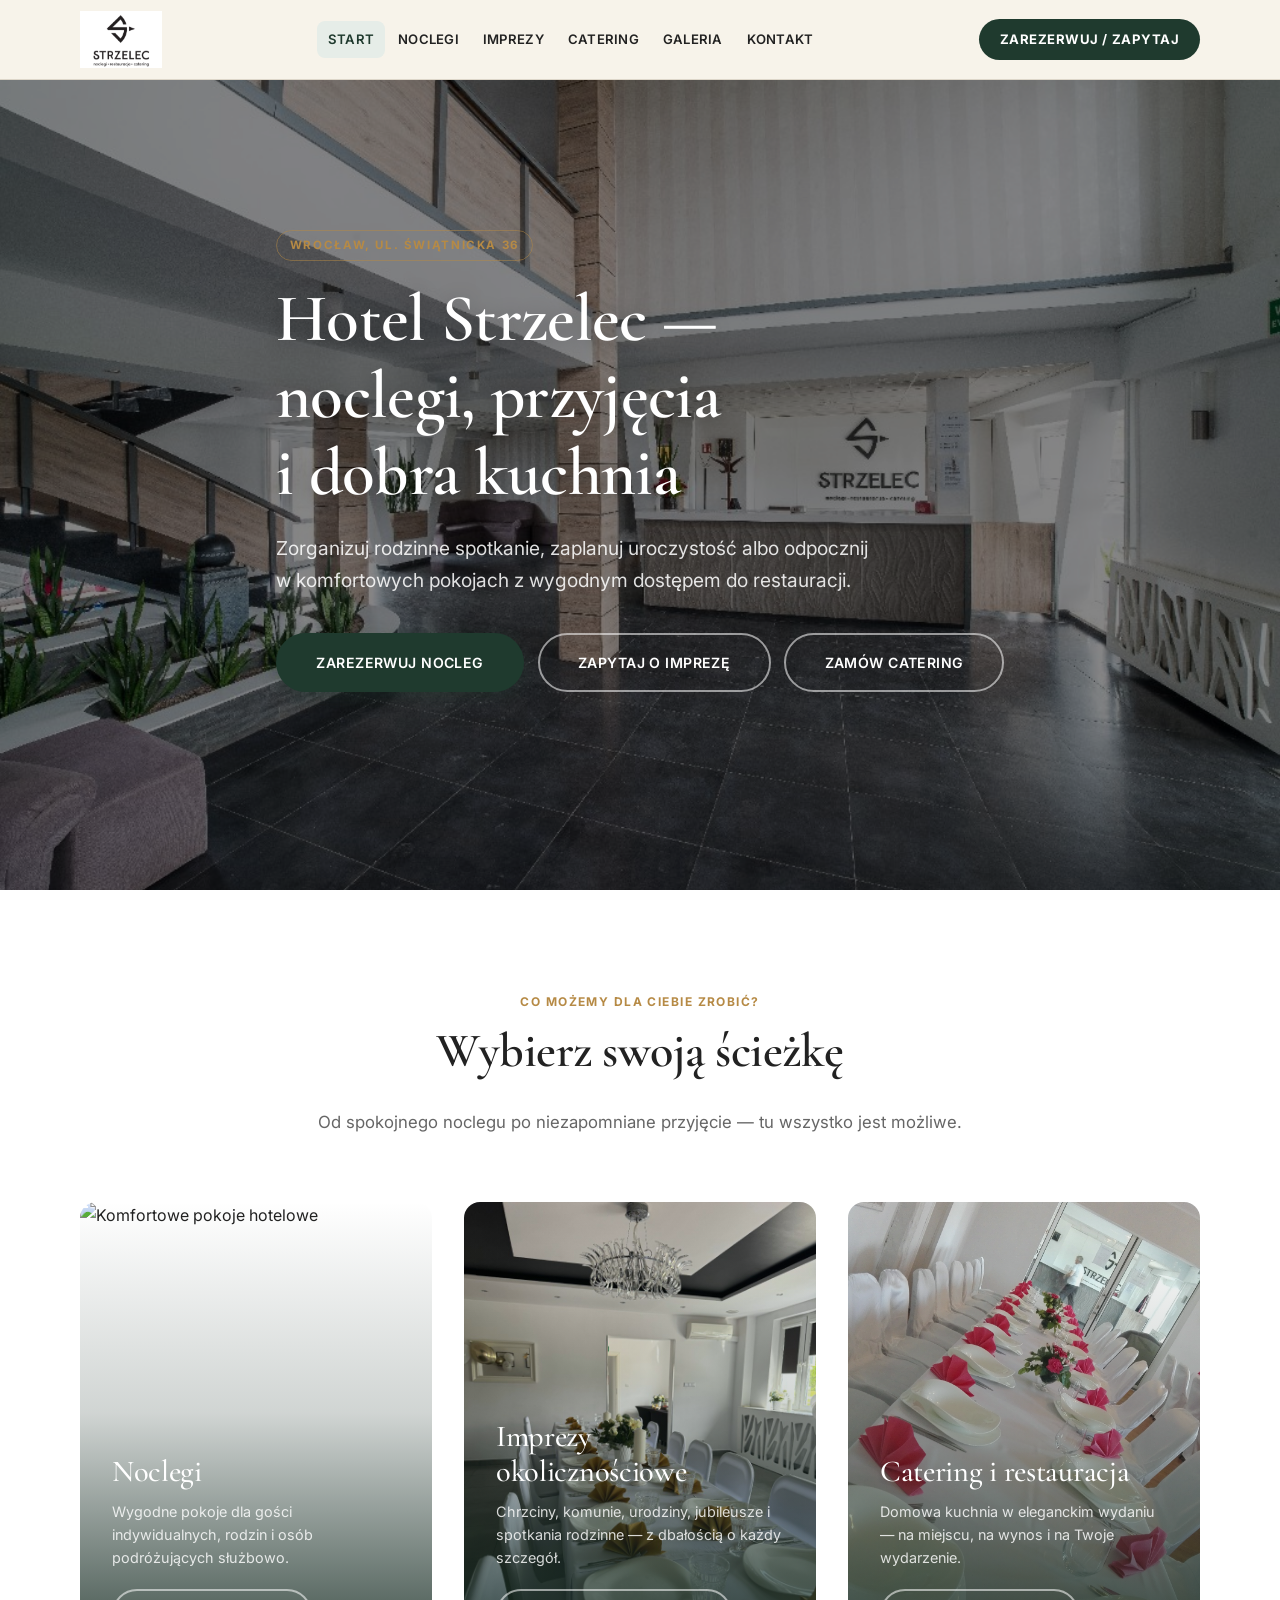
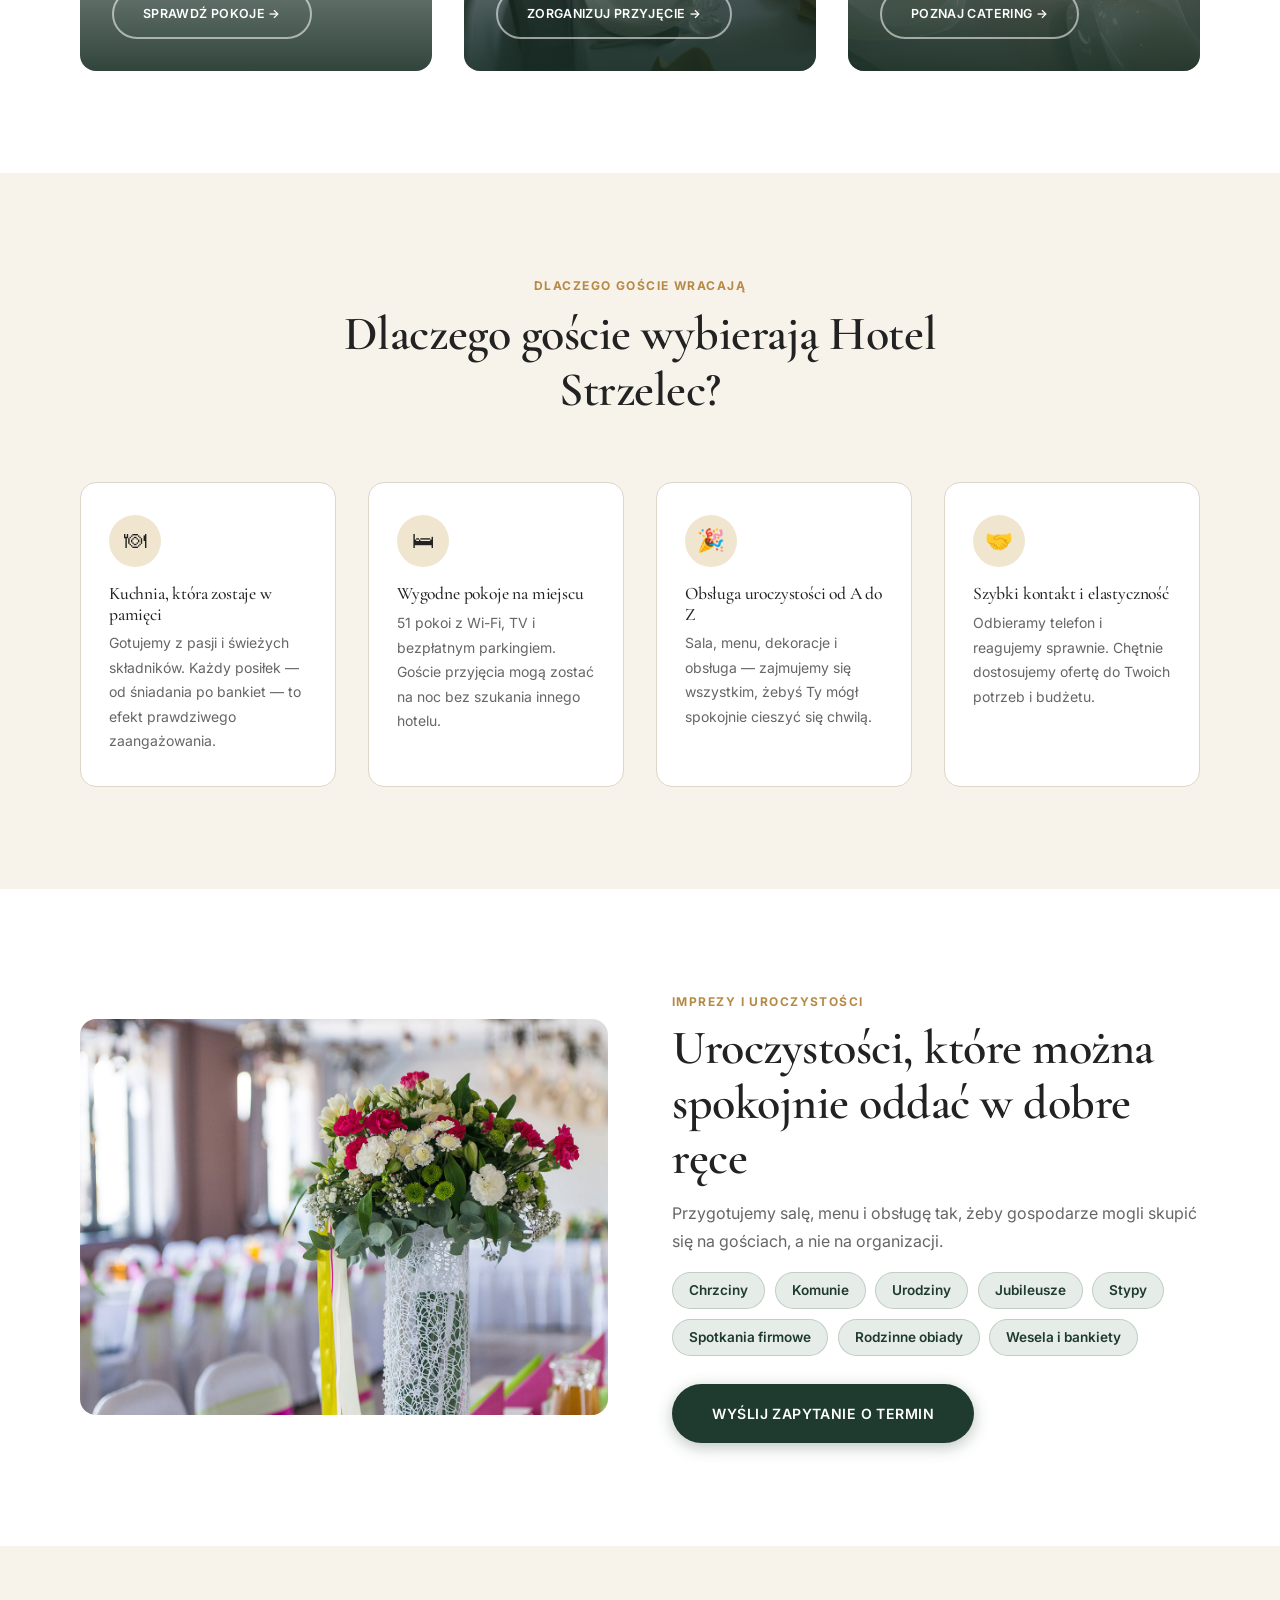
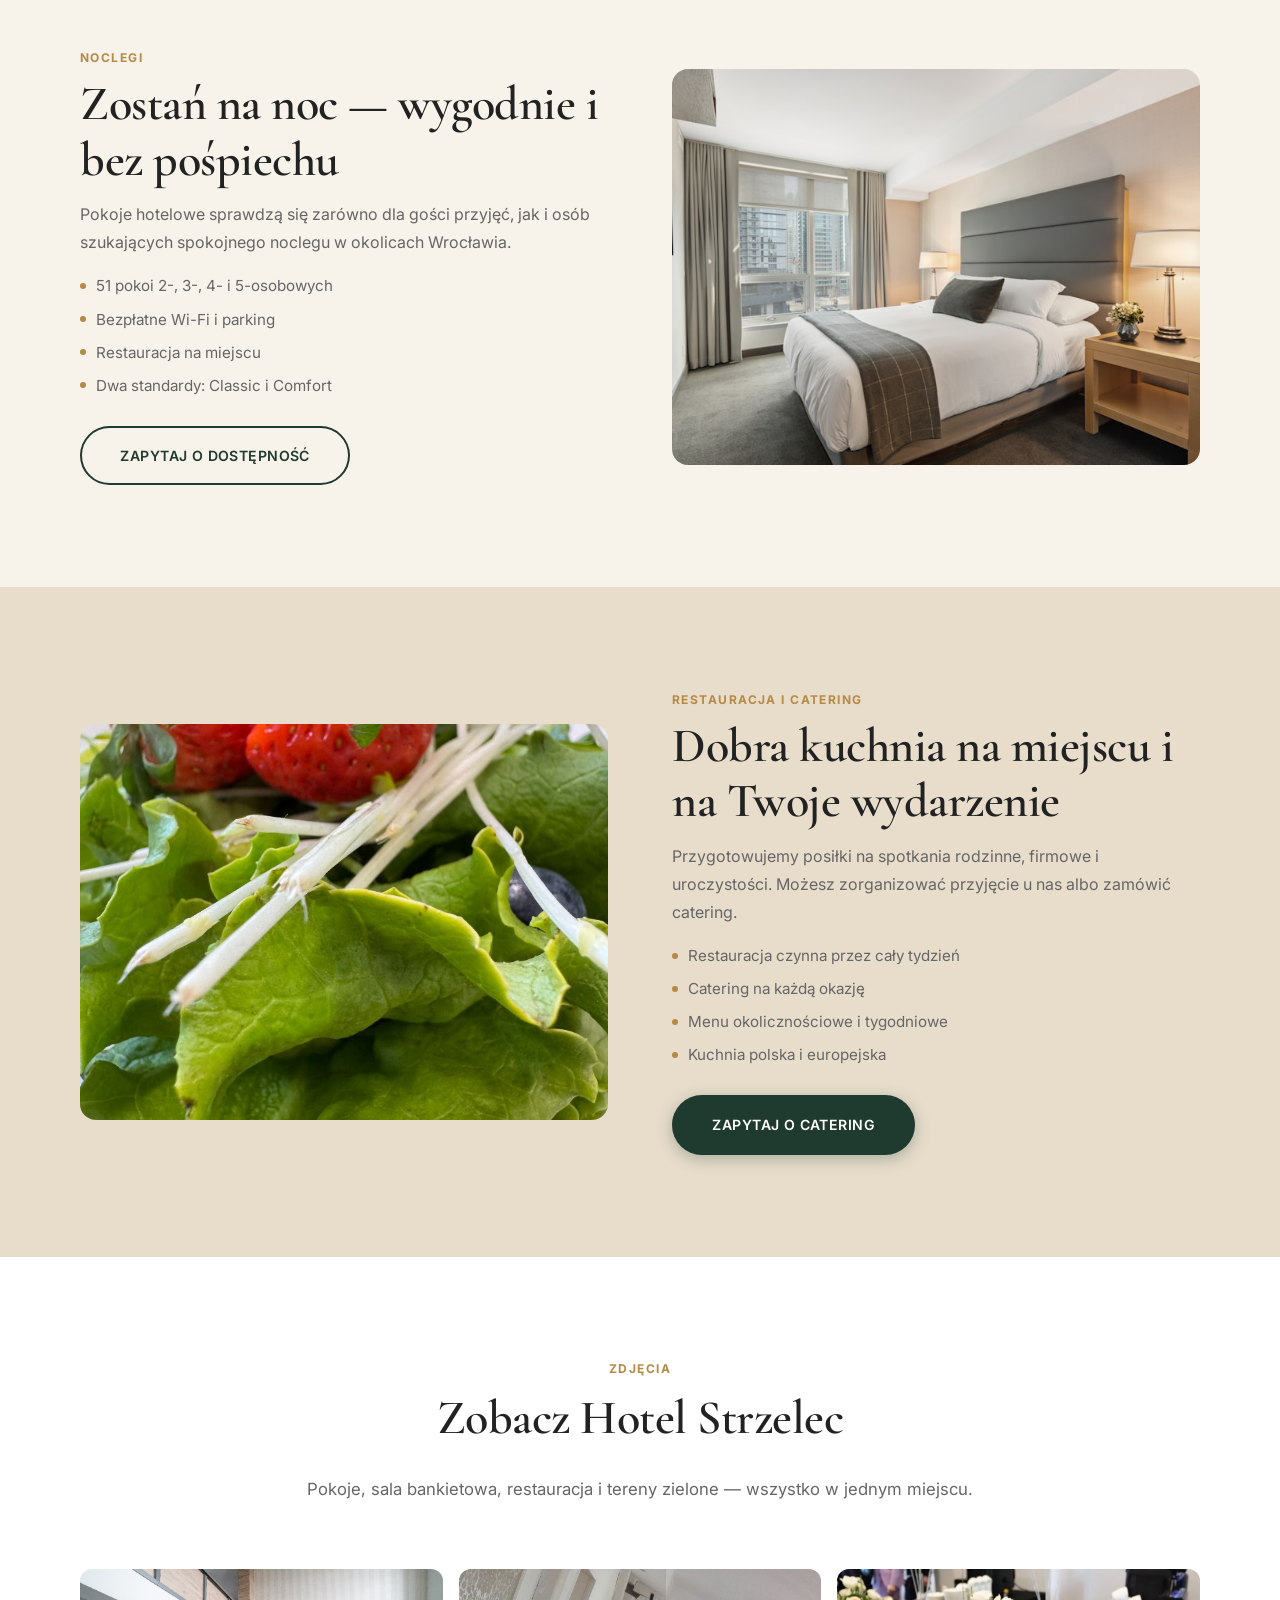
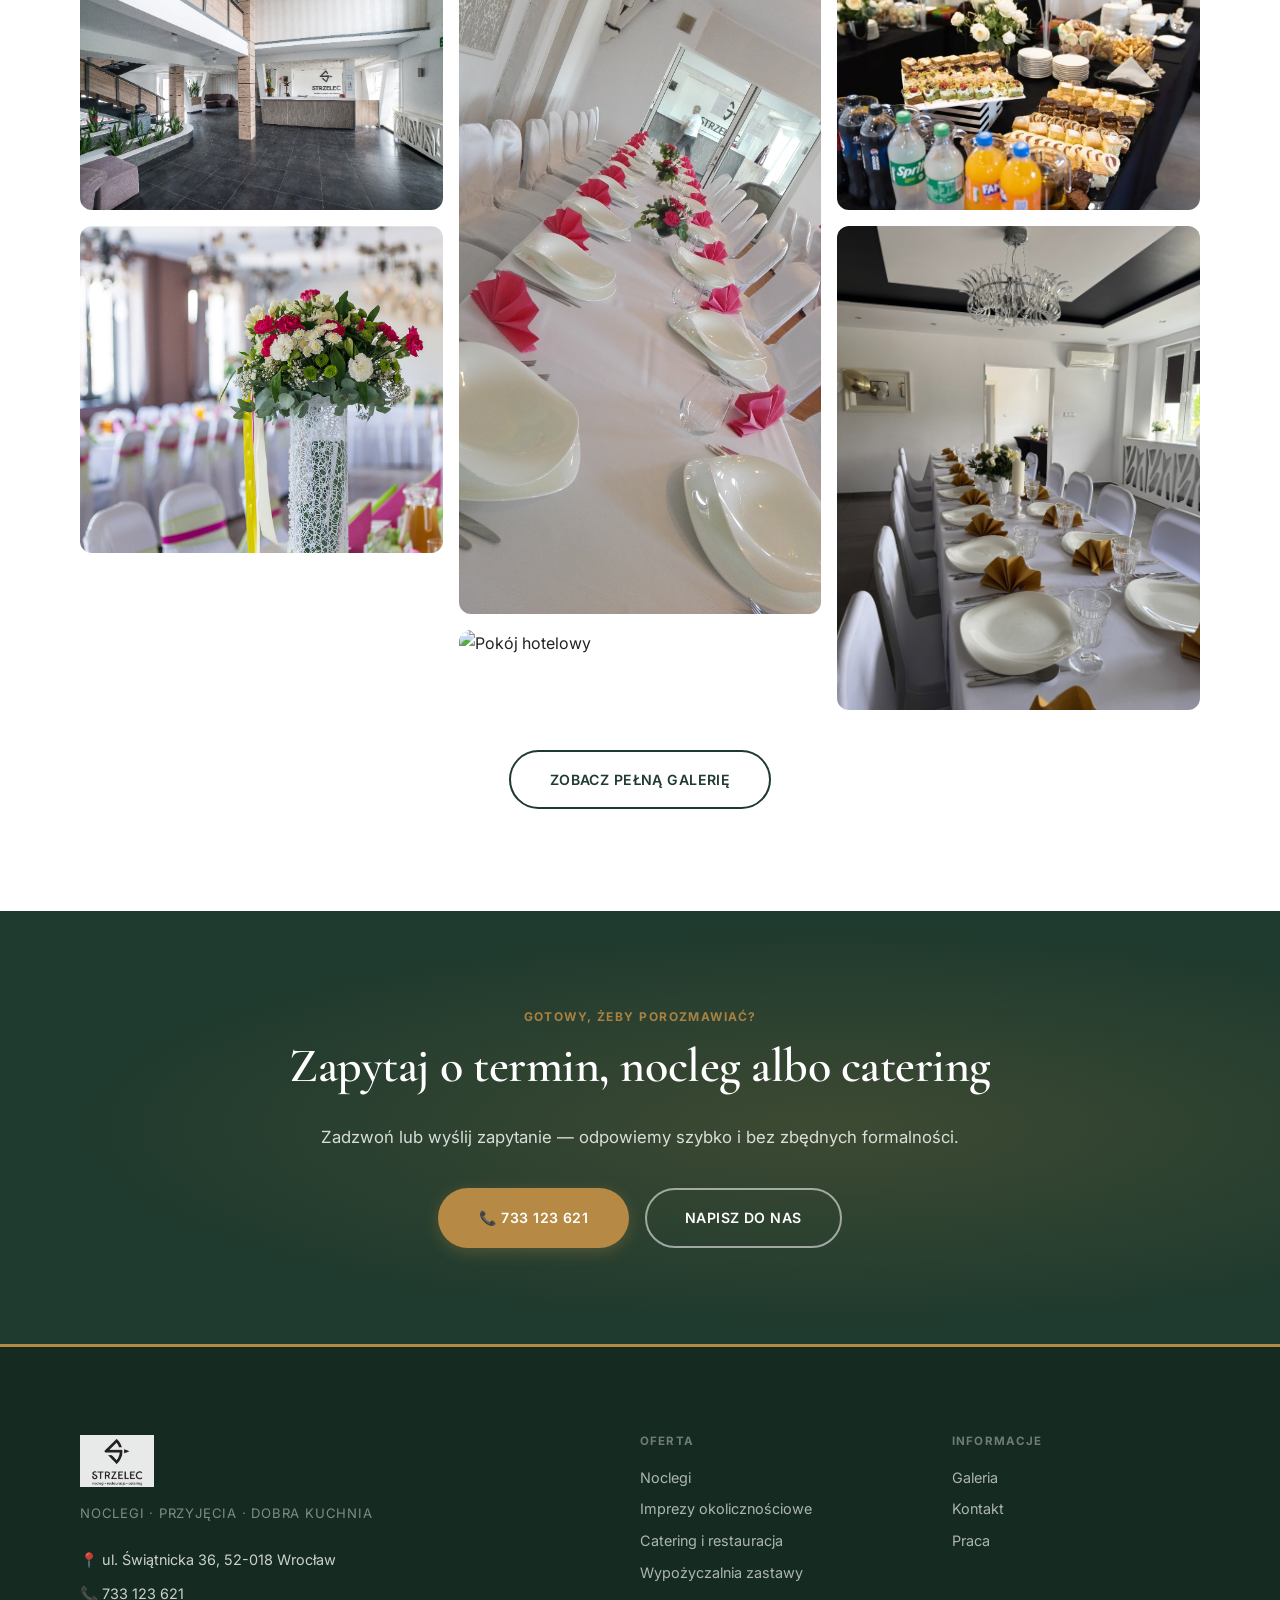
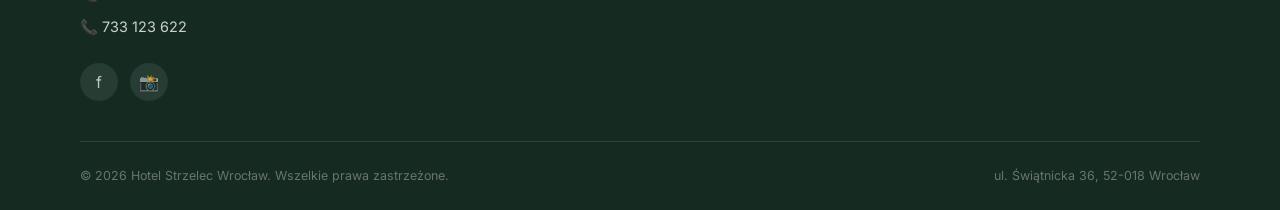
==== index.html @ 8e45338d "Usunięto sekcję opinii gości ze strony głównej Co-authored-by: Cursor <cursoragent@cursor.com>" ====
<!DOCTYPE html>
<html lang="pl">
<head>
  <meta charset="UTF-8">
  <meta name="viewport" content="width=device-width, initial-scale=1.0">
  <title>Hotel Strzelec Wrocław – noclegi, przyjęcia i dobra kuchnia</title>
  <meta name="description" content="Hotel Strzelec Wrocław – komfortowe noclegi, sala na przyjęcia i catering w jednym miejscu. Chrzciny, komunie, wesela, urodziny. ul. Świątnicka 36.">
  <meta property="og:title" content="Hotel Strzelec Wrocław – noclegi, przyjęcia i dobra kuchnia">
  <meta property="og:description" content="51 pokoi, sala na przyjęcia, restauracja i catering. Ul. Świątnicka 36, Wrocław.">
  <meta property="og:image" content="assets/img/hero/hero-glowna.jpg">
  <meta property="og:type" content="website">
  <link rel="stylesheet" href="assets/css/style.css">
</head>
<body>

  <a class="skip-link" href="#main-content">Przejdź do treści</a>

  <!-- HEADER -->
  <header class="site-header">
    <div class="header-inner">
      <a href="index.html" class="header-logo" aria-label="Hotel Strzelec – strona główna">
        <img src="assets/img/logo.png" class="logo-img" alt="Logo Hotel Strzelec Wrocław" width="48" height="34">
      </a>
      <nav class="site-nav" aria-label="Główna nawigacja">
        <a href="index.html" class="active">Start</a>
        <a href="noclegi.html">Noclegi</a>
        <a href="imprezy.html">Imprezy</a>
        <a href="catering.html">Catering</a>
        <a href="galeria.html">Galeria</a>
        <a href="kontakt.html">Kontakt</a>
      </nav>
      <a href="kontakt.html" class="header-cta desktop-only">Zarezerwuj / Zapytaj</a>
      <button class="hamburger" aria-expanded="false" aria-label="Otwórz menu" aria-controls="mobile-nav">
        <span></span><span></span><span></span>
      </button>
    </div>
  </header>
  <nav class="mobile-nav" id="mobile-nav" aria-label="Menu mobilne">
    <a href="index.html">Start</a>
    <a href="noclegi.html">Noclegi</a>
    <a href="imprezy.html">Imprezy</a>
    <a href="catering.html">Catering</a>
    <a href="galeria.html">Galeria</a>
    <a href="kontakt.html">Kontakt</a>
    <a href="kontakt.html" class="header-cta">Zarezerwuj / Zapytaj</a>
  </nav>

  <main id="main-content">

    <!-- HERO -->
    <section class="hero" aria-label="Baner główny">
      <div class="hero-bg" style="background-image:url('assets/img/hero/hero-glowna.jpg')" role="img" aria-label="Wnętrze hotelu Strzelec Wrocław"></div>
      <div class="container">
        <div class="hero-content">
          <span class="hero-eyebrow fade-up">Wrocław, ul. Świątnicka 36</span>
          <h1 class="fade-up-2">Hotel Strzelec —<br>noclegi, przyjęcia<br>i dobra kuchnia</h1>
          <p class="fade-up-3">Zorganizuj rodzinne spotkanie, zaplanuj uroczystość albo odpocznij w komfortowych pokojach z wygodnym dostępem do restauracji.</p>
          <div class="hero-cta fade-up-4">
            <a href="noclegi.html" class="btn btn--primary btn--lg">Zarezerwuj nocleg</a>
            <a href="imprezy.html" class="btn btn--outline btn--lg">Zapytaj o imprezę</a>
            <a href="catering.html" class="btn btn--outline btn--lg">Zamów catering</a>
          </div>
        </div>
      </div>
    </section>

    <!-- 3 GŁÓWNE ŚCIEŻKI -->
    <section class="section section--alt" aria-labelledby="sciezki-heading">
      <div class="container">
        <div class="section-header section-header--center">
          <span class="section-label">Co możemy dla Ciebie zrobić?</span>
          <h2 id="sciezki-heading">Wybierz swoją ścieżkę</h2>
          <p>Od spokojnego noclegu po niezapomniane przyjęcie — tu wszystko jest możliwe.</p>
        </div>
        <div class="path-cards">
          <div class="path-card">
            <img src="assets/img/pokoje/pokoj-glowny.jpg" alt="Komfortowe pokoje hotelowe" loading="lazy">
            <div class="path-card-overlay"></div>
            <div class="path-card-body">
              <h3>Noclegi</h3>
              <p>Wygodne pokoje dla gości indywidualnych, rodzin i osób podróżujących służbowo.</p>
              <a href="noclegi.html" class="btn btn--outline">Sprawdź pokoje →</a>
            </div>
          </div>
          <div class="path-card">
            <img src="assets/img/wesela/sala-zlota.jpg" alt="Sala na imprezy okolicznościowe" loading="lazy">
            <div class="path-card-overlay"></div>
            <div class="path-card-body">
              <h3>Imprezy okolicznościowe</h3>
              <p>Chrzciny, komunie, urodziny, jubileusze i spotkania rodzinne — z dbałością o każdy szczegół.</p>
              <a href="imprezy.html" class="btn btn--outline">Zorganizuj przyjęcie →</a>
            </div>
          </div>
          <div class="path-card">
            <img src="assets/img/restauracja/restauracja-glowna.jpg" alt="Catering i restauracja" loading="lazy">
            <div class="path-card-overlay"></div>
            <div class="path-card-body">
              <h3>Catering i restauracja</h3>
              <p>Domowa kuchnia w eleganckim wydaniu — na miejscu, na wynos i na Twoje wydarzenie.</p>
              <a href="catering.html" class="btn btn--outline">Poznaj catering →</a>
            </div>
          </div>
        </div>
      </div>
    </section>

    <!-- ZAUFANIE -->
    <section class="section" aria-labelledby="trust-heading">
      <div class="container">
        <div class="section-header section-header--center">
          <span class="section-label">Dlaczego goście wracają</span>
          <h2 id="trust-heading">Dlaczego goście wybierają Hotel Strzelec?</h2>
        </div>
        <div class="trust-grid">
          <div class="trust-item">
            <div class="trust-icon" aria-hidden="true">🍽</div>
            <h3>Kuchnia, która zostaje w pamięci</h3>
            <p>Gotujemy z pasji i świeżych składników. Każdy posiłek — od śniadania po bankiet — to efekt prawdziwego zaangażowania.</p>
          </div>
          <div class="trust-item">
            <div class="trust-icon" aria-hidden="true">🛏</div>
            <h3>Wygodne pokoje na miejscu</h3>
            <p>51 pokoi z Wi-Fi, TV i bezpłatnym parkingiem. Goście przyjęcia mogą zostać na noc bez szukania innego hotelu.</p>
          </div>
          <div class="trust-item">
            <div class="trust-icon" aria-hidden="true">🎉</div>
            <h3>Obsługa uroczystości od A do Z</h3>
            <p>Sala, menu, dekoracje i obsługa — zajmujemy się wszystkim, żebyś Ty mógł spokojnie cieszyć się chwilą.</p>
          </div>
          <div class="trust-item">
            <div class="trust-icon" aria-hidden="true">🤝</div>
            <h3>Szybki kontakt i elastyczność</h3>
            <p>Odbieramy telefon i reagujemy sprawnie. Chętnie dostosujemy ofertę do Twoich potrzeb i budżetu.</p>
          </div>
        </div>
      </div>
    </section>

    <!-- IMPREZY – sekcja sprzedażowa -->
    <section class="section section--alt" aria-labelledby="imprezy-heading">
      <div class="container">
        <div class="split">
          <div class="split-img">
            <img src="assets/img/wesela/sala-weselna.jpg" alt="Sala na przyjęcia – Hotel Strzelec" loading="lazy">
          </div>
          <div class="split-text">
            <span class="section-label">Imprezy i uroczystości</span>
            <h2 id="imprezy-heading">Uroczystości, które można spokojnie oddać w dobre ręce</h2>
            <p>Przygotujemy salę, menu i obsługę tak, żeby gospodarze mogli skupić się na gościach, a nie na organizacji.</p>
            <ul class="event-list">
              <li class="event-tag">Chrzciny</li>
              <li class="event-tag">Komunie</li>
              <li class="event-tag">Urodziny</li>
              <li class="event-tag">Jubileusze</li>
              <li class="event-tag">Stypy</li>
              <li class="event-tag">Spotkania firmowe</li>
              <li class="event-tag">Rodzinne obiady</li>
              <li class="event-tag">Wesela i bankiety</li>
            </ul>
            <a href="kontakt.html" class="btn btn--primary btn--lg">Wyślij zapytanie o termin</a>
          </div>
        </div>
      </div>
    </section>

    <!-- NOCLEGI -->
    <section class="section" aria-labelledby="noclegi-heading">
      <div class="container">
        <div class="split split--reverse">
          <div class="split-img">
            <img src="assets/img/pokoje/pokoj-3os.jpg" alt="Pokój hotelowy – Hotel Strzelec" loading="lazy">
          </div>
          <div class="split-text">
            <span class="section-label">Noclegi</span>
            <h2 id="noclegi-heading">Zostań na noc — wygodnie i bez pośpiechu</h2>
            <p>Pokoje hotelowe sprawdzą się zarówno dla gości przyjęć, jak i osób szukających spokojnego noclegu w okolicach Wrocławia.</p>
            <ul class="split-list">
              <li>51 pokoi 2-, 3-, 4- i 5-osobowych</li>
              <li>Bezpłatne Wi-Fi i parking</li>
              <li>Restauracja na miejscu</li>
              <li>Dwa standardy: Classic i Comfort</li>
            </ul>
            <a href="kontakt.html" class="btn btn--outline-green btn--lg">Zapytaj o dostępność</a>
          </div>
        </div>
      </div>
    </section>

    <!-- CATERING / RESTAURACJA -->
    <section class="section section--beige" aria-labelledby="catering-heading">
      <div class="container">
        <div class="split">
          <div class="split-img">
            <img src="assets/img/restauracja/salatka.jpg" alt="Dania – restauracja Hotel Strzelec" loading="lazy">
          </div>
          <div class="split-text">
            <span class="section-label">Restauracja i catering</span>
            <h2 id="catering-heading">Dobra kuchnia na miejscu i na Twoje wydarzenie</h2>
            <p>Przygotowujemy posiłki na spotkania rodzinne, firmowe i uroczystości. Możesz zorganizować przyjęcie u nas albo zamówić catering.</p>
            <ul class="split-list">
              <li>Restauracja czynna przez cały tydzień</li>
              <li>Catering na każdą okazję</li>
              <li>Menu okolicznościowe i tygodniowe</li>
              <li>Kuchnia polska i europejska</li>
            </ul>
            <a href="catering.html" class="btn btn--primary btn--lg">Zapytaj o catering</a>
          </div>
        </div>
      </div>
    </section>

    <!-- GALERIA -->
    <section class="section section--alt" aria-labelledby="galeria-heading">
      <div class="container">
        <div class="section-header section-header--center">
          <span class="section-label">Zdjęcia</span>
          <h2 id="galeria-heading">Zobacz Hotel Strzelec</h2>
          <p>Pokoje, sala bankietowa, restauracja i tereny zielone — wszystko w jednym miejscu.</p>
        </div>
        <div class="gallery-grid" style="columns:3; column-gap:1rem;">
          <div class="gallery-item" style="margin-bottom:1rem; border-radius:12px; overflow:hidden;">
            <img src="assets/img/hero/hero-glowna.jpg" alt="Lobby hotelu" loading="lazy">
          </div>
          <div class="gallery-item" style="margin-bottom:1rem; border-radius:12px; overflow:hidden;">
            <img src="assets/img/wesela/sala-weselna.jpg" alt="Sala weselna" loading="lazy">
          </div>
          <div class="gallery-item" style="margin-bottom:1rem; border-radius:12px; overflow:hidden;">
            <img src="assets/img/restauracja/restauracja-glowna.jpg" alt="Restauracja" loading="lazy">
          </div>
          <div class="gallery-item" style="margin-bottom:1rem; border-radius:12px; overflow:hidden;">
            <img src="assets/img/pokoje/pokoj-glowny.jpg" alt="Pokój hotelowy" loading="lazy">
          </div>
          <div class="gallery-item" style="margin-bottom:1rem; border-radius:12px; overflow:hidden;">
            <img src="assets/img/catering/bufet.jpg" alt="Bufet cateringowy" loading="lazy">
          </div>
          <div class="gallery-item" style="margin-bottom:1rem; border-radius:12px; overflow:hidden;">
            <img src="assets/img/wesela/sala-zlota.jpg" alt="Sala złota" loading="lazy">
          </div>
        </div>
        <div style="text-align:center; margin-top:2.5rem;">
          <a href="galeria.html" class="btn btn--outline-green btn--lg">Zobacz pełną galerię</a>
        </div>
      </div>
    </section>

    <!-- KONTAKT KOŃCOWY -->
    <section class="cta-section" aria-labelledby="cta-heading">
      <div class="container">
        <span class="section-label" style="color:rgba(182,138,69,0.9);">Gotowy, żeby porozmawiać?</span>
        <h2 id="cta-heading">Zapytaj o termin, nocleg albo catering</h2>
        <p>Zadzwoń lub wyślij zapytanie — odpowiemy szybko i bez zbędnych formalności.</p>
        <div class="cta-buttons">
          <a href="tel:+48733123621" class="btn btn--gold btn--lg">📞 733 123 621</a>
          <a href="kontakt.html" class="btn btn--outline btn--lg">Napisz do nas</a>
        </div>
      </div>
    </section>

  </main>

  <!-- FOOTER -->
  <footer class="site-footer">
    <div class="container">
      <div class="footer-grid">
        <div class="footer-brand">
          <img src="assets/img/logo.png" alt="Logo Hotel Strzelec" class="footer-logo">
          <div class="footer-tagline">noclegi · przyjęcia · dobra kuchnia</div>
          <div class="footer-contact">
            <a href="https://www.google.com/maps/dir/?api=1&destination=ul.+%C5%9Awi%C4%85tnicka+36+Wroc%C5%82aw" target="_blank" rel="noopener">📍 ul. Świątnicka 36, 52-018 Wrocław</a>
            <a href="tel:+48733123621">📞 733 123 621</a>
            <a href="tel:+48733123622">📞 733 123 622</a>
          </div>
          <div class="footer-social">
            <a href="#" aria-label="Facebook">f</a>
            <a href="#" aria-label="Instagram">📸</a>
          </div>
        </div>
        <div class="footer-col">
          <h4>Oferta</h4>
          <nav class="footer-links">
            <a href="noclegi.html">Noclegi</a>
            <a href="imprezy.html">Imprezy okolicznościowe</a>
            <a href="catering.html">Catering i restauracja</a>
            <a href="zastawa.html">Wypożyczalnia zastawy</a>
          </nav>
        </div>
        <div class="footer-col">
          <h4>Informacje</h4>
          <nav class="footer-links">
            <a href="galeria.html">Galeria</a>
            <a href="kontakt.html">Kontakt</a>
            <a href="praca.html">Praca</a>
          </nav>
        </div>
      </div>
      <div class="footer-bottom">
        <span>© <span class="copyright-year">2026</span> Hotel Strzelec Wrocław. Wszelkie prawa zastrzeżone.</span>
        <span>ul. Świątnicka 36, 52-018 Wrocław</span>
      </div>
    </div>
  </footer>

  <!-- Mobile bottom bar -->
  <div class="mobile-bar" role="navigation" aria-label="Szybki kontakt">
    <div class="mobile-bar-inner">
      <a href="tel:+48733123621">
        <span class="bar-icon">📞</span>
        Zadzwoń
      </a>
      <a href="kontakt.html">
        <span class="bar-icon">✉️</span>
        Zapytaj
      </a>
      <a href="https://www.google.com/maps/dir/?api=1&destination=ul.+%C5%9Awi%C4%85tnicka+36+Wroc%C5%82aw" target="_blank" rel="noopener">
        <span class="bar-icon">📍</span>
        Mapa
      </a>
    </div>
  </div>

  <script src="assets/js/main.js"></script>
</body>
</html>
---- assets/css/style.css ----
/* ==============================================
   Hotel Strzelec – Główny arkusz stylów
   Redesign 2026
   ============================================== */

@import url('https://fonts.googleapis.com/css2?family=Cormorant+Garamond:ital,wght@0,400;0,500;0,600;0,700;1,400;1,600&family=Inter:wght@400;500;600;700&display=swap');

/* --- Design Tokens --- */
:root {
  --green:        #1F3A2E;
  --green-dark:   #152B22;
  --green-mid:    #2A4D3C;
  --green-light:  #E6EDE8;
  --gold:         #B68A45;
  --gold-light:   #F0E5CE;
  --gold-dark:    #8C6830;
  --ivory:        #F7F3EA;
  --beige:        #E8DDCB;
  --text:         #222222;
  --muted:        #666666;
  --white:        #FFFFFF;
  --border:       #DDD6C9;
  --card-bg:      #FFFFFF;

  --font-display: 'Cormorant Garamond', Georgia, serif;
  --font-body:    'Inter', system-ui, -apple-system, sans-serif;

  --radius:    8px;
  --radius-lg: 16px;
  --radius-pill: 100px;

  --shadow:    0 2px 12px rgba(31,58,46,0.08);
  --shadow-md: 0 6px 24px rgba(31,58,46,0.12);
  --shadow-lg: 0 16px 48px rgba(31,58,46,0.18);
  --t: 0.25s ease;
  --t-slow: 0.5s ease;

  --header-h: 80px;
  --max-w: 1200px;
  --gap: clamp(1rem, 3vw, 2rem);
}

/* --- Reset --- */
*, *::before, *::after { box-sizing: border-box; margin: 0; padding: 0; }
html { scroll-behavior: smooth; -webkit-text-size-adjust: 100%; }
body {
  font-family: var(--font-body);
  font-size: 1rem;
  line-height: 1.65;
  color: var(--text);
  background: var(--ivory);
  min-height: 100vh;
}
img { max-width: 100%; height: auto; display: block; }
a { color: inherit; text-decoration: none; }
ul { list-style: none; }
button { font-family: inherit; cursor: pointer; border: none; background: none; }

/* --- Typography --- */
h1, h2, h3, h4 {
  font-family: var(--font-display);
  line-height: 1.15;
  color: var(--text);
  letter-spacing: -0.01em;
}
h1 { font-size: clamp(2.6rem, 6vw, 4.2rem); font-weight: 600; }
h2 { font-size: clamp(2rem, 4vw, 3rem); font-weight: 600; margin-bottom: 0.6em; }
h3 { font-size: clamp(1.2rem, 2.5vw, 1.6rem); font-weight: 500; }
h4 { font-size: 1rem; font-weight: 600; font-family: var(--font-body); text-transform: uppercase; letter-spacing: 0.08em; color: var(--muted); }
p { color: var(--muted); line-height: 1.75; }
strong { color: var(--text); font-weight: 600; }

/* --- Animations --- */
@keyframes fadeUp {
  from { opacity: 0; transform: translateY(28px); }
  to   { opacity: 1; transform: translateY(0); }
}
.fade-up   { animation: fadeUp 0.7s ease both; }
.fade-up-2 { animation: fadeUp 0.7s 0.14s ease both; }
.fade-up-3 { animation: fadeUp 0.7s 0.28s ease both; }
.fade-up-4 { animation: fadeUp 0.7s 0.42s ease both; }

/* --- Layout --- */
.container {
  max-width: var(--max-w);
  margin-inline: auto;
  padding-inline: clamp(1.25rem, 4vw, 2.5rem);
}
.section { padding-block: clamp(4rem, 8vw, 7rem); }
.section--alt { background: var(--white); }
.section--dark { background: var(--green); }
.section--beige { background: var(--beige); }

.section-label {
  font-family: var(--font-body);
  font-size: 0.75rem;
  font-weight: 700;
  letter-spacing: 0.12em;
  text-transform: uppercase;
  color: var(--gold);
  margin-bottom: 0.75rem;
  display: block;
}
.section-header {
  max-width: 680px;
  margin-bottom: clamp(2.5rem, 5vw, 4rem);
}
.section-header--center {
  text-align: center;
  margin-inline: auto;
}
.section-header p { margin-top: 0.75rem; font-size: 1.05rem; }

.grid { display: grid; gap: var(--gap); }
.grid--2 { grid-template-columns: repeat(2, 1fr); }
.grid--3 { grid-template-columns: repeat(3, 1fr); }
.grid--auto { grid-template-columns: repeat(auto-fit, minmax(280px, 1fr)); }

/* ==============================================
   HEADER
   ============================================== */
.site-header {
  position: sticky;
  top: 0;
  z-index: 1000;
  height: var(--header-h);
  background: rgba(247,243,234,0.97);
  backdrop-filter: blur(14px);
  -webkit-backdrop-filter: blur(14px);
  border-bottom: 1px solid var(--border);
  display: flex;
  align-items: center;
}
.header-inner {
  display: flex;
  align-items: center;
  justify-content: space-between;
  width: 100%;
  max-width: var(--max-w);
  margin-inline: auto;
  padding-inline: clamp(1.25rem, 4vw, 2.5rem);
  gap: 1.5rem;
}
.header-logo {
  display: flex;
  align-items: center;
  flex-shrink: 0;
}
.header-logo img.logo-img {
  height: 58px;
  width: auto;
  max-width: 100px;
  object-fit: contain;
}
.site-nav {
  display: flex;
  align-items: center;
  gap: 0.1rem;
}
.site-nav a {
  font-size: 0.82rem;
  font-weight: 600;
  padding: 0.45rem 0.7rem;
  border-radius: var(--radius);
  color: var(--text);
  letter-spacing: 0.02em;
  text-transform: uppercase;
  transition: color var(--t), background var(--t);
  white-space: nowrap;
}
.site-nav a:hover,
.site-nav a.active {
  color: var(--green);
  background: var(--green-light);
}
.site-nav a:focus-visible { outline: 2px solid var(--green); outline-offset: 2px; }

.header-cta {
  display: inline-flex;
  align-items: center;
  gap: 0.4rem;
  background: var(--green);
  color: var(--white) !important;
  font-size: 0.82rem;
  font-weight: 700;
  padding: 0.6rem 1.3rem;
  border-radius: var(--radius-pill);
  letter-spacing: 0.04em;
  text-transform: uppercase;
  transition: background var(--t), transform var(--t);
  white-space: nowrap;
  flex-shrink: 0;
}
.header-cta:hover { background: var(--green-dark); transform: translateY(-1px); }
.header-cta:focus-visible { outline: 2px solid var(--green); outline-offset: 3px; }

/* Hamburger */
.hamburger {
  display: none;
  flex-direction: column;
  justify-content: center;
  gap: 5px;
  width: 42px;
  height: 42px;
  padding: 9px;
  border-radius: var(--radius);
  transition: background var(--t);
}
.hamburger:hover { background: var(--green-light); }
.hamburger:focus-visible { outline: 2px solid var(--green); outline-offset: 2px; }
.hamburger span {
  display: block;
  width: 100%;
  height: 2px;
  background: var(--text);
  border-radius: 2px;
  transition: transform var(--t), opacity var(--t);
}
.hamburger[aria-expanded="true"] span:nth-child(1) { transform: translateY(7px) rotate(45deg); }
.hamburger[aria-expanded="true"] span:nth-child(2) { opacity: 0; }
.hamburger[aria-expanded="true"] span:nth-child(3) { transform: translateY(-7px) rotate(-45deg); }

/* Mobile nav */
.mobile-nav {
  display: none;
  position: fixed;
  top: var(--header-h);
  left: 0; right: 0;
  background: var(--ivory);
  border-bottom: 1px solid var(--border);
  padding: 1rem clamp(1.25rem,4vw,2.5rem) 2rem;
  z-index: 999;
  box-shadow: var(--shadow-lg);
}
.mobile-nav.is-open { display: block; }
.mobile-nav a {
  display: block;
  padding: 0.85rem 0.5rem;
  font-size: 1.05rem;
  font-weight: 500;
  border-bottom: 1px solid var(--border);
  color: var(--text);
  transition: color var(--t);
}
.mobile-nav a:last-of-type { border-bottom: none; }
.mobile-nav a:hover, .mobile-nav a.active { color: var(--green); }
.mobile-nav .header-cta {
  display: flex;
  justify-content: center;
  margin-top: 1.25rem;
  border-bottom: none !important;
  width: 100%;
  font-size: 0.9rem;
  padding: 0.8rem;
}

/* Mobile sticky bottom bar */
.mobile-bar {
  display: none;
  position: fixed;
  bottom: 0; left: 0; right: 0;
  background: var(--green);
  z-index: 998;
  box-shadow: 0 -4px 20px rgba(0,0,0,0.2);
}
.mobile-bar-inner {
  display: grid;
  grid-template-columns: repeat(3, 1fr);
}
.mobile-bar a {
  display: flex;
  flex-direction: column;
  align-items: center;
  justify-content: center;
  gap: 0.25rem;
  padding: 0.75rem 0.5rem;
  color: rgba(255,255,255,0.85);
  font-size: 0.7rem;
  font-weight: 600;
  letter-spacing: 0.04em;
  text-transform: uppercase;
  transition: background var(--t), color var(--t);
  border-right: 1px solid rgba(255,255,255,0.1);
}
.mobile-bar a:last-child { border-right: none; }
.mobile-bar a:hover { background: rgba(255,255,255,0.1); color: #fff; }
.mobile-bar a .bar-icon { font-size: 1.3rem; }

/* ==============================================
   HERO
   ============================================== */
.hero {
  position: relative;
  min-height: 90vh;
  display: flex;
  align-items: center;
  overflow: hidden;
  background: var(--green-dark);
}
.hero-bg {
  position: absolute;
  inset: 0;
  background-size: cover;
  background-position: center;
  background-repeat: no-repeat;
  filter: brightness(0.52);
}
.hero-content {
  position: relative;
  z-index: 2;
  color: #fff;
  max-width: 760px;
  padding-block: 4rem;
}
.hero-eyebrow {
  display: inline-block;
  font-family: var(--font-body);
  font-size: 0.72rem;
  font-weight: 700;
  letter-spacing: 0.14em;
  text-transform: uppercase;
  color: var(--gold);
  margin-bottom: 1.2rem;
  padding: 0.3rem 0.8rem;
  border: 1px solid rgba(182,138,69,0.5);
  border-radius: var(--radius-pill);
}
.hero-content h1 {
  color: #fff;
  margin-bottom: 1.25rem;
  text-shadow: 0 2px 20px rgba(0,0,0,0.3);
}
.hero-content p {
  color: rgba(255,255,255,0.86);
  font-size: clamp(1rem, 2vw, 1.2rem);
  margin-bottom: 2.25rem;
  max-width: 600px;
  line-height: 1.7;
}
.hero-cta {
  display: flex;
  flex-wrap: wrap;
  gap: 0.85rem;
  margin-bottom: 3rem;
}
.hero-quick {
  display: flex;
  flex-wrap: wrap;
  gap: 0.6rem;
}
.hero-quick-item {
  display: inline-flex;
  align-items: center;
  gap: 0.4rem;
  background: rgba(255,255,255,0.12);
  border: 1px solid rgba(255,255,255,0.22);
  color: rgba(255,255,255,0.9);
  font-size: 0.8rem;
  font-weight: 500;
  padding: 0.4rem 0.9rem;
  border-radius: var(--radius-pill);
  backdrop-filter: blur(4px);
}

/* Hero subpage */
.hero--sub { min-height: 46vh; }
.hero--sub h1 { font-size: clamp(2rem, 4.5vw, 3.2rem); }

/* ==============================================
   BUTTONS
   ============================================== */
.btn {
  display: inline-flex;
  align-items: center;
  gap: 0.45rem;
  font-weight: 600;
  font-size: 0.9rem;
  padding: 0.8rem 1.8rem;
  border-radius: var(--radius-pill);
  border: 2px solid transparent;
  transition: background var(--t), color var(--t), border-color var(--t),
              transform var(--t), box-shadow var(--t);
  cursor: pointer;
  text-align: center;
  white-space: nowrap;
  letter-spacing: 0.03em;
  text-transform: uppercase;
  font-size: 0.8rem;
}
.btn:focus-visible { outline: 2px solid var(--green); outline-offset: 3px; }
.btn:active { transform: translateY(1px) !important; }

/* Green (primary) */
.btn--primary {
  background: var(--green);
  color: #fff;
  box-shadow: 0 4px 16px rgba(31,58,46,0.30);
}
.btn--primary:hover {
  background: var(--green-dark);
  transform: translateY(-2px);
  box-shadow: 0 8px 24px rgba(31,58,46,0.38);
}

/* Gold */
.btn--gold {
  background: var(--gold);
  color: #fff;
  box-shadow: 0 4px 16px rgba(182,138,69,0.30);
}
.btn--gold:hover {
  background: var(--gold-dark);
  transform: translateY(-2px);
  box-shadow: 0 8px 24px rgba(182,138,69,0.38);
}

/* Outline white (on dark bg) */
.btn--outline {
  background: transparent;
  color: #fff;
  border-color: rgba(255,255,255,0.55);
}
.btn--outline:hover {
  background: rgba(255,255,255,0.12);
  border-color: rgba(255,255,255,0.9);
}

/* Outline green (on light bg) */
.btn--outline-green {
  background: transparent;
  color: var(--green);
  border-color: var(--green);
}
.btn--outline-green:hover {
  background: var(--green);
  color: #fff;
  box-shadow: 0 4px 14px rgba(31,58,46,0.25);
}

/* Outline gold (on light bg) */
.btn--outline-gold {
  background: transparent;
  color: var(--gold-dark);
  border-color: var(--gold);
}
.btn--outline-gold:hover {
  background: var(--gold);
  color: #fff;
}

.btn--lg { padding: 1rem 2.4rem; font-size: 0.88rem; }
.btn--full { width: 100%; justify-content: center; }

/* ==============================================
   CARDS – 3 ścieżki użytkownika
   ============================================== */
.path-cards {
  display: grid;
  gap: var(--gap);
  grid-template-columns: repeat(3, 1fr);
}
.path-card {
  position: relative;
  border-radius: var(--radius-lg);
  overflow: hidden;
  aspect-ratio: 3/4;
  display: flex;
  flex-direction: column;
  justify-content: flex-end;
  cursor: pointer;
}
.path-card img {
  position: absolute;
  inset: 0;
  width: 100%;
  height: 100%;
  object-fit: cover;
  transition: transform var(--t-slow);
}
.path-card:hover img { transform: scale(1.05); }
.path-card-overlay {
  position: absolute;
  inset: 0;
  background: linear-gradient(to top, rgba(21,43,34,0.88) 0%, rgba(21,43,34,0.20) 55%, transparent 100%);
}
.path-card-body {
  position: relative;
  z-index: 2;
  padding: 2rem;
  color: #fff;
}
.path-card-body h3 {
  font-size: clamp(1.4rem, 2.5vw, 1.9rem);
  color: #fff;
  margin-bottom: 0.6rem;
}
.path-card-body p {
  color: rgba(255,255,255,0.82);
  font-size: 0.9rem;
  margin-bottom: 1.25rem;
  line-height: 1.6;
}
.path-card .btn--outline {
  width: fit-content;
  font-size: 0.78rem;
}

/* ==============================================
   TRUST / FEATURES
   ============================================== */
.trust-grid {
  display: grid;
  gap: var(--gap);
  grid-template-columns: repeat(auto-fit, minmax(220px, 1fr));
}
.trust-item {
  padding: 2rem 1.75rem;
  background: var(--white);
  border-radius: var(--radius-lg);
  border: 1px solid var(--border);
  transition: transform var(--t), box-shadow var(--t), border-color var(--t);
}
.trust-item:hover {
  transform: translateY(-4px);
  box-shadow: var(--shadow-md);
  border-color: rgba(182,138,69,0.4);
}
.trust-icon {
  width: 52px; height: 52px;
  background: var(--gold-light);
  border-radius: 50%;
  display: flex; align-items: center; justify-content: center;
  font-size: 1.4rem;
  margin-bottom: 1.1rem;
  transition: background var(--t);
}
.trust-item:hover .trust-icon { background: rgba(182,138,69,0.2); }
.trust-item h3 { font-size: 1.1rem; margin-bottom: 0.4rem; }
.trust-item p { font-size: 0.875rem; }

/* ==============================================
   SPLIT SECTION (obraz + tekst)
   ============================================== */
.split {
  display: grid;
  grid-template-columns: 1fr 1fr;
  gap: clamp(2rem, 5vw, 5rem);
  align-items: center;
}
.split--reverse { direction: rtl; }
.split--reverse > * { direction: ltr; }
.split-img {
  border-radius: var(--radius-lg);
  overflow: hidden;
  aspect-ratio: 4/3;
}
.split-img img {
  width: 100%;
  height: 100%;
  object-fit: cover;
  transition: transform var(--t-slow);
}
.split-img:hover img { transform: scale(1.04); }
.split-text .section-label { margin-bottom: 0.6rem; }
.split-text h2 { margin-bottom: 0.75rem; }
.split-text p { margin-bottom: 1.1rem; }
.split-list {
  display: flex;
  flex-direction: column;
  gap: 0.5rem;
  margin-bottom: 1.75rem;
}
.split-list li {
  display: flex;
  align-items: center;
  gap: 0.65rem;
  font-size: 0.95rem;
  color: var(--muted);
}
.split-list li::before {
  content: '';
  width: 6px; height: 6px;
  background: var(--gold);
  border-radius: 50%;
  flex-shrink: 0;
}

/* ==============================================
   KARTY USŁUG (standard cards)
   ============================================== */
.cards { display: grid; gap: var(--gap); grid-template-columns: repeat(auto-fit, minmax(280px, 1fr)); }
.card {
  background: var(--card-bg);
  border: 1px solid var(--border);
  border-radius: var(--radius-lg);
  overflow: hidden;
  box-shadow: var(--shadow);
  transition: transform var(--t-slow), box-shadow var(--t-slow), border-color var(--t);
  display: flex;
  flex-direction: column;
}
.card:hover {
  transform: translateY(-6px);
  box-shadow: var(--shadow-lg);
  border-color: rgba(182,138,69,0.3);
}
.card-img {
  aspect-ratio: 4/3;
  overflow: hidden;
  background: var(--border);
  position: relative;
}
.card-img::after {
  content: '';
  position: absolute; inset: 0;
  background: linear-gradient(to top, rgba(21,43,34,0.30) 0%, transparent 50%);
  opacity: 0;
  transition: opacity var(--t-slow);
}
.card:hover .card-img::after { opacity: 1; }
.card-img img { width: 100%; height: 100%; object-fit: cover; transition: transform 0.6s ease; }
.card:hover .card-img img { transform: scale(1.07); }
.card-body { padding: 1.6rem; flex: 1; display: flex; flex-direction: column; }
.card-body h3 { font-size: 1.2rem; margin-bottom: 0.5rem; }
.card-body p { font-size: 0.875rem; flex: 1; margin-bottom: 1.3rem; line-height: 1.65; }
.card-body .btn { align-self: flex-start; }

/* ==============================================
   OPINIONS / TESTIMONIALS
   ============================================== */
.opinions {
  display: grid;
  gap: var(--gap);
  grid-template-columns: repeat(auto-fit, minmax(280px, 1fr));
}
.opinion-card {
  background: var(--white);
  border: 1px solid var(--border);
  border-radius: var(--radius-lg);
  padding: 2rem 1.75rem;
  display: flex;
  flex-direction: column;
  gap: 1rem;
  transition: box-shadow var(--t), transform var(--t);
}
.opinion-card:hover { box-shadow: var(--shadow-md); transform: translateY(-3px); }
.opinion-stars { color: var(--gold); font-size: 1.1rem; letter-spacing: 0.1em; }
.opinion-text {
  font-family: var(--font-display);
  font-size: 1.1rem;
  font-style: italic;
  color: var(--text);
  line-height: 1.6;
  flex: 1;
}
.opinion-author {
  font-size: 0.82rem;
  font-weight: 600;
  color: var(--muted);
  text-transform: uppercase;
  letter-spacing: 0.06em;
}
.google-rating {
  display: inline-flex;
  align-items: center;
  gap: 0.5rem;
  background: var(--white);
  border: 1px solid var(--border);
  padding: 0.5rem 1rem;
  border-radius: var(--radius-pill);
  font-size: 0.88rem;
  font-weight: 600;
  color: var(--text);
  margin-bottom: 2rem;
}
.google-rating .stars { color: var(--gold); }

/* ==============================================
   CTA SECTION
   ============================================== */
.cta-section {
  background: var(--green);
  color: #fff;
  text-align: center;
  padding-block: clamp(4rem, 8vw, 6rem);
  position: relative;
  overflow: hidden;
}
.cta-section::before {
  content: '';
  position: absolute; inset: 0;
  background: radial-gradient(ellipse at 65% 50%, rgba(182,138,69,0.2) 0%, transparent 65%);
  pointer-events: none;
}
.cta-section h2, .cta-section p { color: #fff; position: relative; }
.cta-section p { opacity: 0.82; font-size: 1.05rem; margin-bottom: 2.25rem; }
.cta-buttons { display: flex; gap: 1rem; justify-content: center; flex-wrap: wrap; position: relative; }

/* ==============================================
   CONTACT
   ============================================== */
.contact-block {
  display: grid;
  grid-template-columns: 1fr 1.2fr;
  gap: clamp(2rem, 5vw, 4rem);
  align-items: start;
}
.contact-options {
  display: flex;
  flex-direction: column;
  gap: 1.25rem;
}
.contact-option {
  background: var(--white);
  border: 1px solid var(--border);
  border-radius: var(--radius-lg);
  padding: 1.5rem;
  display: flex;
  align-items: flex-start;
  gap: 1rem;
  transition: border-color var(--t), box-shadow var(--t);
}
.contact-option:hover { border-color: var(--gold); box-shadow: var(--shadow); }
.co-icon {
  width: 48px; height: 48px;
  background: var(--gold-light);
  border-radius: 50%;
  display: flex; align-items: center; justify-content: center;
  font-size: 1.3rem;
  flex-shrink: 0;
}
.co-body h4 { font-family: var(--font-body); font-size: 0.72rem; font-weight: 700; text-transform: uppercase; letter-spacing: 0.08em; color: var(--muted); margin-bottom: 0.25rem; }
.co-body p { font-size: 0.9rem; color: var(--text); margin-bottom: 0.1rem; }
.co-body a { color: var(--green); font-weight: 600; font-size: 1rem; }
.co-body a:hover { color: var(--green-dark); }

/* Form */
.contact-form {
  background: var(--white);
  border: 1px solid var(--border);
  border-radius: var(--radius-lg);
  padding: clamp(1.75rem, 4vw, 2.75rem);
  box-shadow: var(--shadow);
}
.contact-form h3 { font-size: 1.5rem; margin-bottom: 1.5rem; }
.form-row { display: grid; grid-template-columns: 1fr 1fr; gap: 1rem; }
.form-group { margin-bottom: 1.1rem; }
.form-group label {
  display: block;
  font-size: 0.82rem;
  font-weight: 600;
  margin-bottom: 0.4rem;
  color: var(--text);
  letter-spacing: 0.02em;
}
.form-group input,
.form-group textarea,
.form-group select {
  width: 100%;
  padding: 0.75rem 1rem;
  border: 1.5px solid var(--border);
  border-radius: var(--radius);
  background: var(--ivory);
  color: var(--text);
  font-size: 0.95rem;
  font-family: var(--font-body);
  transition: border-color var(--t), box-shadow var(--t);
}
.form-group input:focus,
.form-group textarea:focus,
.form-group select:focus {
  outline: none;
  border-color: var(--green);
  box-shadow: 0 0 0 3px rgba(31,58,46,0.1);
  background: var(--white);
}
.form-group textarea { min-height: 110px; resize: vertical; }
.form-check {
  display: flex;
  align-items: flex-start;
  gap: 0.75rem;
  margin-bottom: 1.5rem;
}
.form-check input[type="checkbox"] {
  width: 18px; height: 18px;
  flex-shrink: 0;
  margin-top: 2px;
  accent-color: var(--green);
  cursor: pointer;
}
.form-check label { font-size: 0.8rem; color: var(--muted); line-height: 1.5; cursor: pointer; }

/* ==============================================
   GALLERY
   ============================================== */
.gallery-filters {
  display: flex;
  flex-wrap: wrap;
  gap: 0.5rem;
  margin-bottom: 2rem;
}
.gallery-filter {
  background: var(--white);
  border: 1.5px solid var(--border);
  color: var(--text);
  font-size: 0.82rem;
  font-weight: 600;
  padding: 0.5rem 1.1rem;
  border-radius: var(--radius-pill);
  transition: background var(--t), color var(--t), border-color var(--t);
  cursor: pointer;
  letter-spacing: 0.03em;
  text-transform: uppercase;
}
.gallery-filter:hover,
.gallery-filter.active {
  background: var(--green);
  color: #fff;
  border-color: var(--green);
}
.gallery-grid {
  columns: 3;
  column-gap: 1rem;
}
.gallery-item {
  break-inside: avoid;
  margin-bottom: 1rem;
  border-radius: var(--radius);
  overflow: hidden;
  cursor: pointer;
  position: relative;
}
.gallery-item img {
  width: 100%;
  display: block;
  transition: transform 0.4s ease, filter 0.4s ease;
}
.gallery-item:hover img { transform: scale(1.03); filter: brightness(0.88); }
.gallery-item.hidden { display: none; }

/* Lightbox */
.lightbox {
  display: none;
  position: fixed;
  inset: 0;
  background: rgba(8,16,12,0.95);
  z-index: 9999;
  align-items: center;
  justify-content: center;
  padding: 1rem;
}
.lightbox.is-open { display: flex; }
.lightbox-img {
  max-width: 90vw;
  max-height: 88vh;
  border-radius: var(--radius);
  object-fit: contain;
  box-shadow: var(--shadow-lg);
}
.lightbox-close {
  position: absolute; top: 1rem; right: 1rem;
  background: rgba(255,255,255,0.12);
  color: #fff; width: 46px; height: 46px;
  border-radius: 50%; font-size: 1.4rem;
  display: flex; align-items: center; justify-content: center;
  transition: background var(--t);
}
.lightbox-close:hover { background: rgba(255,255,255,0.25); }
.lightbox-prev, .lightbox-next {
  position: absolute; top: 50%; transform: translateY(-50%);
  background: rgba(255,255,255,0.12);
  color: #fff; width: 50px; height: 50px;
  border-radius: 50%; font-size: 1.5rem;
  display: flex; align-items: center; justify-content: center;
  transition: background var(--t);
}
.lightbox-prev { left: 1rem; }
.lightbox-next { right: 1rem; }
.lightbox-prev:hover, .lightbox-next:hover { background: rgba(255,255,255,0.25); }

/* ==============================================
   MAP
   ============================================== */
.map-wrap {
  border-radius: var(--radius-lg);
  overflow: hidden;
  border: 1px solid var(--border);
  box-shadow: var(--shadow);
}
.map-wrap iframe { display: block; width: 100%; height: 380px; border: none; }

/* ==============================================
   FOOTER
   ============================================== */
.site-footer {
  background: var(--green-dark);
  color: rgba(255,255,255,0.72);
  padding-block: clamp(3.5rem, 7vw, 5.5rem) 1.5rem;
  border-top: 3px solid var(--gold);
}
.footer-grid {
  display: grid;
  grid-template-columns: 2fr 1fr 1fr;
  gap: clamp(2rem, 5vw, 4rem);
  margin-bottom: 2.5rem;
}
.footer-logo { height: 52px; width: auto; opacity: 0.9; margin-bottom: 1rem; }
.footer-tagline { font-size: 0.82rem; color: rgba(255,255,255,0.45); margin-bottom: 1.5rem; letter-spacing: 0.06em; text-transform: uppercase; }
.footer-contact { display: flex; flex-direction: column; gap: 0.6rem; margin-bottom: 1.5rem; }
.footer-contact a {
  color: rgba(255,255,255,0.78);
  font-size: 0.9rem;
  transition: color var(--t);
  display: flex; align-items: center; gap: 0.5rem;
}
.footer-contact a:hover { color: #fff; }
.footer-col h4 {
  font-family: var(--font-body);
  font-size: 0.72rem; font-weight: 700;
  text-transform: uppercase; letter-spacing: 0.1em;
  color: rgba(255,255,255,0.38);
  margin-bottom: 1.1rem;
}
.footer-links { display: flex; flex-direction: column; gap: 0.5rem; }
.footer-links a {
  font-size: 0.9rem;
  color: rgba(255,255,255,0.65);
  transition: color var(--t);
}
.footer-links a:hover { color: var(--gold); }
.footer-social { display: flex; gap: 0.75rem; }
.footer-social a {
  width: 38px; height: 38px;
  background: rgba(255,255,255,0.08);
  border-radius: 50%;
  display: flex; align-items: center; justify-content: center;
  font-size: 1rem;
  color: rgba(255,255,255,0.7);
  transition: background var(--t);
}
.footer-social a:hover { background: rgba(182,138,69,0.35); color: #fff; }
.footer-bottom {
  border-top: 1px solid rgba(255,255,255,0.1);
  padding-top: 1.5rem;
  display: flex;
  align-items: center;
  justify-content: space-between;
  gap: 1rem;
  font-size: 0.78rem;
  color: rgba(255,255,255,0.35);
  flex-wrap: wrap;
}

/* ==============================================
   PAGE-SPECIFIC
   ============================================== */
/* Wyróżniki pokoi */
.room-features {
  display: flex;
  flex-wrap: wrap;
  gap: 0.6rem;
  margin-bottom: 1.5rem;
}
.room-feature {
  display: inline-flex;
  align-items: center;
  gap: 0.4rem;
  background: var(--gold-light);
  border: 1px solid rgba(182,138,69,0.25);
  color: var(--text);
  font-size: 0.82rem;
  font-weight: 500;
  padding: 0.4rem 0.85rem;
  border-radius: var(--radius-pill);
}

/* Price note */
.price-note {
  font-size: 0.83rem;
  font-style: italic;
  color: var(--muted);
  padding: 0.75rem 1rem;
  background: var(--gold-light);
  border-radius: var(--radius);
  border-left: 3px solid var(--gold);
}

/* Event types list */
.event-list {
  display: flex;
  flex-wrap: wrap;
  gap: 0.6rem;
  margin-bottom: 1.75rem;
}
.event-tag {
  background: var(--green-light);
  border: 1px solid rgba(31,58,46,0.18);
  color: var(--green);
  font-size: 0.85rem;
  font-weight: 600;
  padding: 0.4rem 1rem;
  border-radius: var(--radius-pill);
  transition: background var(--t), color var(--t);
}
.event-tag:hover { background: var(--green); color: #fff; }

/* ==============================================
   ACCESSIBILITY
   ============================================== */
.skip-link {
  position: absolute; top: -100px; left: 1rem;
  background: var(--green); color: #fff;
  padding: 0.5rem 1rem; border-radius: var(--radius);
  font-weight: 600; z-index: 9999; transition: top 0.2s;
}
.skip-link:focus { top: 0.75rem; }
.sr-only { position: absolute; width: 1px; height: 1px; padding: 0; margin: -1px; overflow: hidden; clip: rect(0,0,0,0); white-space: nowrap; border-width: 0; }

@media (prefers-reduced-motion: reduce) {
  *, *::before, *::after { transition-duration: 0.01ms !important; animation-duration: 0.01ms !important; }
  html { scroll-behavior: auto; }
}

/* ==============================================
   RESPONSIVENESS
   ============================================== */
@media (max-width: 1024px) {
  .path-cards { grid-template-columns: 1fr; max-width: 480px; margin-inline: auto; }
  .path-card { aspect-ratio: 16/9; }
  .footer-grid { grid-template-columns: 1fr 1fr; }
  .footer-grid > :first-child { grid-column: 1 / -1; }
  .grid--3 { grid-template-columns: repeat(2, 1fr); }
}

@media (max-width: 768px) {
  :root { --header-h: 68px; }
  .site-nav, .header-cta.desktop-only { display: none; }
  .hamburger { display: flex; }

  .hero { min-height: 75vh; }
  .hero--sub { min-height: 38vh; }

  .split, .contact-block, .grid--2, .grid--3, .form-row { grid-template-columns: 1fr; }
  .split--reverse { direction: ltr; }

  .path-cards { grid-template-columns: 1fr; max-width: 100%; }
  .path-card { aspect-ratio: 4/3; }

  .gallery-grid { columns: 2; }

  .footer-grid { grid-template-columns: 1fr; }
  .footer-bottom { flex-direction: column; text-align: center; }

  /* Show mobile bottom bar */
  .mobile-bar { display: block; }
  body { padding-bottom: 72px; }
}

@media (max-width: 480px) {
  .hero-cta { flex-direction: column; }
  .hero-cta .btn { width: 100%; justify-content: center; }
  .cta-buttons { flex-direction: column; align-items: center; }
  .gallery-grid { columns: 1; }
}
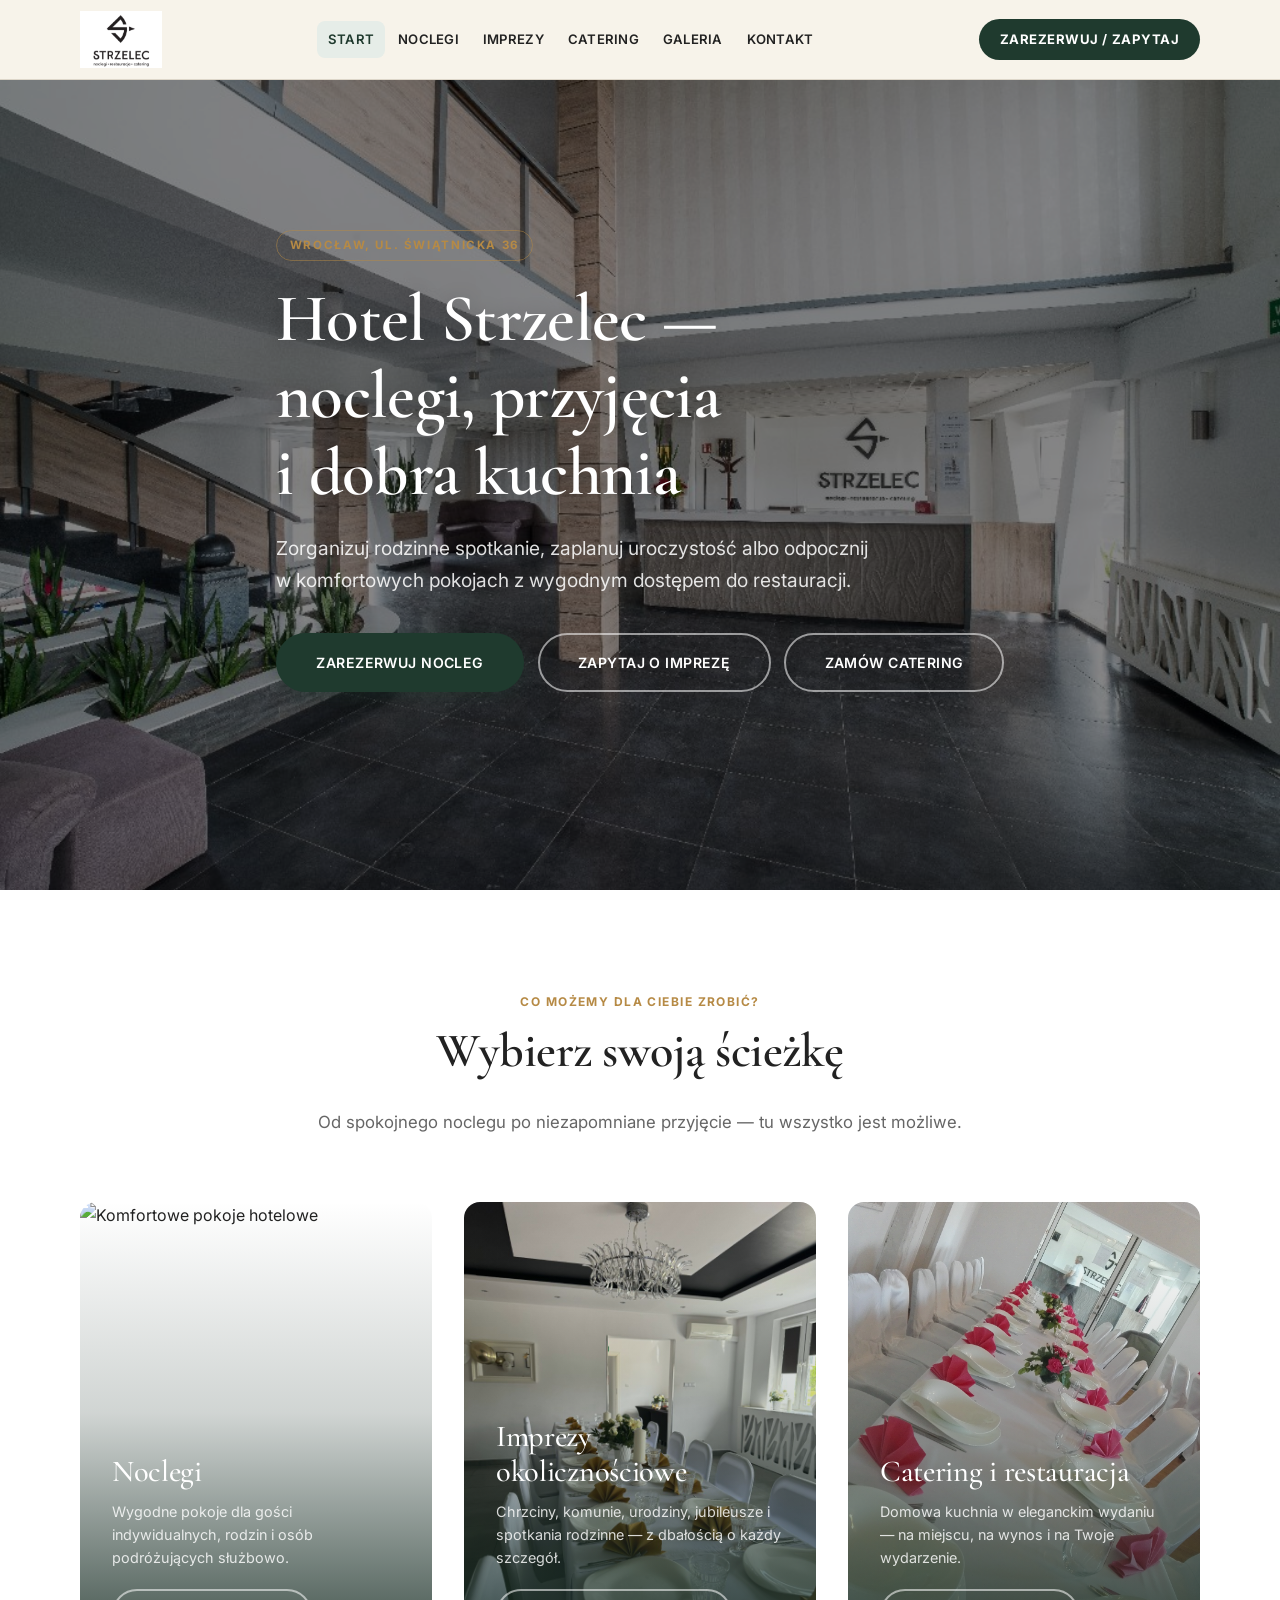
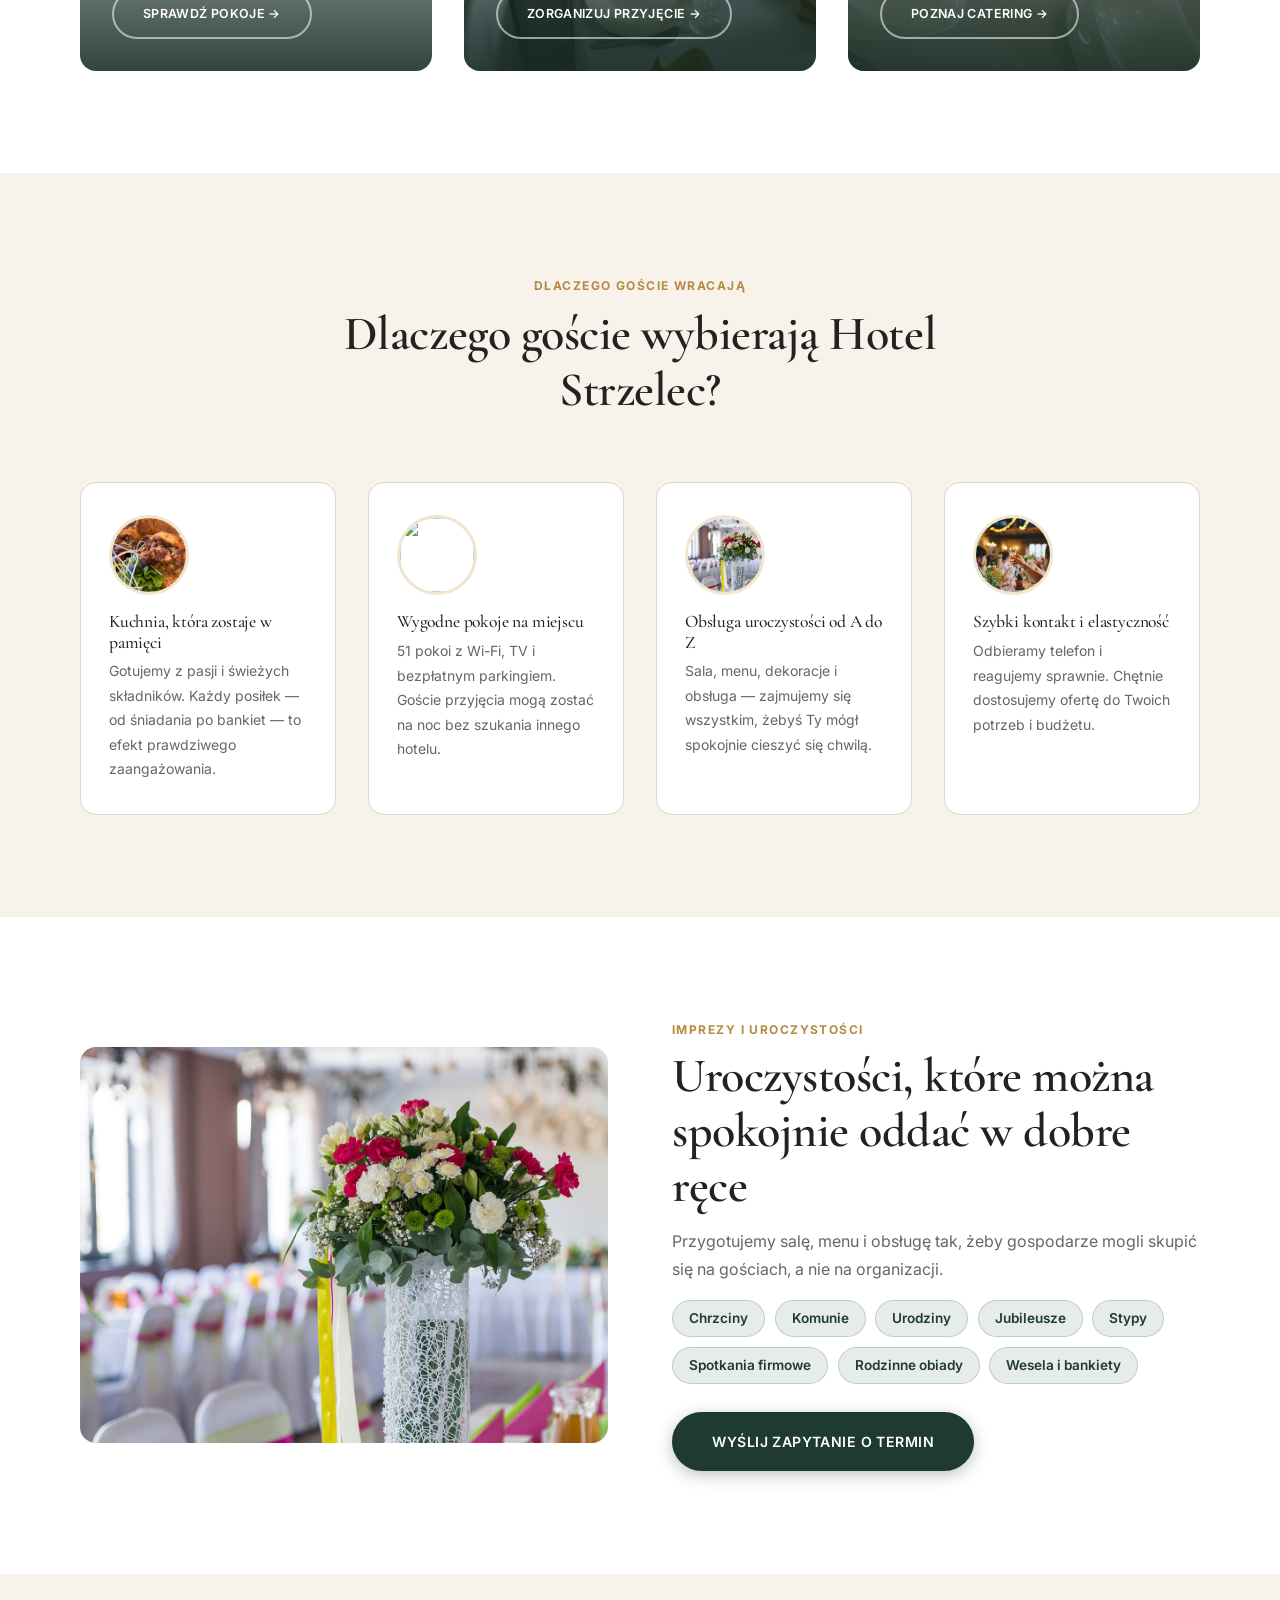
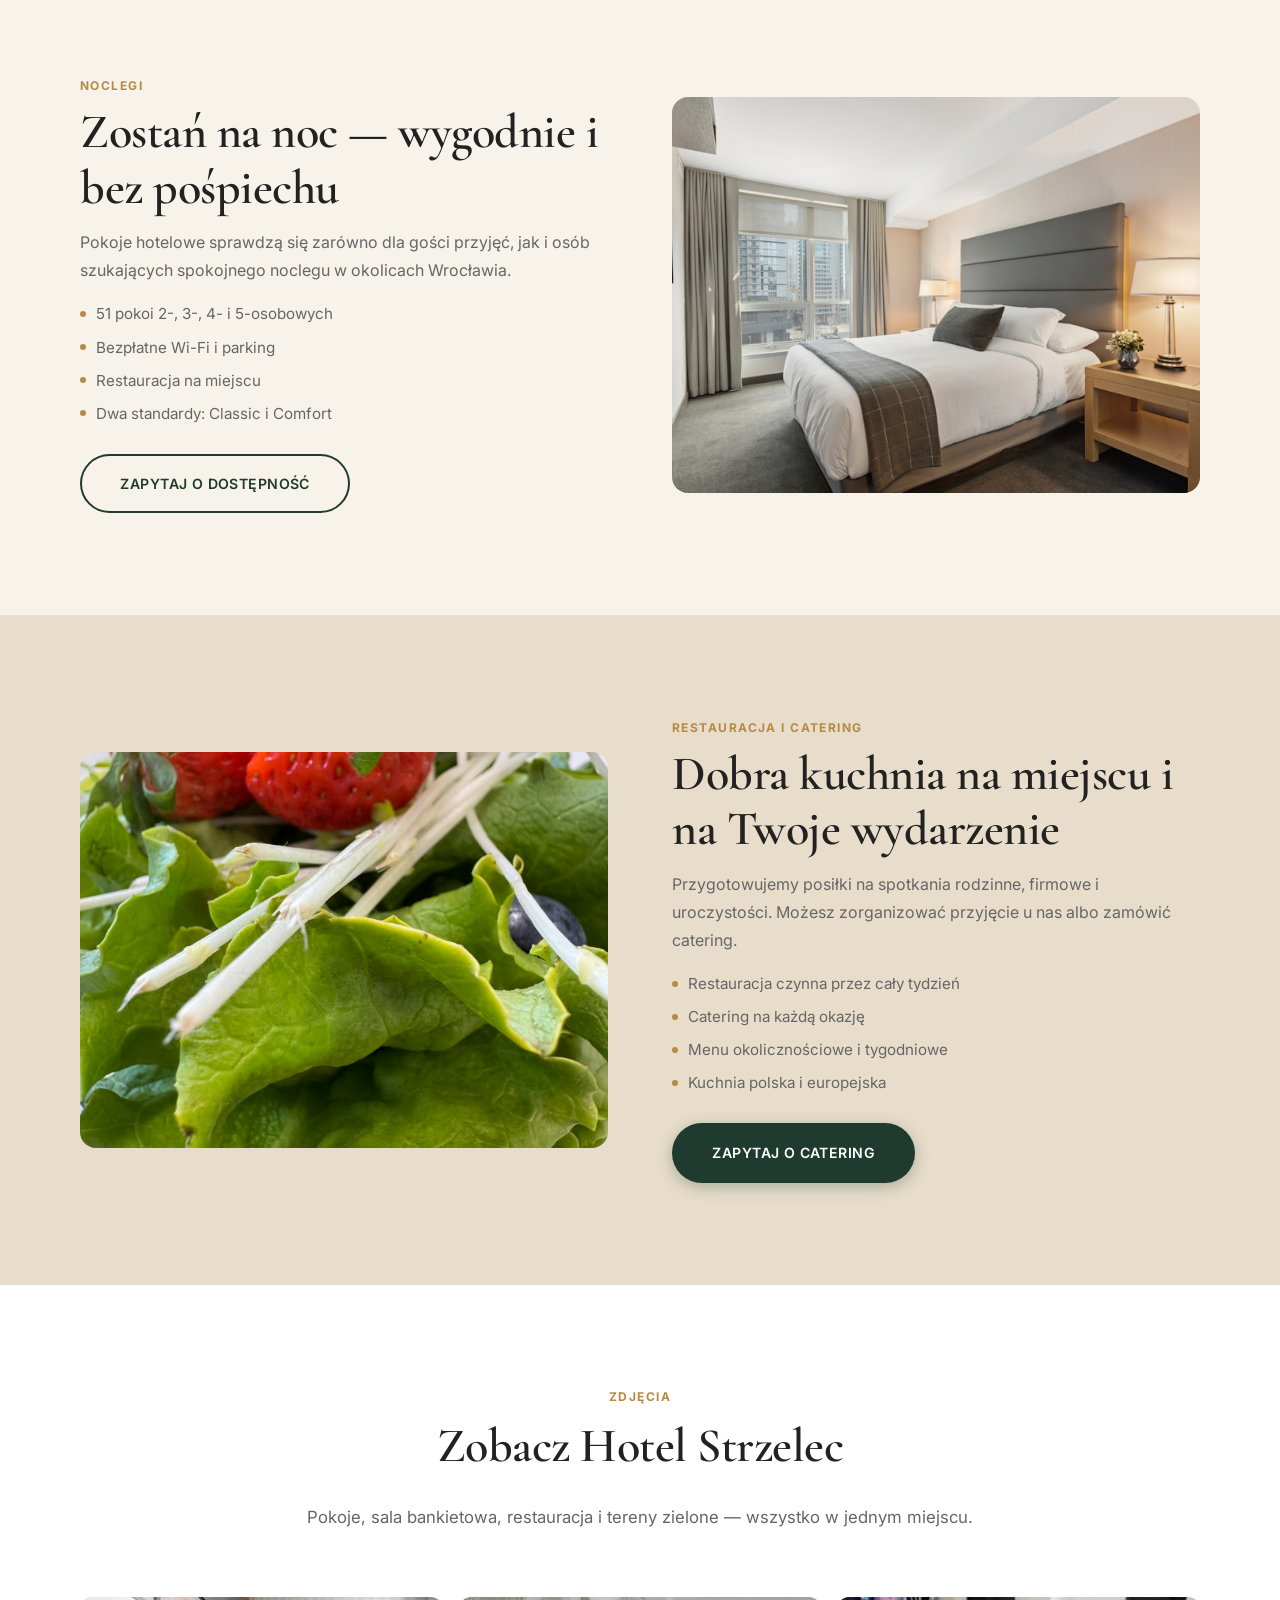
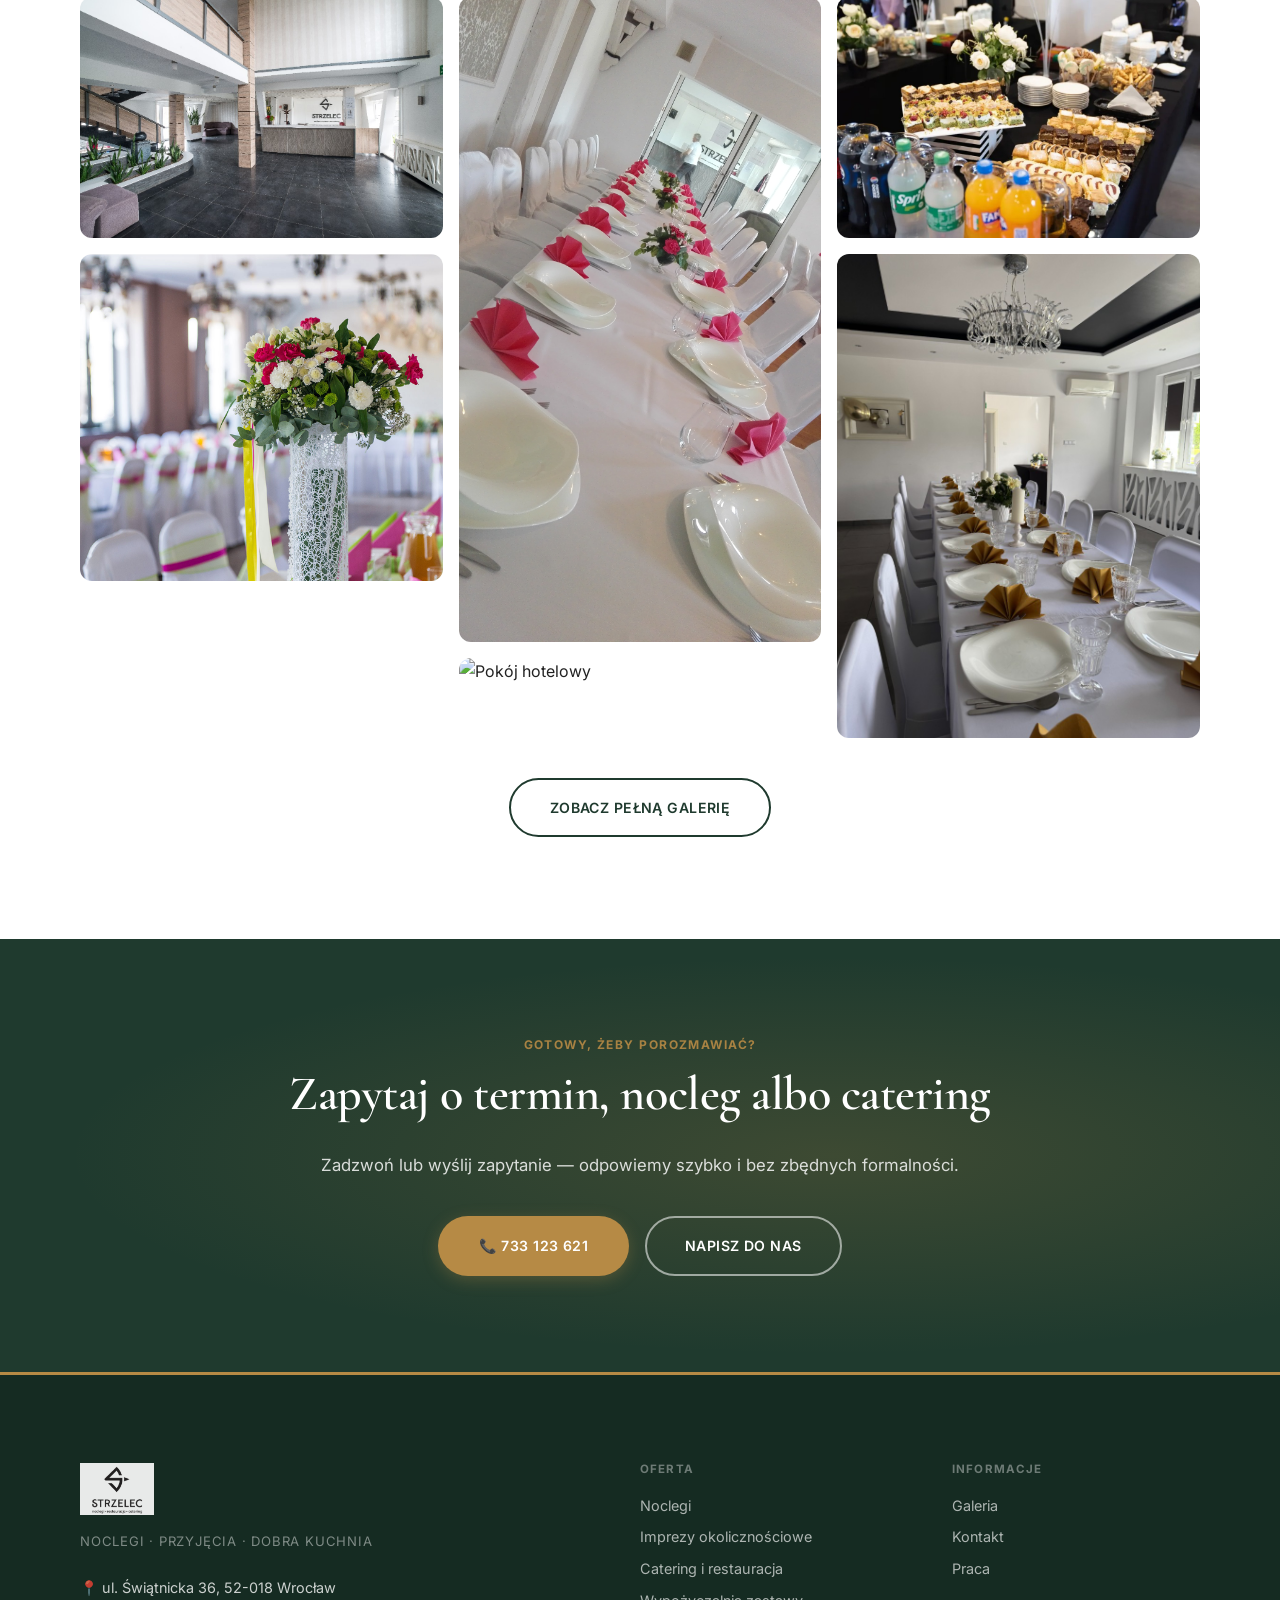
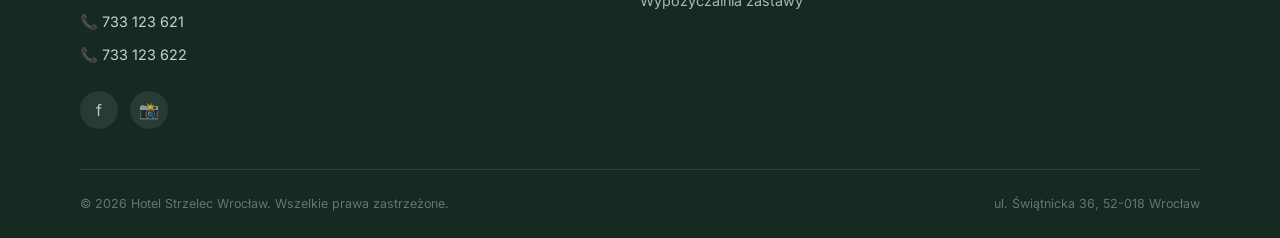
==== commit 801e455a: "Zastąpiono wszystkie emoji-ikony okrągłymi zdjęciami; usunięto opinie z imprezy.html Co-authored-by:" ====
--- a/index.html
+++ b/index.html
@@ -113,22 +113,22 @@
         </div>
         <div class="trust-grid">
           <div class="trust-item">
-            <div class="trust-icon" aria-hidden="true">🍽</div>
+            <div class="trust-icon"><img src="assets/img/restauracja/kurczak.jpg" alt=""></div>
             <h3>Kuchnia, która zostaje w pamięci</h3>
             <p>Gotujemy z pasji i świeżych składników. Każdy posiłek — od śniadania po bankiet — to efekt prawdziwego zaangażowania.</p>
           </div>
           <div class="trust-item">
-            <div class="trust-icon" aria-hidden="true">🛏</div>
+            <div class="trust-icon"><img src="assets/img/pokoje/pokoj-glowny.jpg" alt=""></div>
             <h3>Wygodne pokoje na miejscu</h3>
             <p>51 pokoi z Wi-Fi, TV i bezpłatnym parkingiem. Goście przyjęcia mogą zostać na noc bez szukania innego hotelu.</p>
           </div>
           <div class="trust-item">
-            <div class="trust-icon" aria-hidden="true">🎉</div>
+            <div class="trust-icon"><img src="assets/img/wesela/sala-weselna.jpg" alt=""></div>
             <h3>Obsługa uroczystości od A do Z</h3>
             <p>Sala, menu, dekoracje i obsługa — zajmujemy się wszystkim, żebyś Ty mógł spokojnie cieszyć się chwilą.</p>
           </div>
           <div class="trust-item">
-            <div class="trust-icon" aria-hidden="true">🤝</div>
+            <div class="trust-icon"><img src="assets/img/galeria/impreza-rodzinna.jpg" alt=""></div>
             <h3>Szybki kontakt i elastyczność</h3>
             <p>Odbieramy telefon i reagujemy sprawnie. Chętnie dostosujemy ofertę do Twoich potrzeb i budżetu.</p>
           </div>
--- a/assets/css/style.css
+++ b/assets/css/style.css
@@ -526,15 +526,23 @@
   border-color: rgba(182,138,69,0.4);
 }
 .trust-icon {
-  width: 52px; height: 52px;
-  background: var(--gold-light);
+  width: 80px; height: 80px;
   border-radius: 50%;
-  display: flex; align-items: center; justify-content: center;
-  font-size: 1.4rem;
+  overflow: hidden;
   margin-bottom: 1.1rem;
-  transition: background var(--t);
-}
-.trust-item:hover .trust-icon { background: rgba(182,138,69,0.2); }
+  border: 3px solid var(--gold-light);
+  transition: border-color var(--t), transform var(--t);
+  flex-shrink: 0;
+}
+.trust-icon img {
+  width: 100%; height: 100%;
+  object-fit: cover;
+  display: block;
+}
+.trust-item:hover .trust-icon {
+  border-color: var(--gold);
+  transform: scale(1.06);
+}
 .trust-item h3 { font-size: 1.1rem; margin-bottom: 0.4rem; }
 .trust-item p { font-size: 0.875rem; }
 
@@ -722,13 +730,19 @@
 }
 .contact-option:hover { border-color: var(--gold); box-shadow: var(--shadow); }
 .co-icon {
-  width: 48px; height: 48px;
-  background: var(--gold-light);
+  width: 60px; height: 60px;
   border-radius: 50%;
-  display: flex; align-items: center; justify-content: center;
-  font-size: 1.3rem;
+  overflow: hidden;
   flex-shrink: 0;
-}
+  border: 2px solid var(--gold-light);
+  transition: border-color var(--t);
+}
+.co-icon img {
+  width: 100%; height: 100%;
+  object-fit: cover;
+  display: block;
+}
+.contact-option:hover .co-icon { border-color: var(--gold); }
 .co-body h4 { font-family: var(--font-body); font-size: 0.72rem; font-weight: 700; text-transform: uppercase; letter-spacing: 0.08em; color: var(--muted); margin-bottom: 0.25rem; }
 .co-body p { font-size: 0.9rem; color: var(--text); margin-bottom: 0.1rem; }
 .co-body a { color: var(--green); font-weight: 600; font-size: 1rem; }
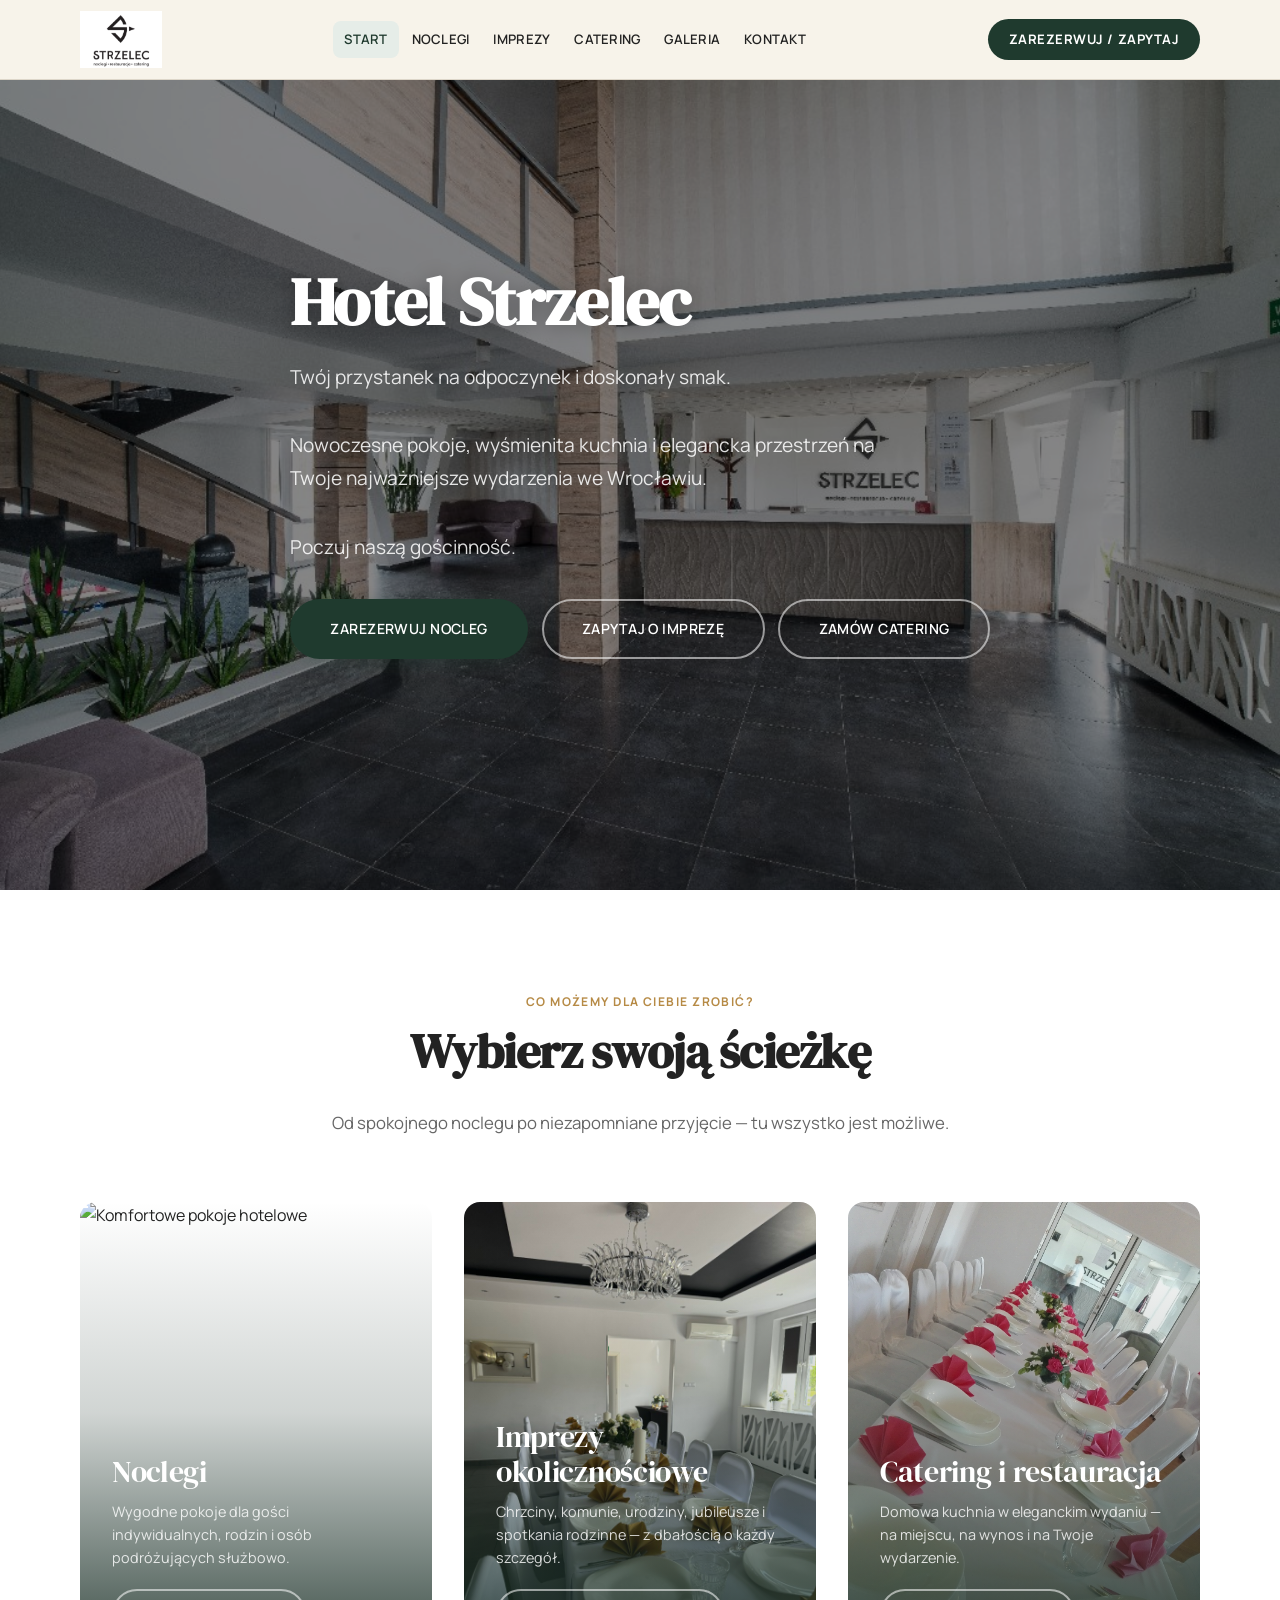
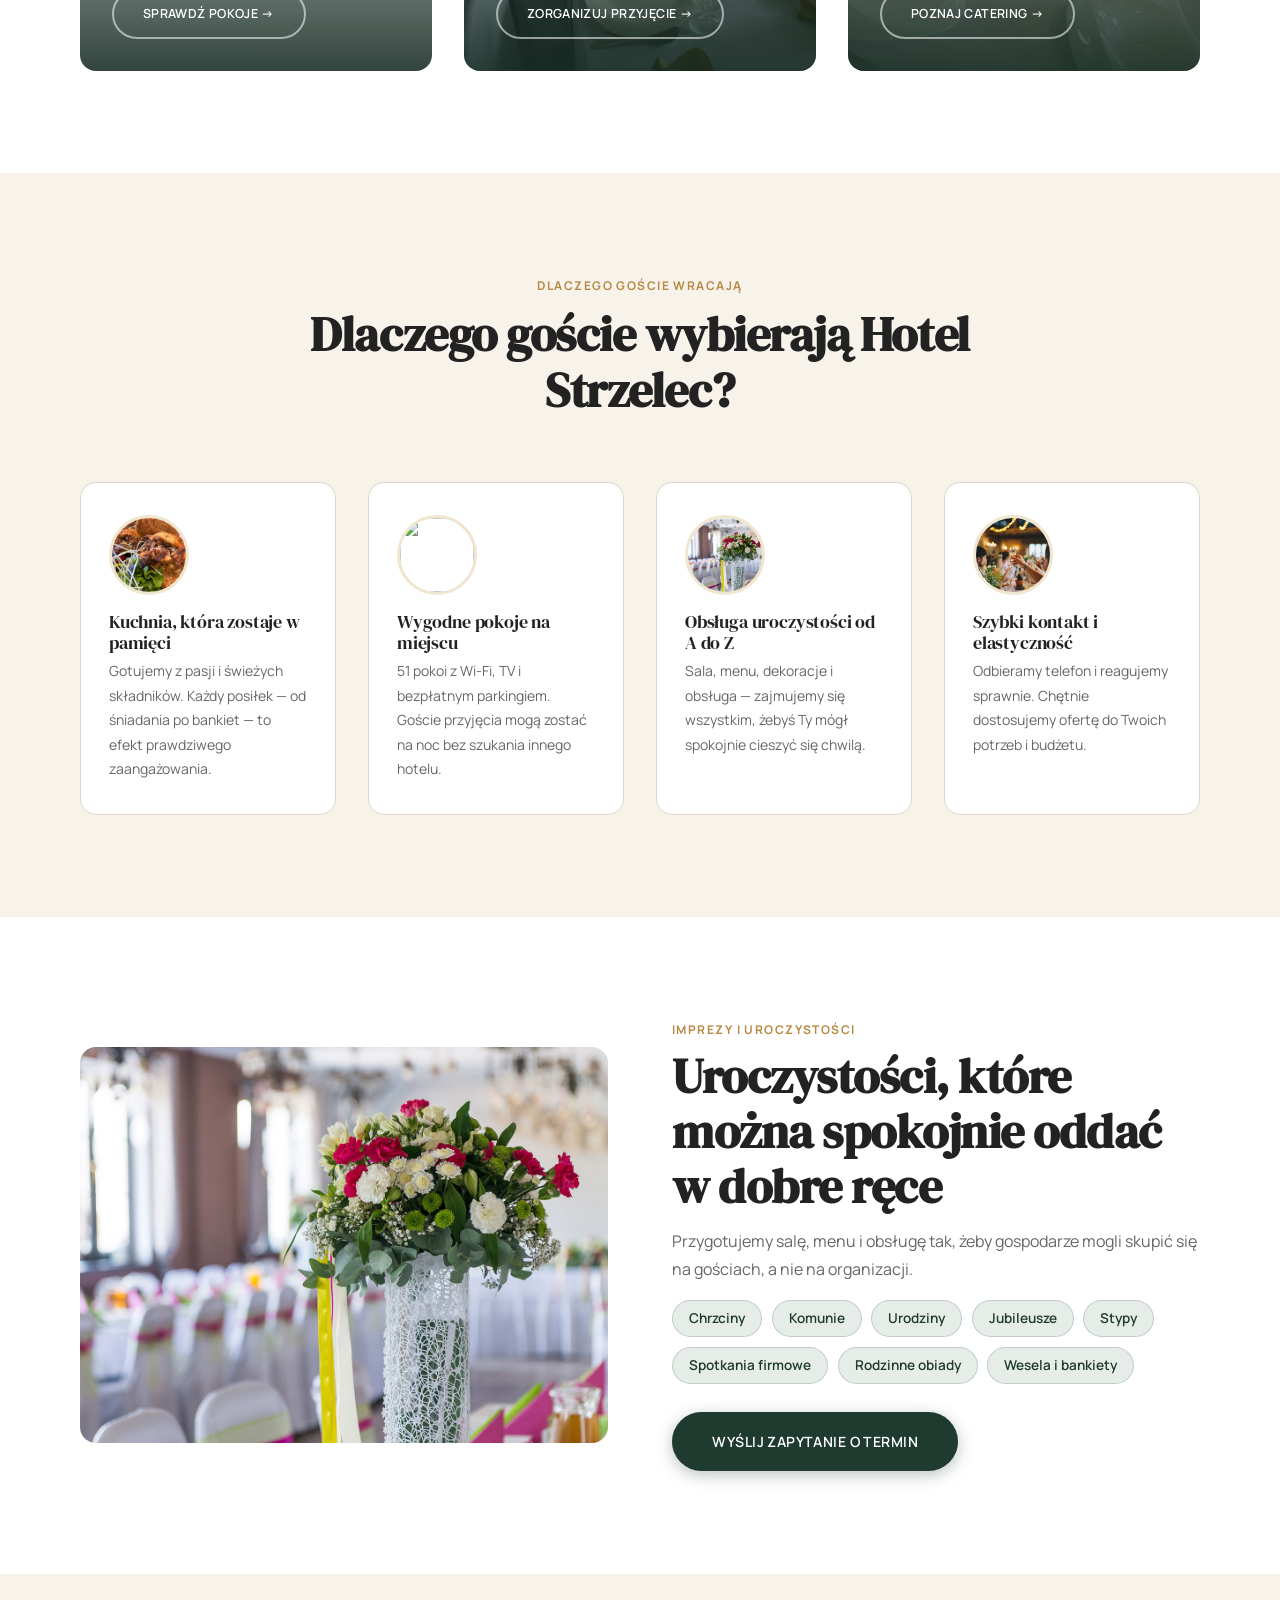
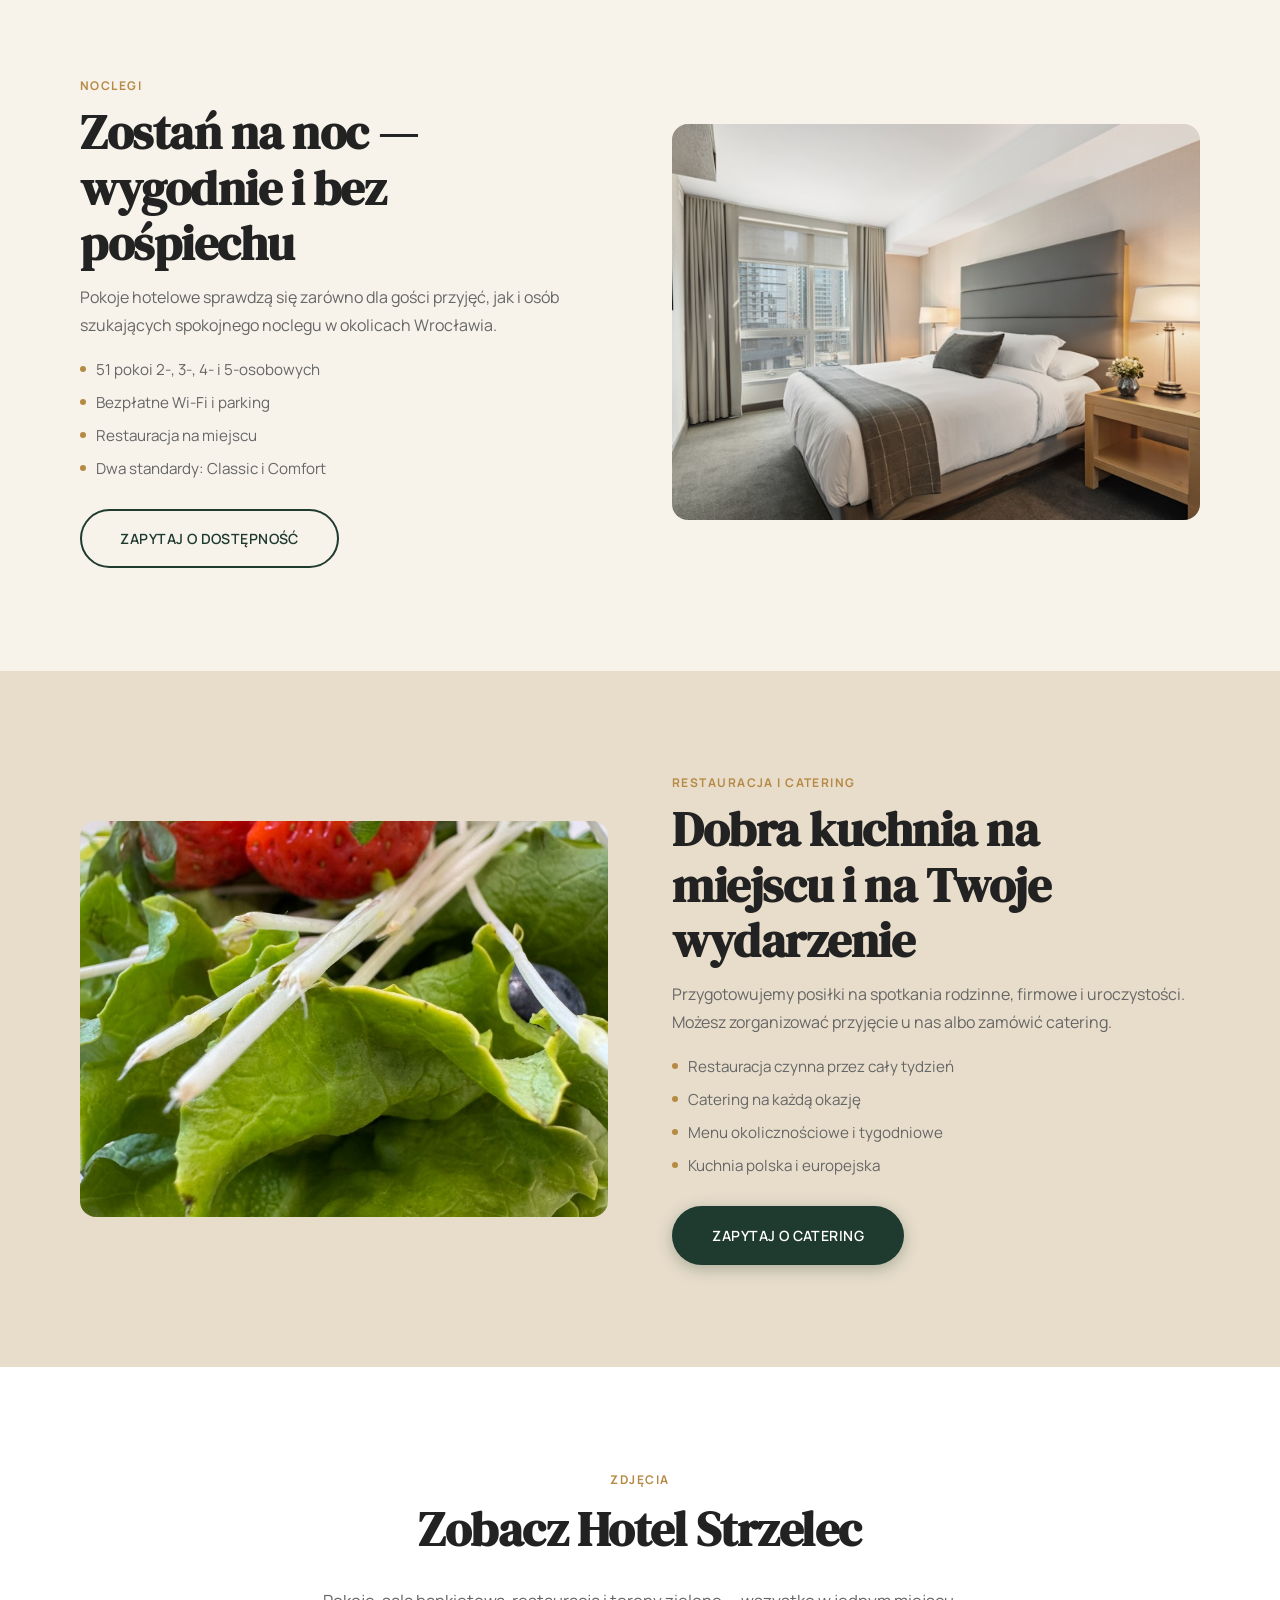
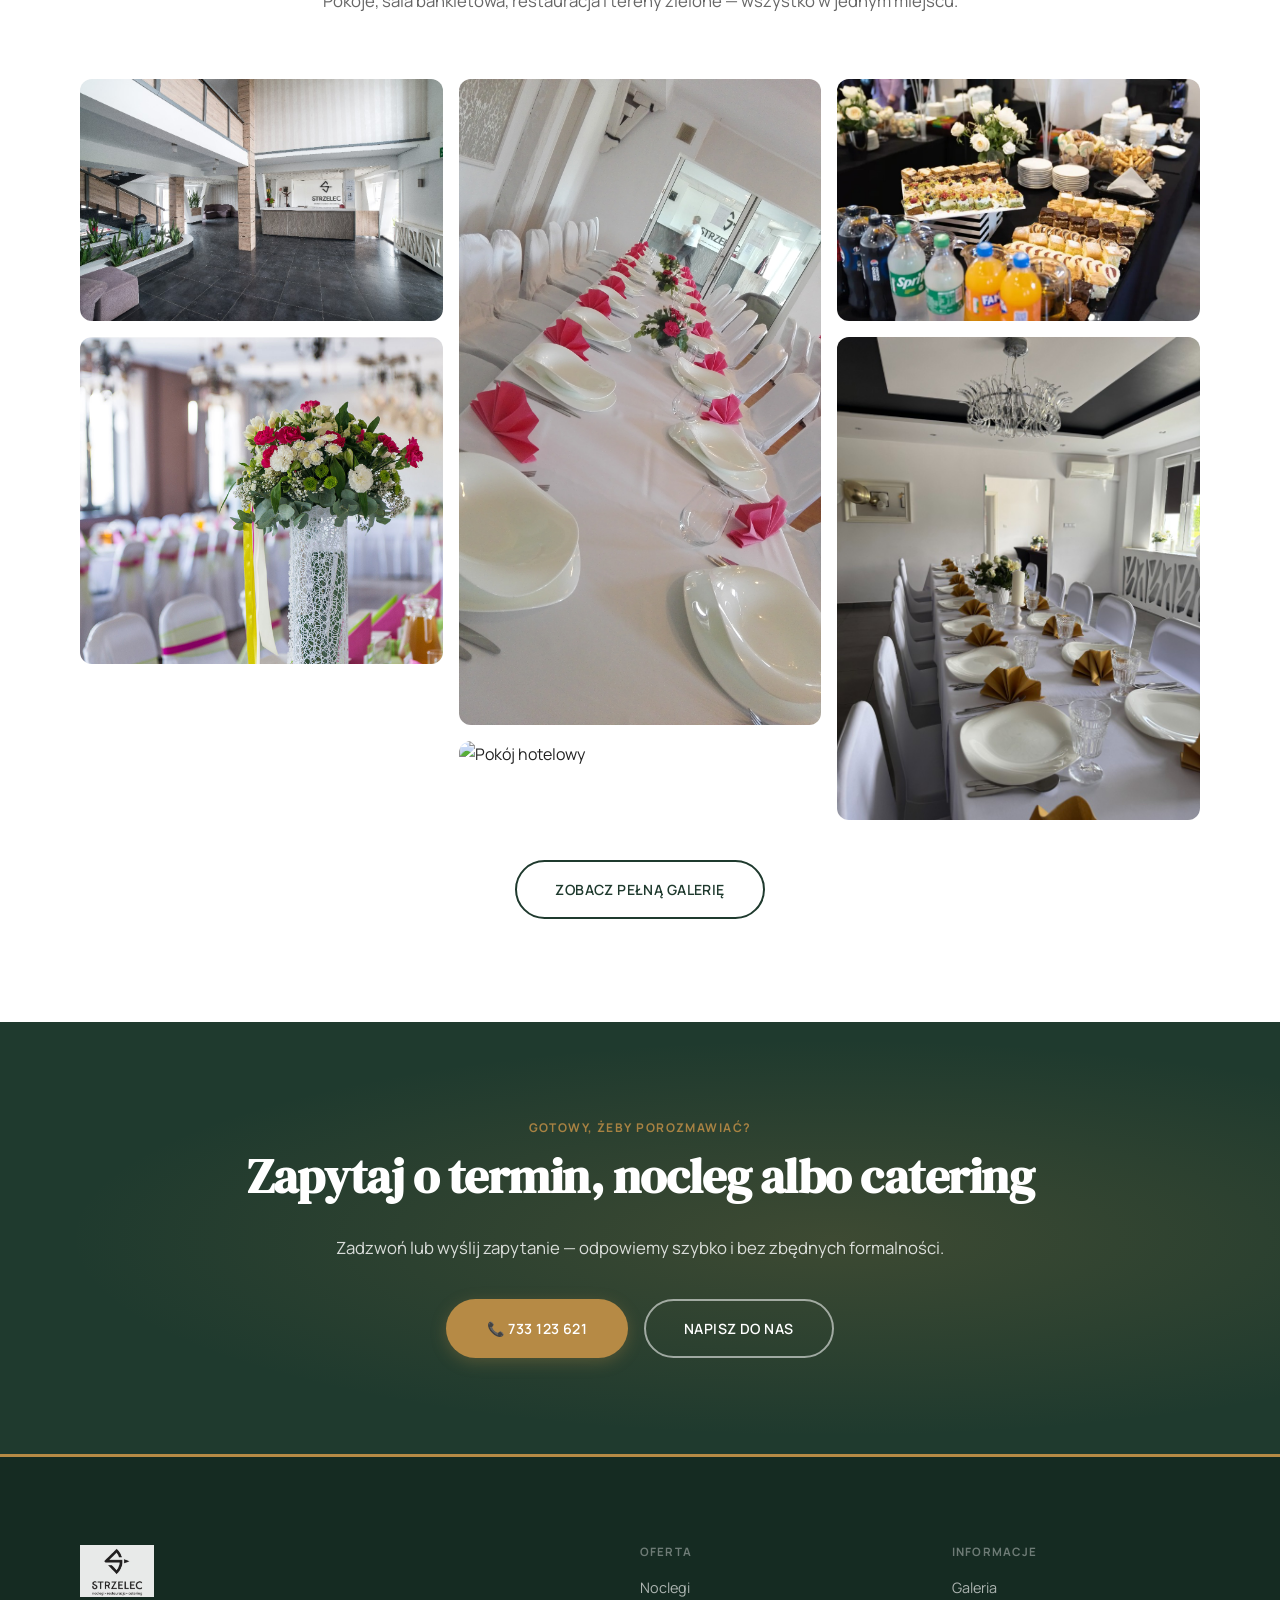
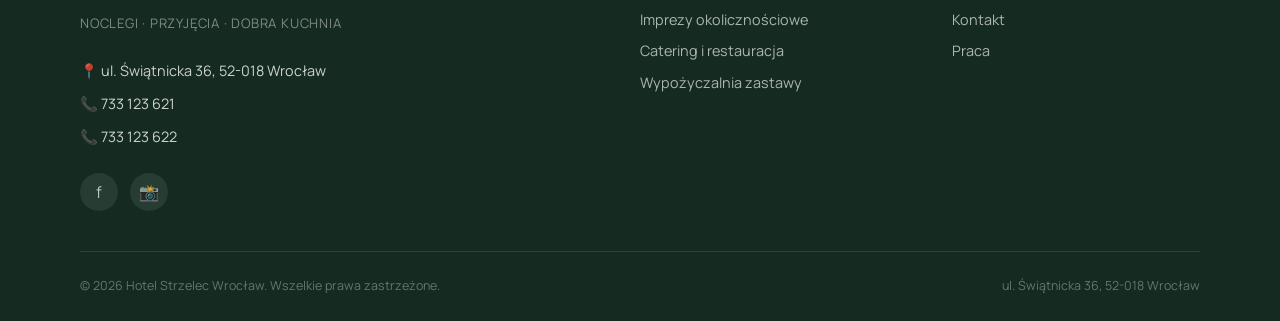
==== commit 7c83fec2: "Zmiany treści hero, nowe czcionki (DM Serif Display + Manrope), usunięcie pillsów Co-authored-by: Cu" ====
--- a/index.html
+++ b/index.html
@@ -52,10 +52,11 @@
       <div class="hero-bg" style="background-image:url('assets/img/hero/hero-glowna.jpg')" role="img" aria-label="Wnętrze hotelu Strzelec Wrocław"></div>
       <div class="container">
         <div class="hero-content">
-          <span class="hero-eyebrow fade-up">Wrocław, ul. Świątnicka 36</span>
-          <h1 class="fade-up-2">Hotel Strzelec —<br>noclegi, przyjęcia<br>i dobra kuchnia</h1>
-          <p class="fade-up-3">Zorganizuj rodzinne spotkanie, zaplanuj uroczystość albo odpocznij w komfortowych pokojach z wygodnym dostępem do restauracji.</p>
-          <div class="hero-cta fade-up-4">
+          <h1 class="fade-up">Hotel Strzelec</h1>
+          <p class="fade-up-2">Twój przystanek na odpoczynek i doskonały smak.</p>
+          <p class="fade-up-2">Nowoczesne pokoje, wyśmienita kuchnia i elegancka przestrzeń na Twoje najważniejsze wydarzenia we Wrocławiu.</p>
+          <p class="fade-up-2">Poczuj naszą gościnność.</p>
+          <div class="hero-cta fade-up-3">
             <a href="noclegi.html" class="btn btn--primary btn--lg">Zarezerwuj nocleg</a>
             <a href="imprezy.html" class="btn btn--outline btn--lg">Zapytaj o imprezę</a>
             <a href="catering.html" class="btn btn--outline btn--lg">Zamów catering</a>
--- a/assets/css/style.css
+++ b/assets/css/style.css
@@ -3,7 +3,7 @@
    Redesign 2026
    ============================================== */
 
-@import url('https://fonts.googleapis.com/css2?family=Cormorant+Garamond:ital,wght@0,400;0,500;0,600;0,700;1,400;1,600&family=Inter:wght@400;500;600;700&display=swap');
+@import url('https://fonts.googleapis.com/css2?family=DM+Serif+Display:ital@0;1&family=Manrope:wght@400;500;600;700;800&display=swap');
 
 /* --- Design Tokens --- */
 :root {
@@ -22,8 +22,8 @@
   --border:       #DDD6C9;
   --card-bg:      #FFFFFF;
 
-  --font-display: 'Cormorant Garamond', Georgia, serif;
-  --font-body:    'Inter', system-ui, -apple-system, sans-serif;
+  --font-display: 'DM Serif Display', Georgia, serif;
+  --font-body:    'Manrope', system-ui, -apple-system, sans-serif;
 
   --radius:    8px;
   --radius-lg: 16px;
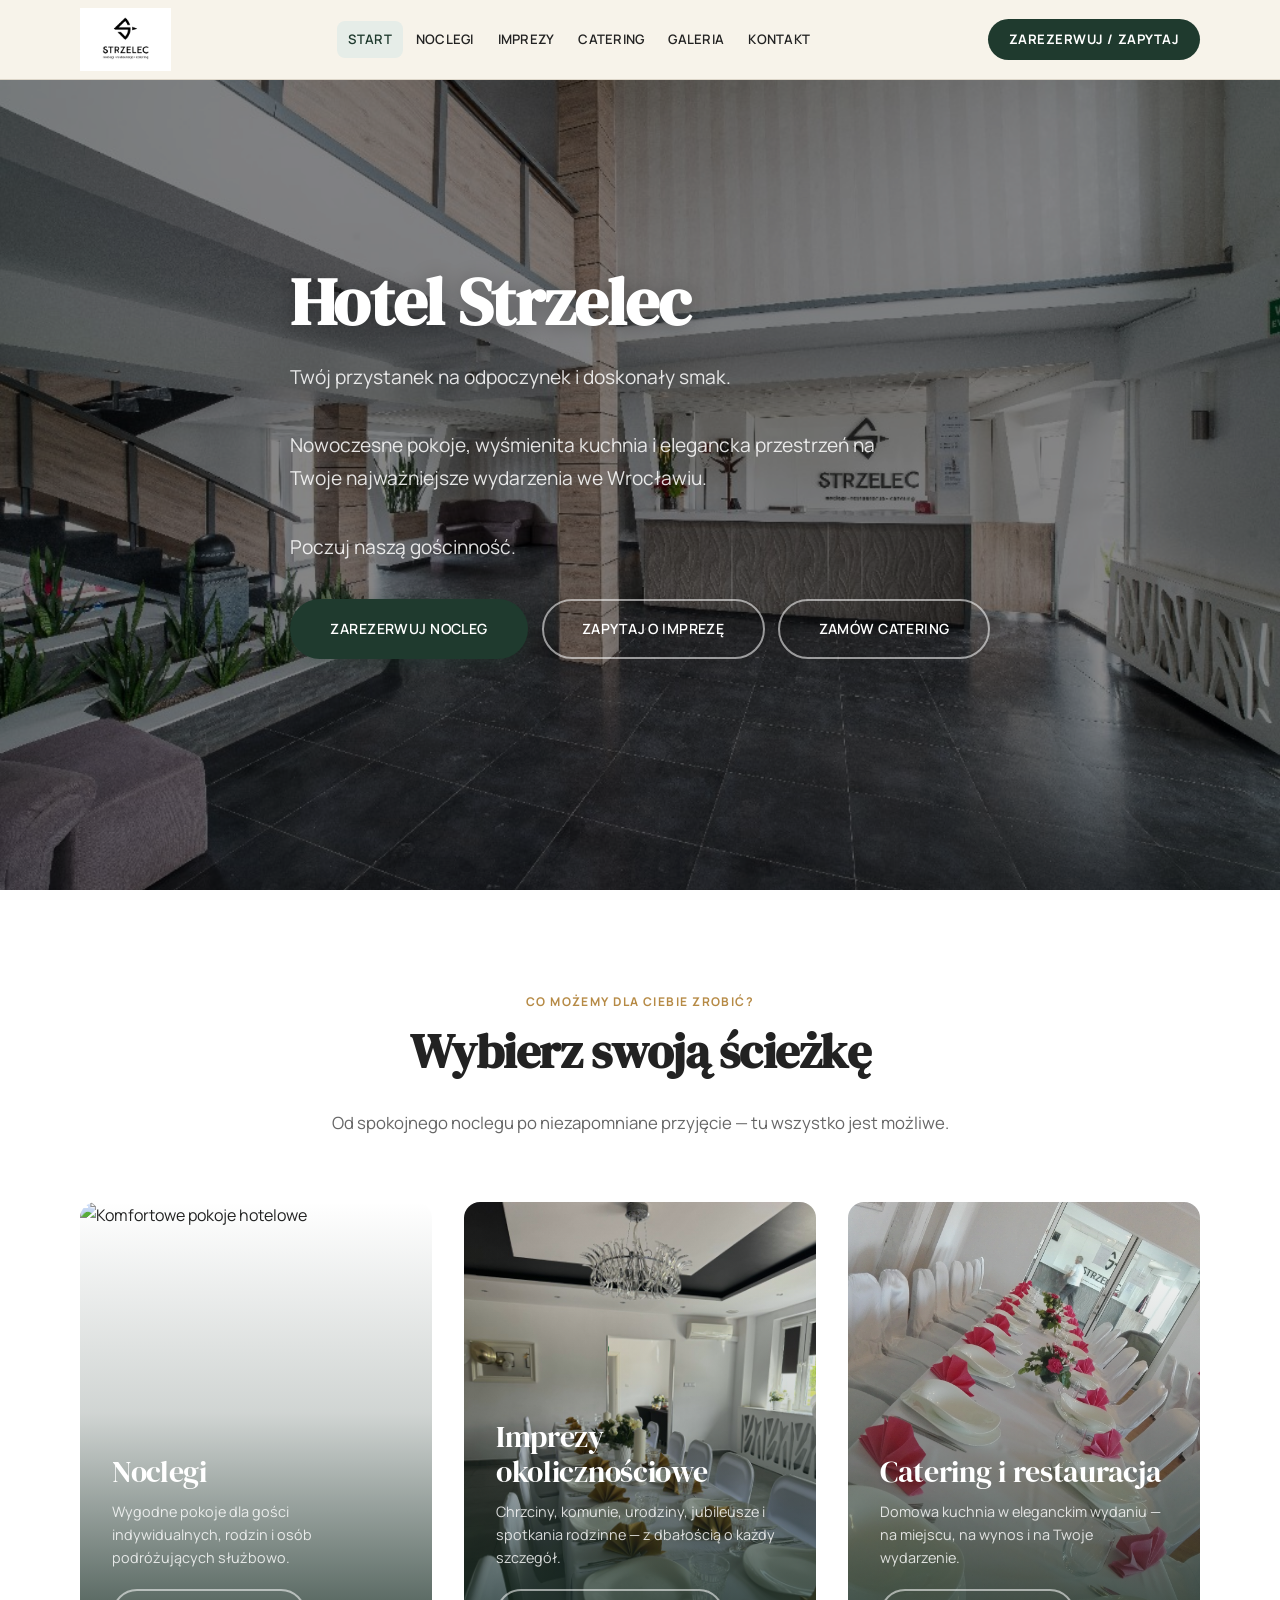
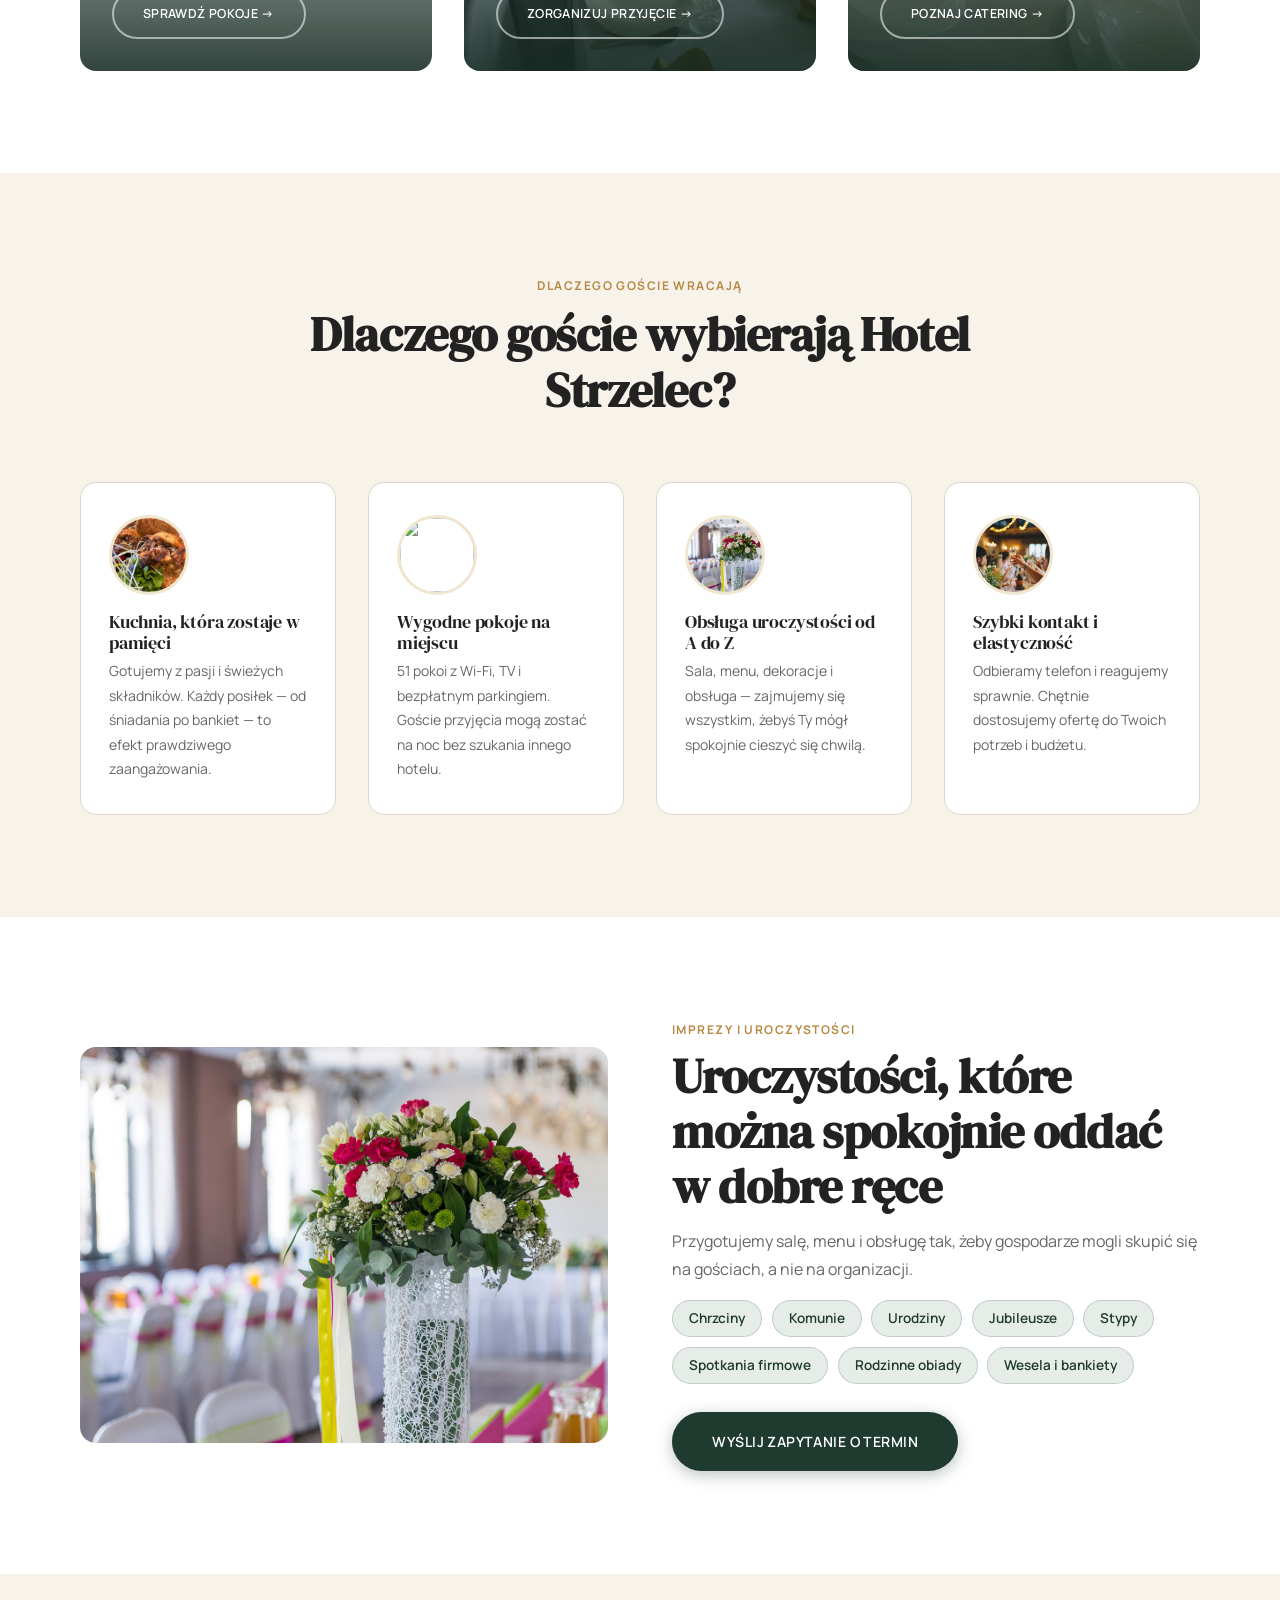
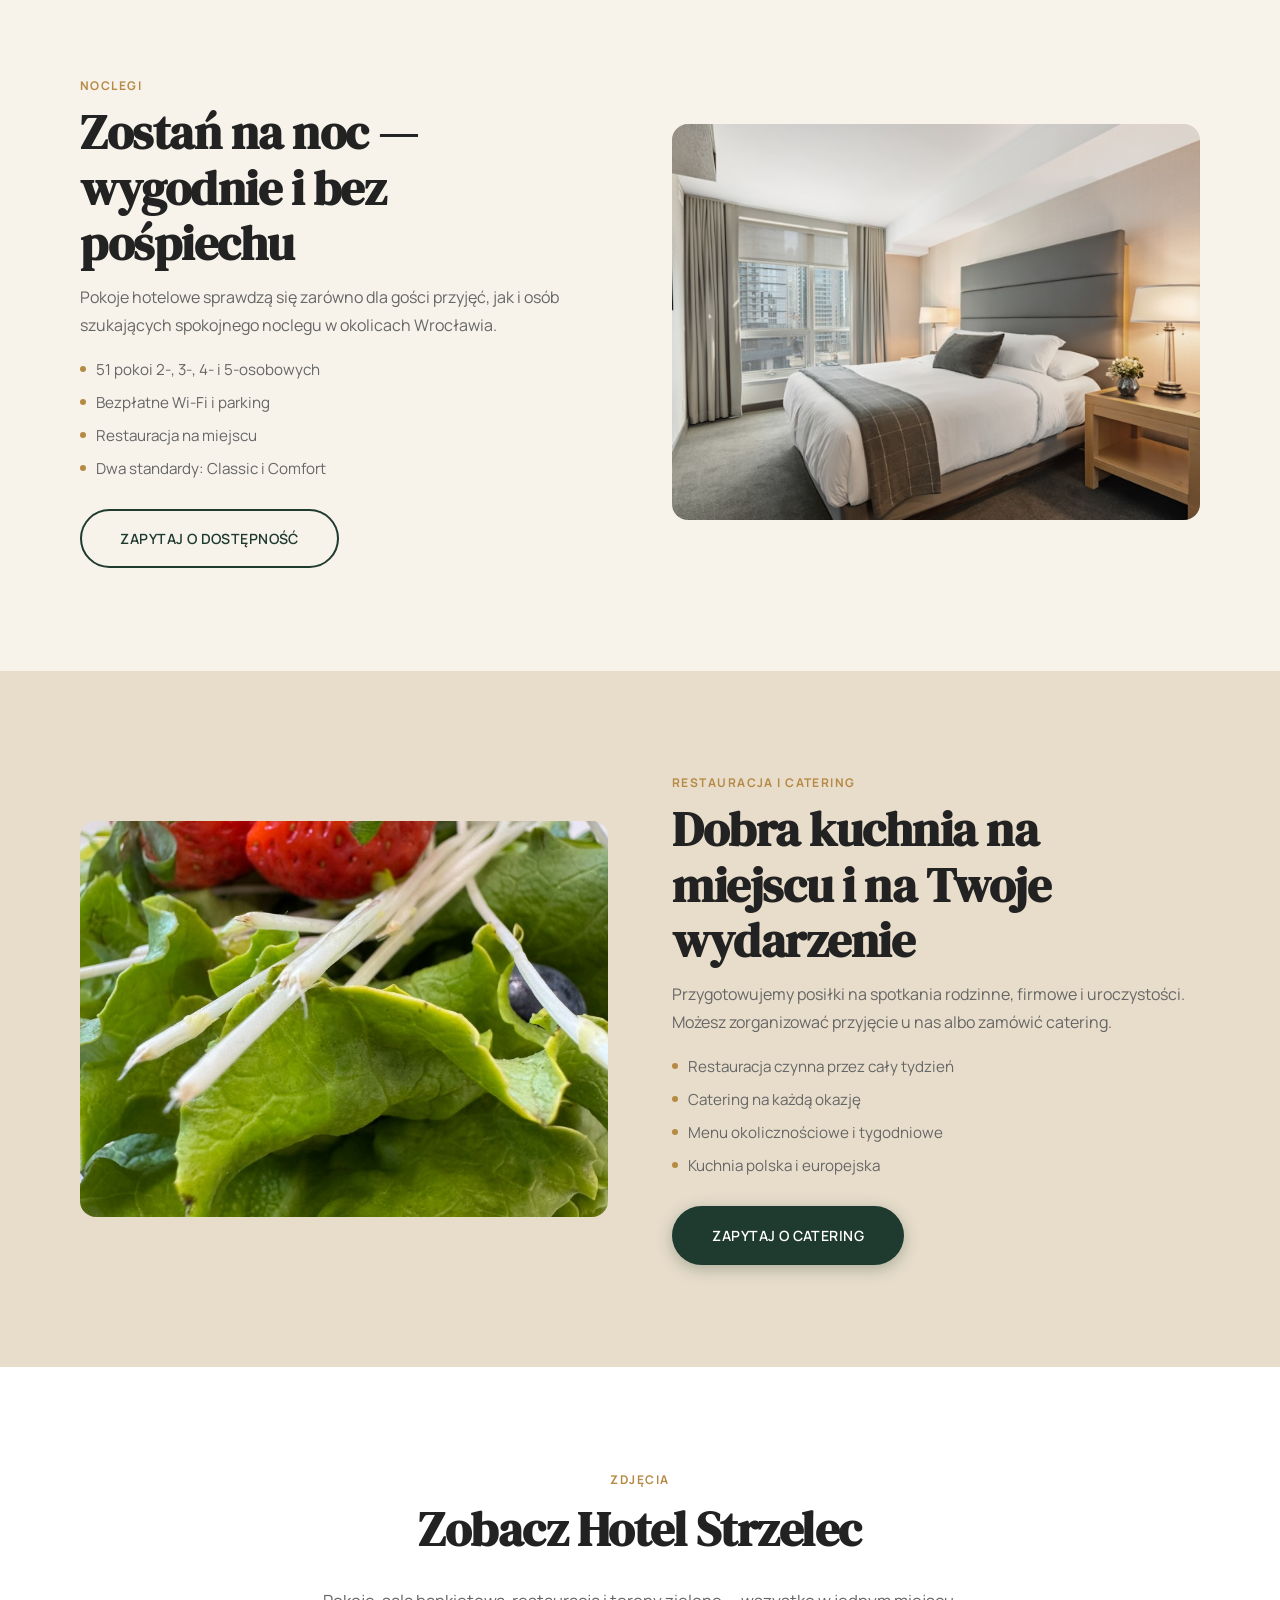
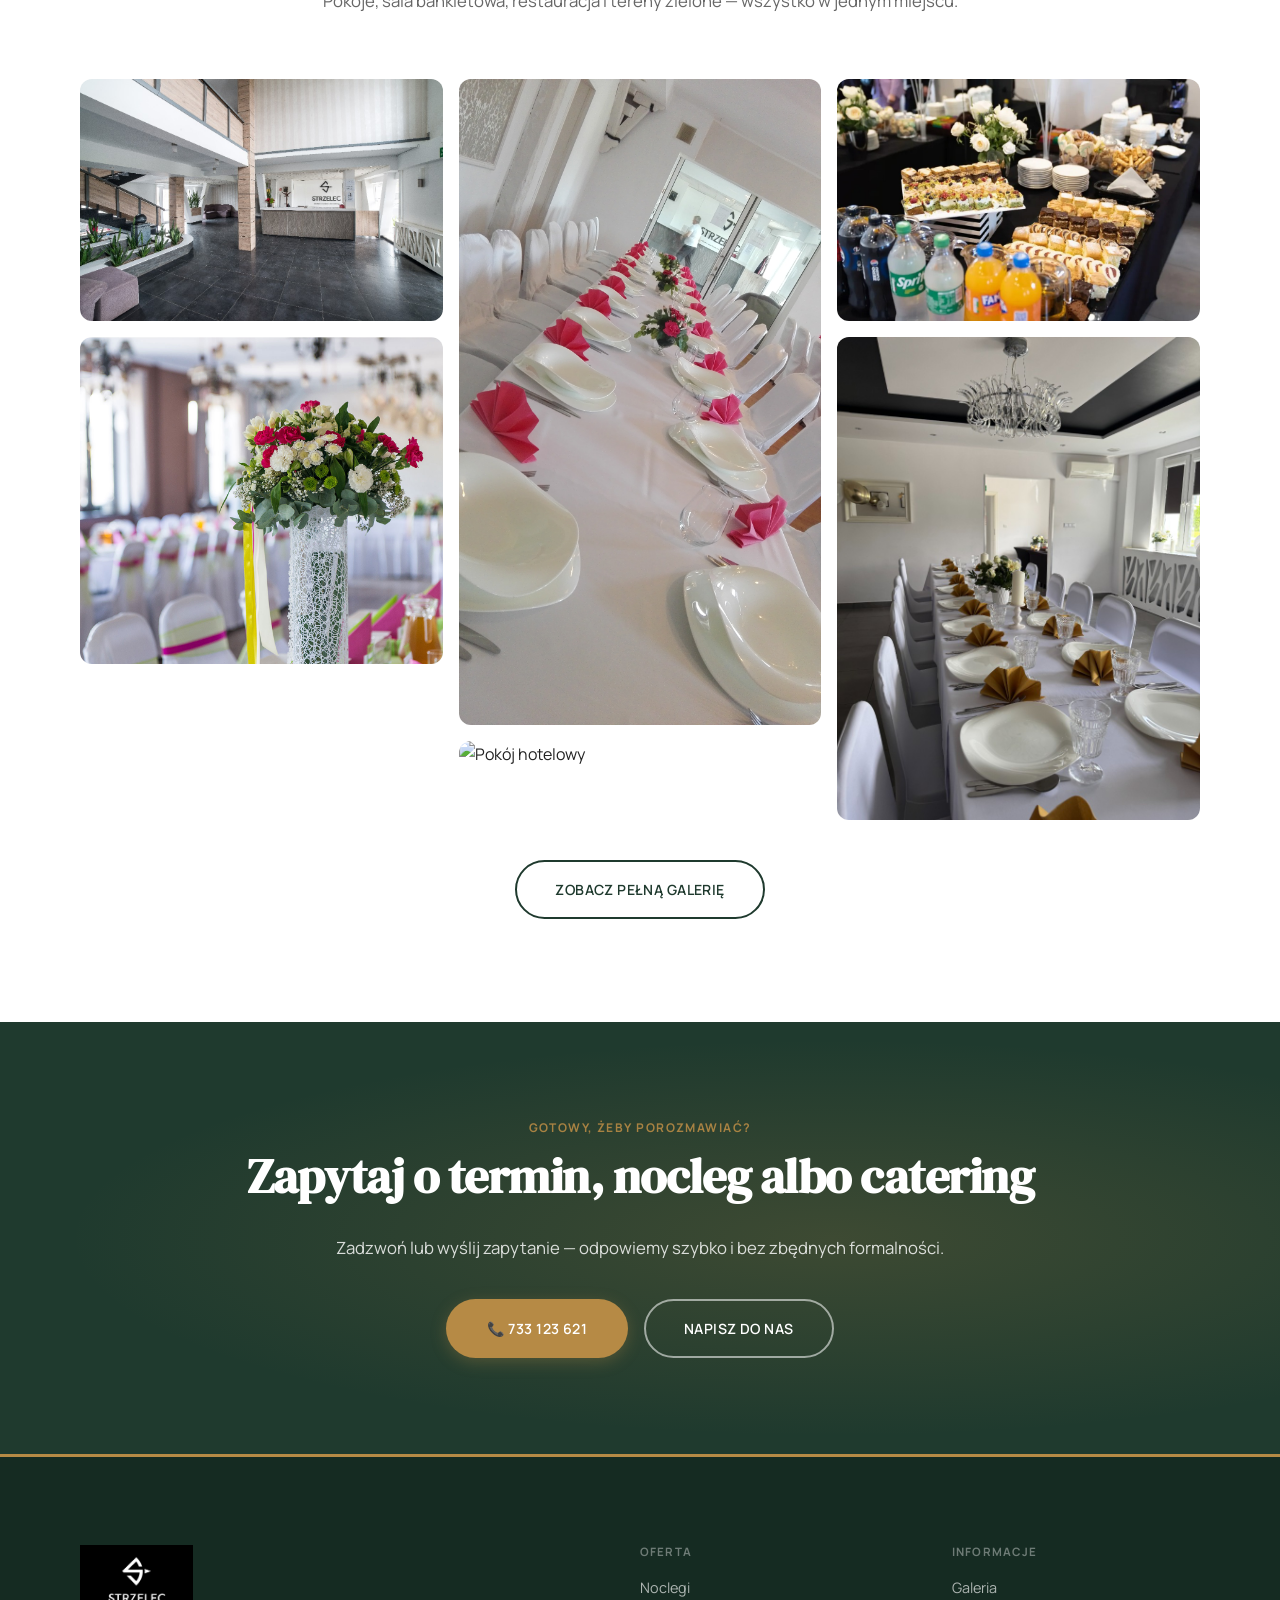
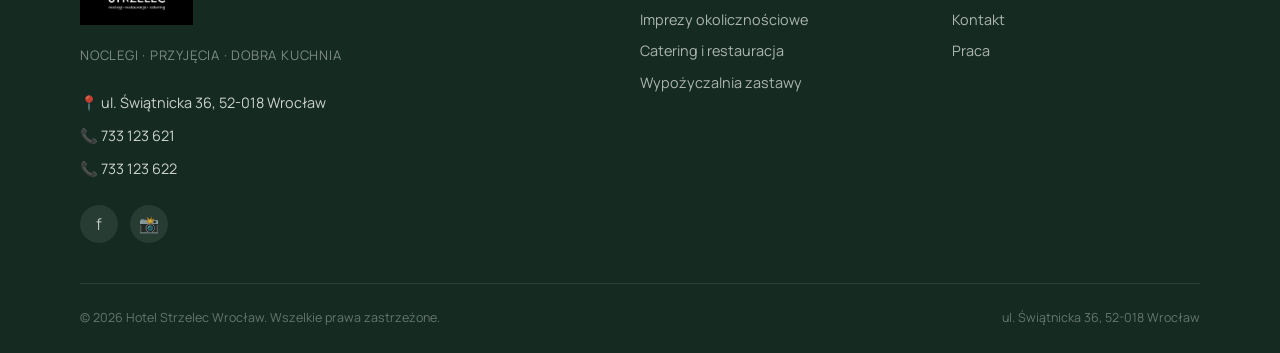
==== commit ccc03f10: "Nowe logo: czarne w headerze, białe w stopce (wersja pionowa) Co-authored-by: Cursor <cursoragent@cu" ====
--- a/index.html
+++ b/index.html
@@ -19,7 +19,7 @@
   <header class="site-header">
     <div class="header-inner">
       <a href="index.html" class="header-logo" aria-label="Hotel Strzelec – strona główna">
-        <img src="assets/img/logo.png" class="logo-img" alt="Logo Hotel Strzelec Wrocław" width="48" height="34">
+        <img src="assets/img/logo-black.png" class="logo-img" alt="Logo Hotel Strzelec Wrocław" width="48" height="34">
       </a>
       <nav class="site-nav" aria-label="Główna nawigacja">
         <a href="index.html" class="active">Start</a>
@@ -264,7 +264,7 @@
     <div class="container">
       <div class="footer-grid">
         <div class="footer-brand">
-          <img src="assets/img/logo.png" alt="Logo Hotel Strzelec" class="footer-logo">
+          <img src="assets/img/logo-white.png" alt="Logo Hotel Strzelec" class="footer-logo">
           <div class="footer-tagline">noclegi · przyjęcia · dobra kuchnia</div>
           <div class="footer-contact">
             <a href="https://www.google.com/maps/dir/?api=1&destination=ul.+%C5%9Awi%C4%85tnicka+36+Wroc%C5%82aw" target="_blank" rel="noopener">📍 ul. Świątnicka 36, 52-018 Wrocław</a>
--- a/assets/css/style.css
+++ b/assets/css/style.css
@@ -147,9 +147,9 @@
   flex-shrink: 0;
 }
 .header-logo img.logo-img {
-  height: 58px;
+  height: 64px;
   width: auto;
-  max-width: 100px;
+  max-width: 120px;
   object-fit: contain;
 }
 .site-nav {
@@ -918,7 +918,7 @@
   gap: clamp(2rem, 5vw, 4rem);
   margin-bottom: 2.5rem;
 }
-.footer-logo { height: 52px; width: auto; opacity: 0.9; margin-bottom: 1rem; }
+.footer-logo { height: 80px; width: auto; margin-bottom: 1.25rem; }
 .footer-tagline { font-size: 0.82rem; color: rgba(255,255,255,0.45); margin-bottom: 1.5rem; letter-spacing: 0.06em; text-transform: uppercase; }
 .footer-contact { display: flex; flex-direction: column; gap: 0.6rem; margin-bottom: 1.5rem; }
 .footer-contact a {
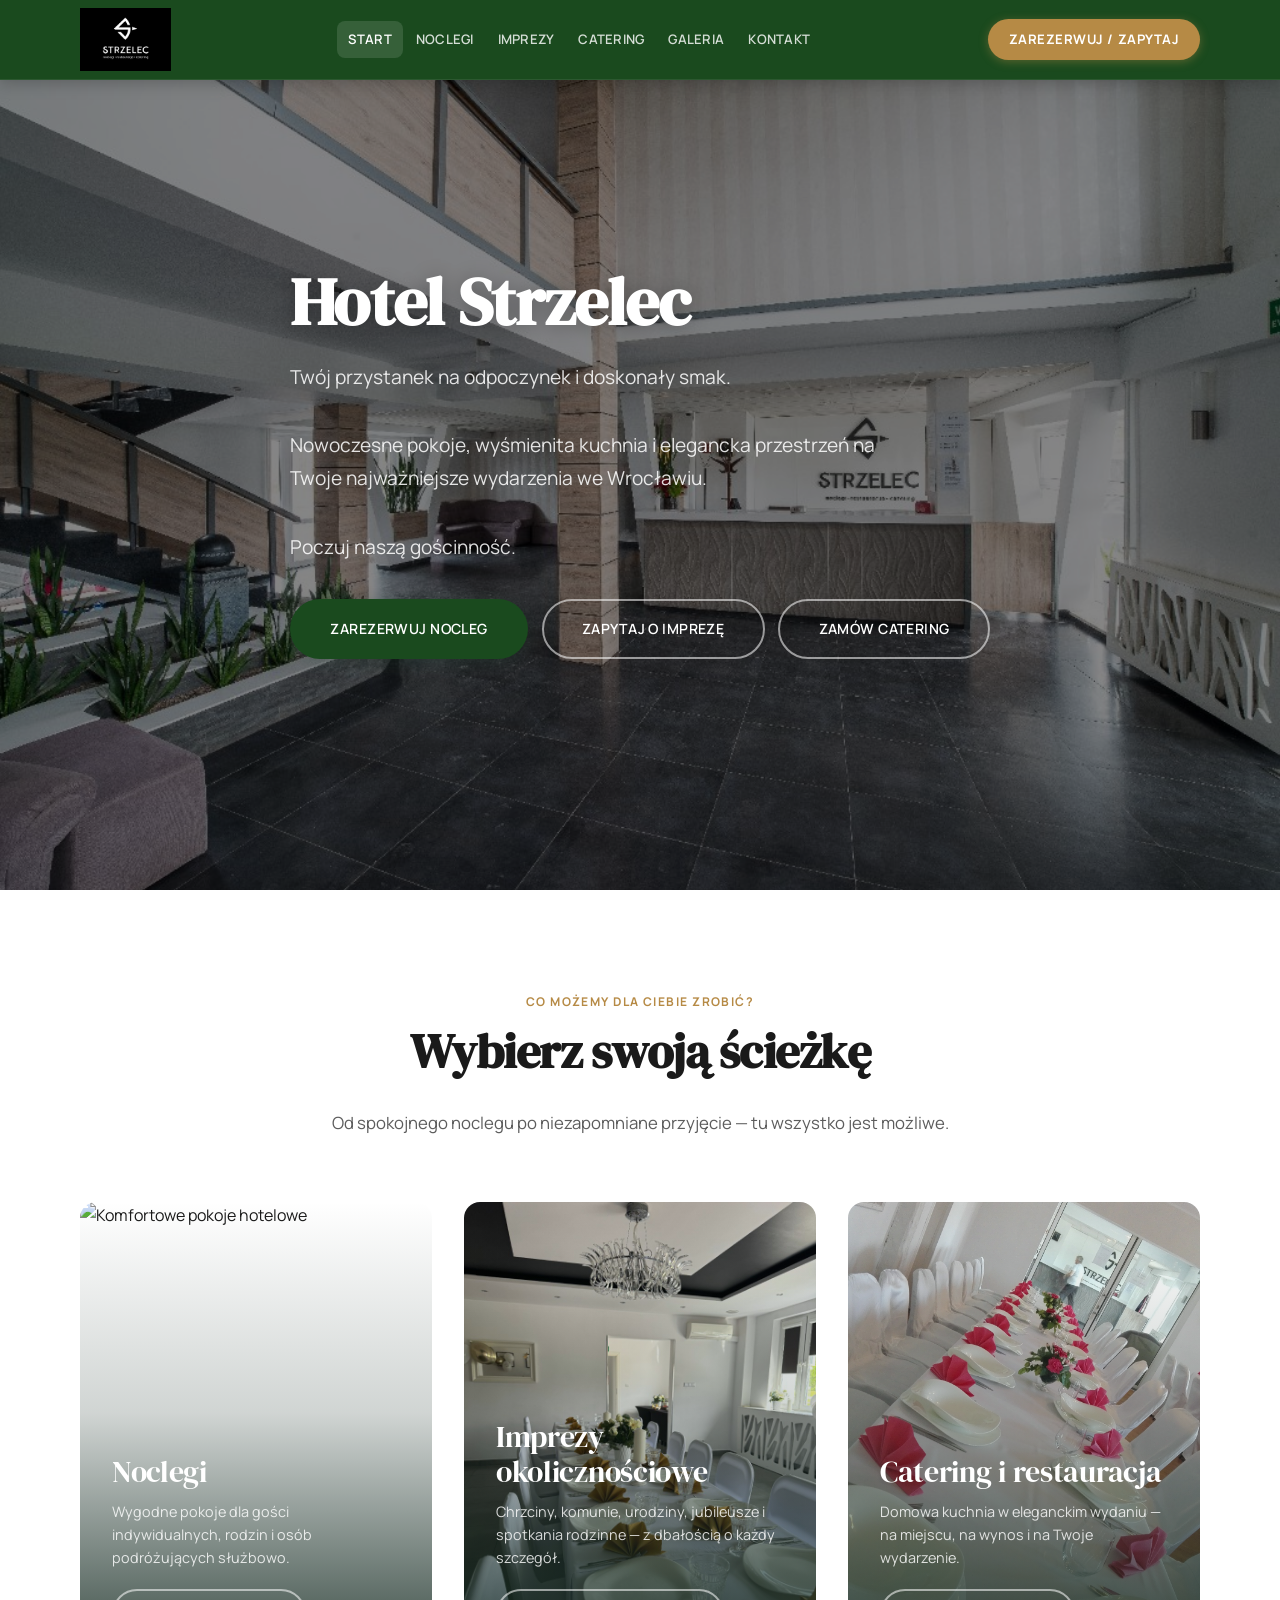
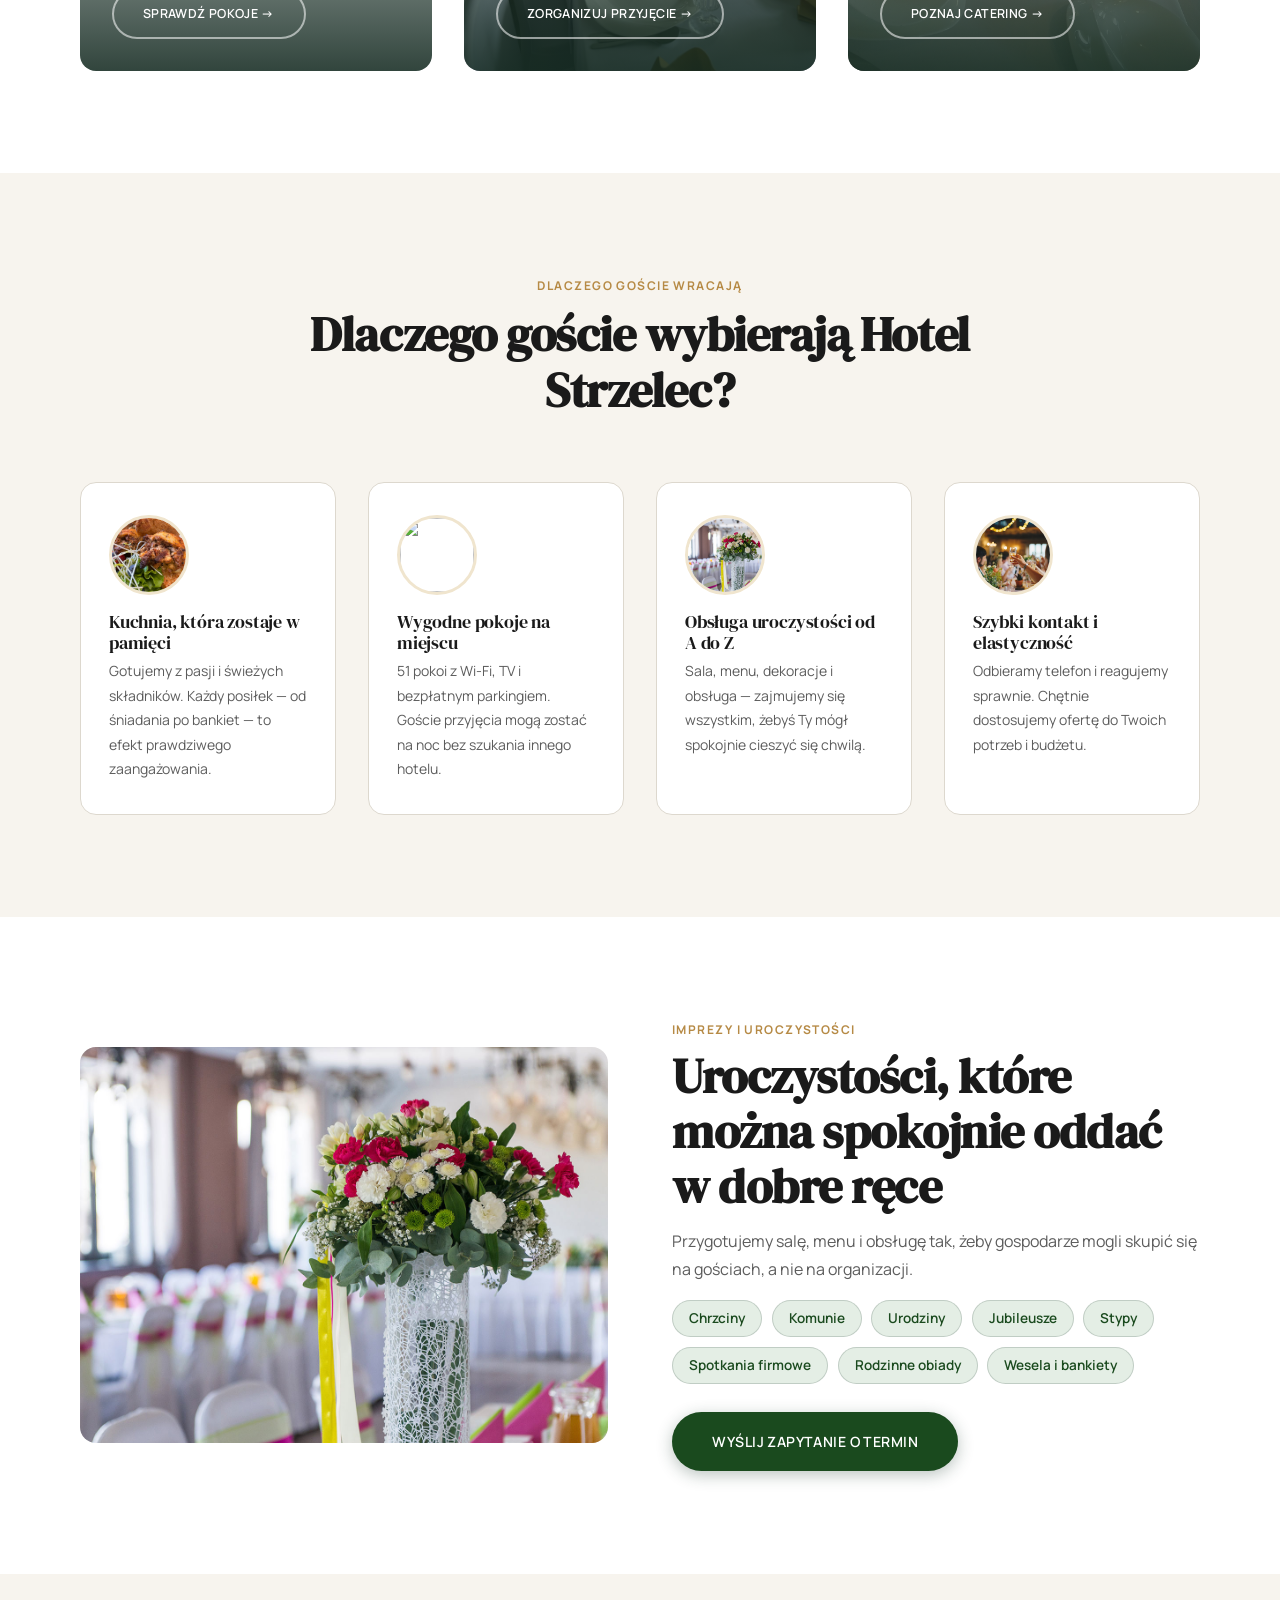
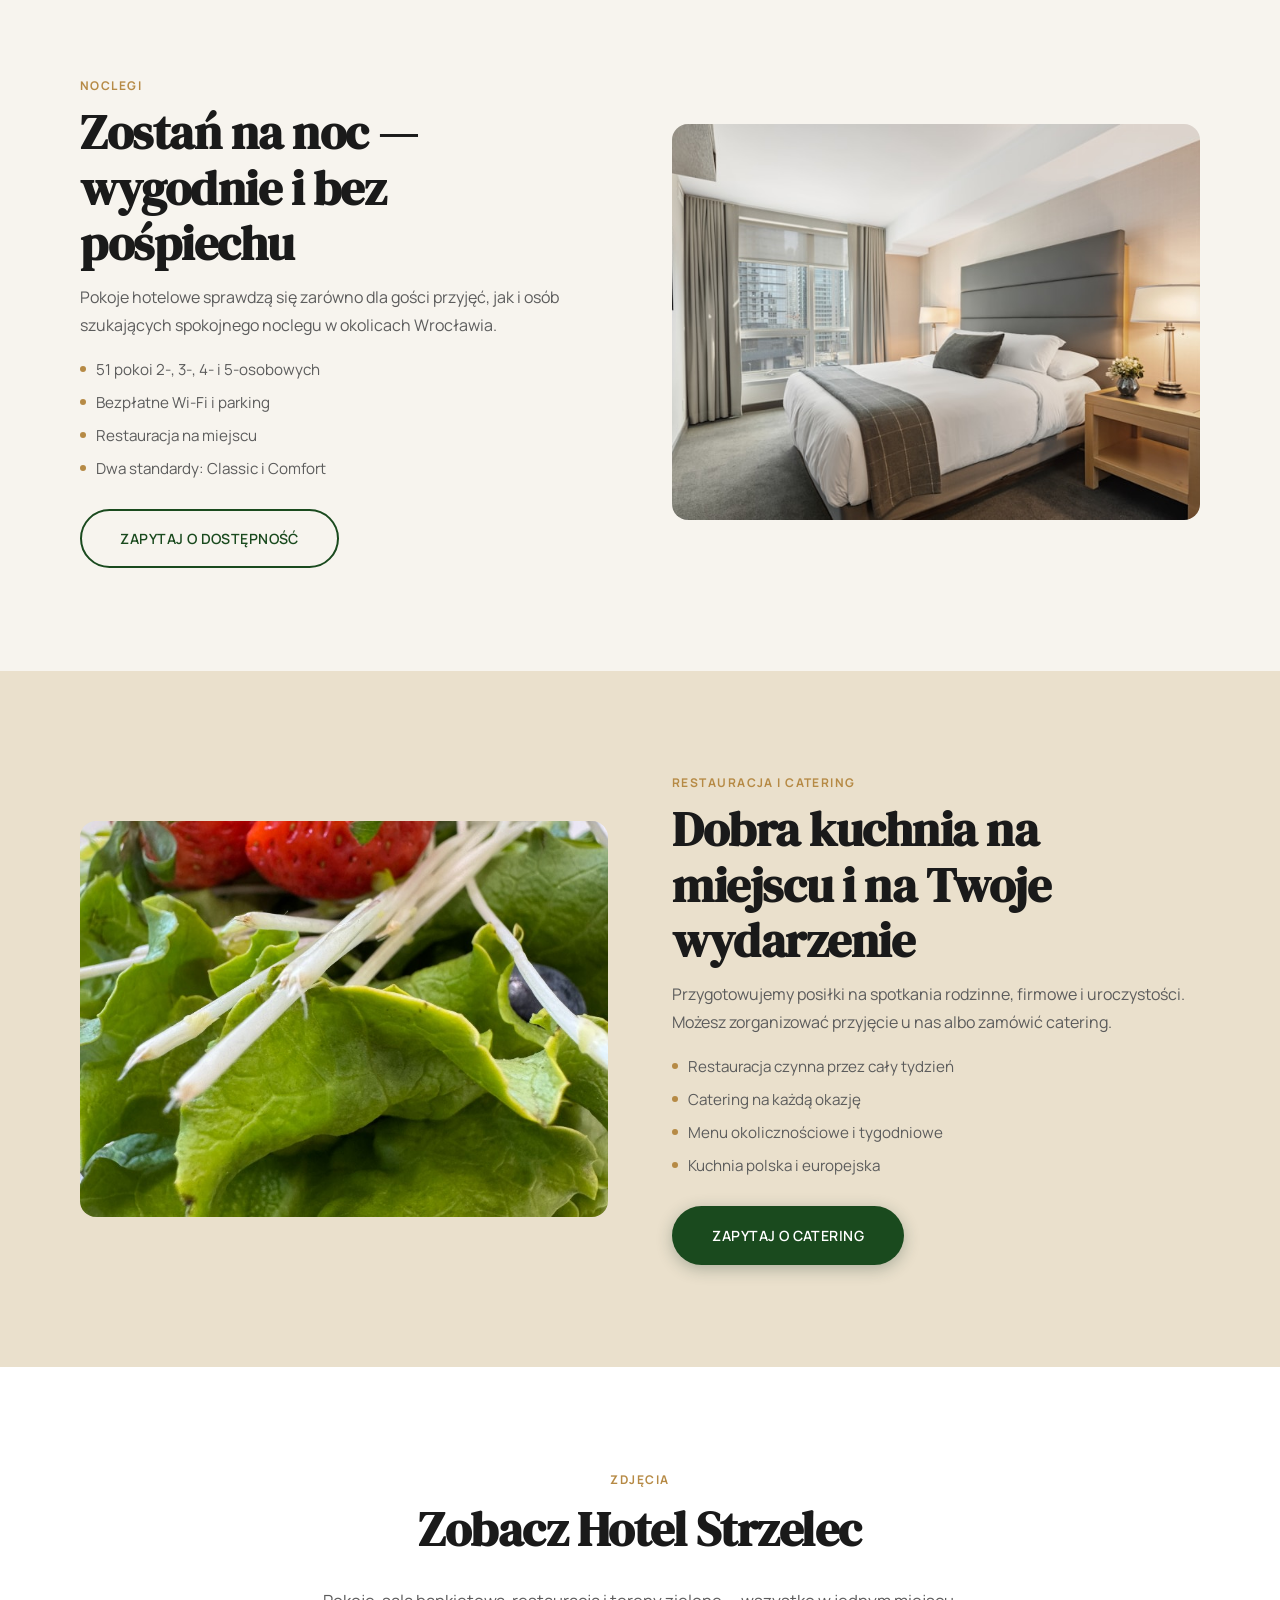
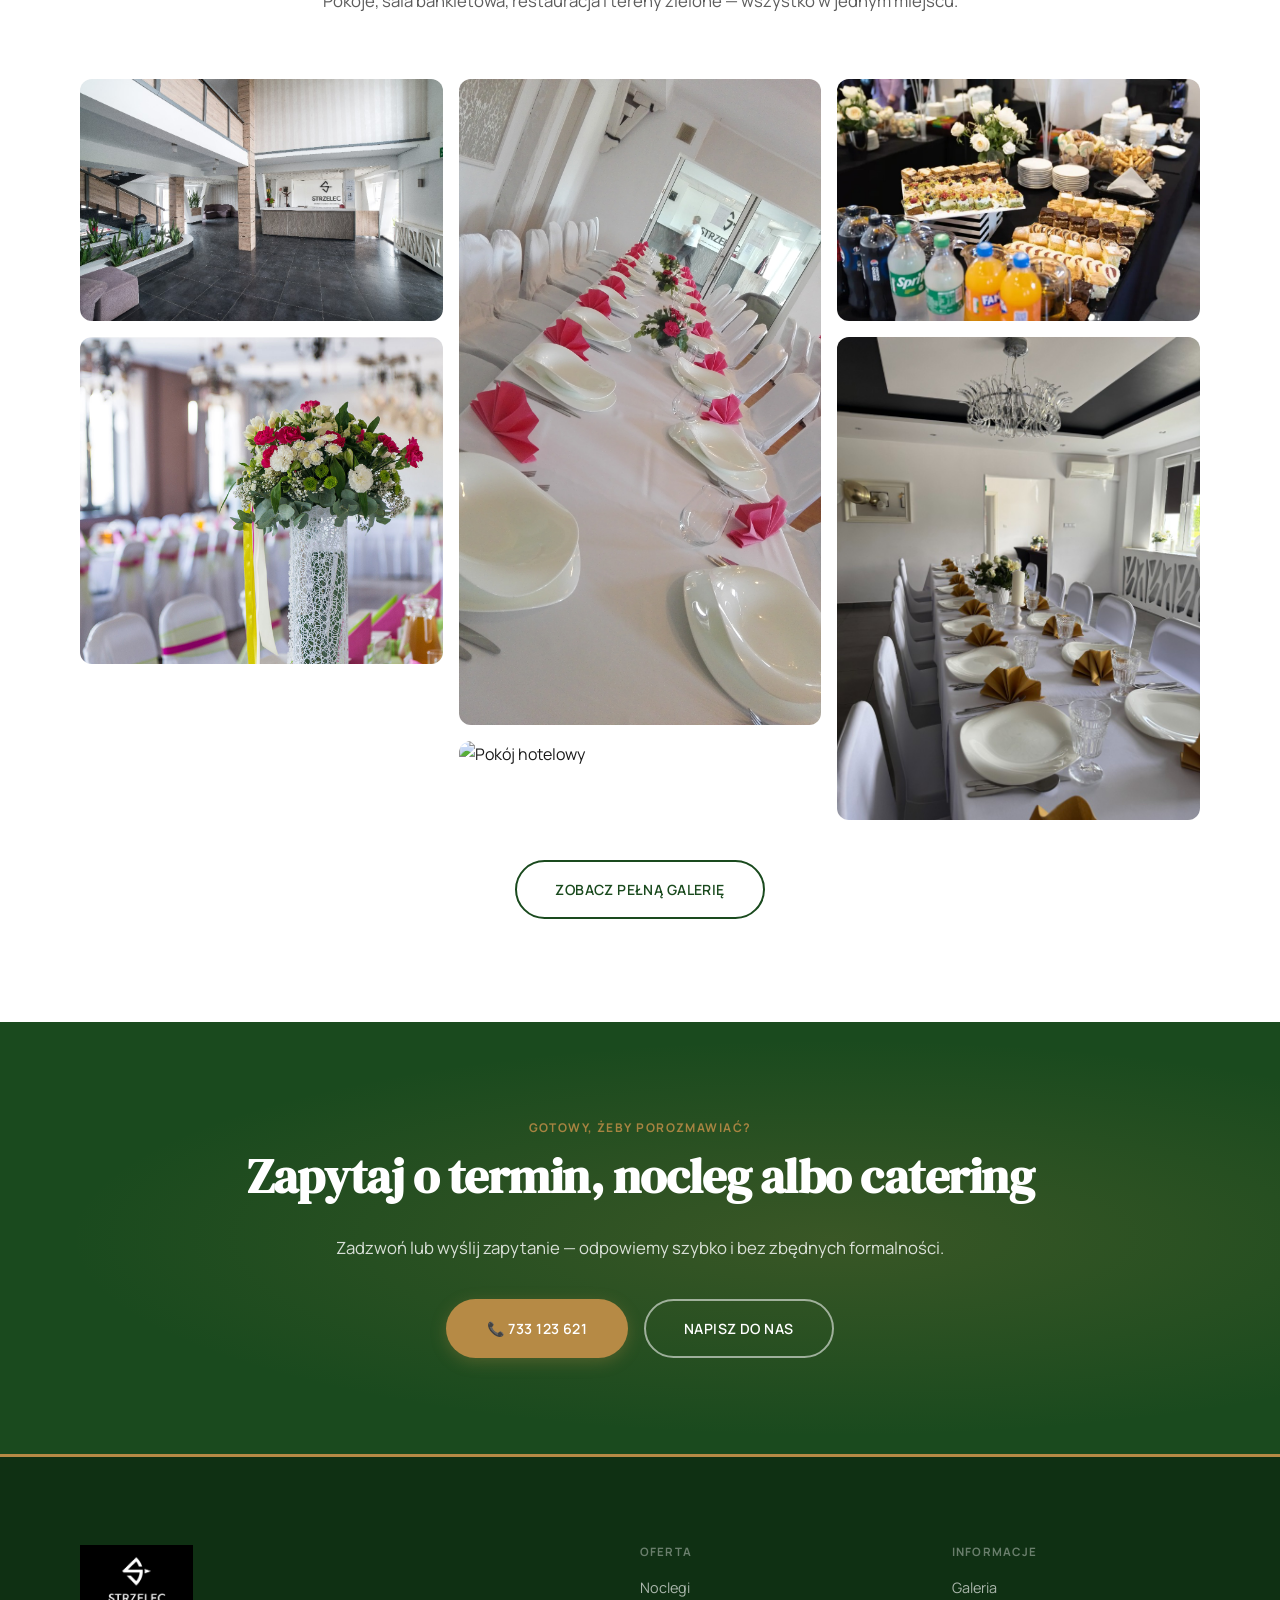
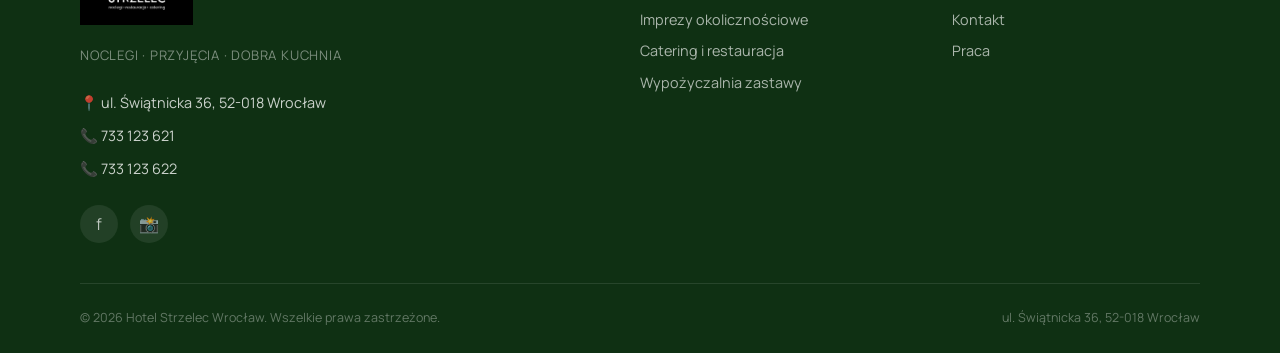
==== commit 49e60ab1: "Zielony header z białym logo, złoty CTA, paleta dopasowana do logo Co-authored-by: Cursor <cursorage" ====
--- a/index.html
+++ b/index.html
@@ -19,7 +19,7 @@
   <header class="site-header">
     <div class="header-inner">
       <a href="index.html" class="header-logo" aria-label="Hotel Strzelec – strona główna">
-        <img src="assets/img/logo-black.png" class="logo-img" alt="Logo Hotel Strzelec Wrocław" width="48" height="34">
+        <img src="assets/img/logo-white.png" class="logo-img" alt="Logo Hotel Strzelec Wrocław" width="48" height="34">
       </a>
       <nav class="site-nav" aria-label="Główna nawigacja">
         <a href="index.html" class="active">Start</a>
--- a/assets/css/style.css
+++ b/assets/css/style.css
@@ -7,19 +7,19 @@
 
 /* --- Design Tokens --- */
 :root {
-  --green:        #1F3A2E;
-  --green-dark:   #152B22;
-  --green-mid:    #2A4D3C;
-  --green-light:  #E6EDE8;
+  --green:        #1A4A1E;
+  --green-dark:   #0F3013;
+  --green-mid:    #245928;
+  --green-light:  #E4EEE5;
   --gold:         #B68A45;
   --gold-light:   #F0E5CE;
   --gold-dark:    #8C6830;
-  --ivory:        #F7F3EA;
-  --beige:        #E8DDCB;
-  --text:         #222222;
-  --muted:        #666666;
+  --ivory:        #F7F4EE;
+  --beige:        #EAE0CC;
+  --text:         #1A1A1A;
+  --muted:        #5C5C5C;
   --white:        #FFFFFF;
-  --border:       #DDD6C9;
+  --border:       #DDD8CE;
   --card-bg:      #FFFFFF;
 
   --font-display: 'DM Serif Display', Georgia, serif;
@@ -124,12 +124,11 @@
   top: 0;
   z-index: 1000;
   height: var(--header-h);
-  background: rgba(247,243,234,0.97);
-  backdrop-filter: blur(14px);
-  -webkit-backdrop-filter: blur(14px);
-  border-bottom: 1px solid var(--border);
-  display: flex;
-  align-items: center;
+  background: var(--green);
+  border-bottom: 1px solid rgba(255,255,255,0.08);
+  display: flex;
+  align-items: center;
+  box-shadow: 0 2px 16px rgba(0,0,0,0.25);
 }
 .header-inner {
   display: flex;
@@ -162,7 +161,7 @@
   font-weight: 600;
   padding: 0.45rem 0.7rem;
   border-radius: var(--radius);
-  color: var(--text);
+  color: rgba(255,255,255,0.82);
   letter-spacing: 0.02em;
   text-transform: uppercase;
   transition: color var(--t), background var(--t);
@@ -170,16 +169,16 @@
 }
 .site-nav a:hover,
 .site-nav a.active {
-  color: var(--green);
-  background: var(--green-light);
-}
-.site-nav a:focus-visible { outline: 2px solid var(--green); outline-offset: 2px; }
+  color: #fff;
+  background: rgba(255,255,255,0.12);
+}
+.site-nav a:focus-visible { outline: 2px solid var(--gold); outline-offset: 2px; }
 
 .header-cta {
   display: inline-flex;
   align-items: center;
   gap: 0.4rem;
-  background: var(--green);
+  background: var(--gold);
   color: var(--white) !important;
   font-size: 0.82rem;
   font-weight: 700;
@@ -187,12 +186,17 @@
   border-radius: var(--radius-pill);
   letter-spacing: 0.04em;
   text-transform: uppercase;
-  transition: background var(--t), transform var(--t);
+  transition: background var(--t), transform var(--t), box-shadow var(--t);
   white-space: nowrap;
   flex-shrink: 0;
-}
-.header-cta:hover { background: var(--green-dark); transform: translateY(-1px); }
-.header-cta:focus-visible { outline: 2px solid var(--green); outline-offset: 3px; }
+  box-shadow: 0 2px 10px rgba(182,138,69,0.4);
+}
+.header-cta:hover {
+  background: var(--gold-dark);
+  transform: translateY(-1px);
+  box-shadow: 0 4px 16px rgba(182,138,69,0.5);
+}
+.header-cta:focus-visible { outline: 2px solid var(--gold); outline-offset: 3px; }
 
 /* Hamburger */
 .hamburger {
@@ -206,13 +210,13 @@
   border-radius: var(--radius);
   transition: background var(--t);
 }
-.hamburger:hover { background: var(--green-light); }
-.hamburger:focus-visible { outline: 2px solid var(--green); outline-offset: 2px; }
+.hamburger:hover { background: rgba(255,255,255,0.12); }
+.hamburger:focus-visible { outline: 2px solid var(--gold); outline-offset: 2px; }
 .hamburger span {
   display: block;
   width: 100%;
   height: 2px;
-  background: var(--text);
+  background: rgba(255,255,255,0.9);
   border-radius: 2px;
   transition: transform var(--t), opacity var(--t);
 }
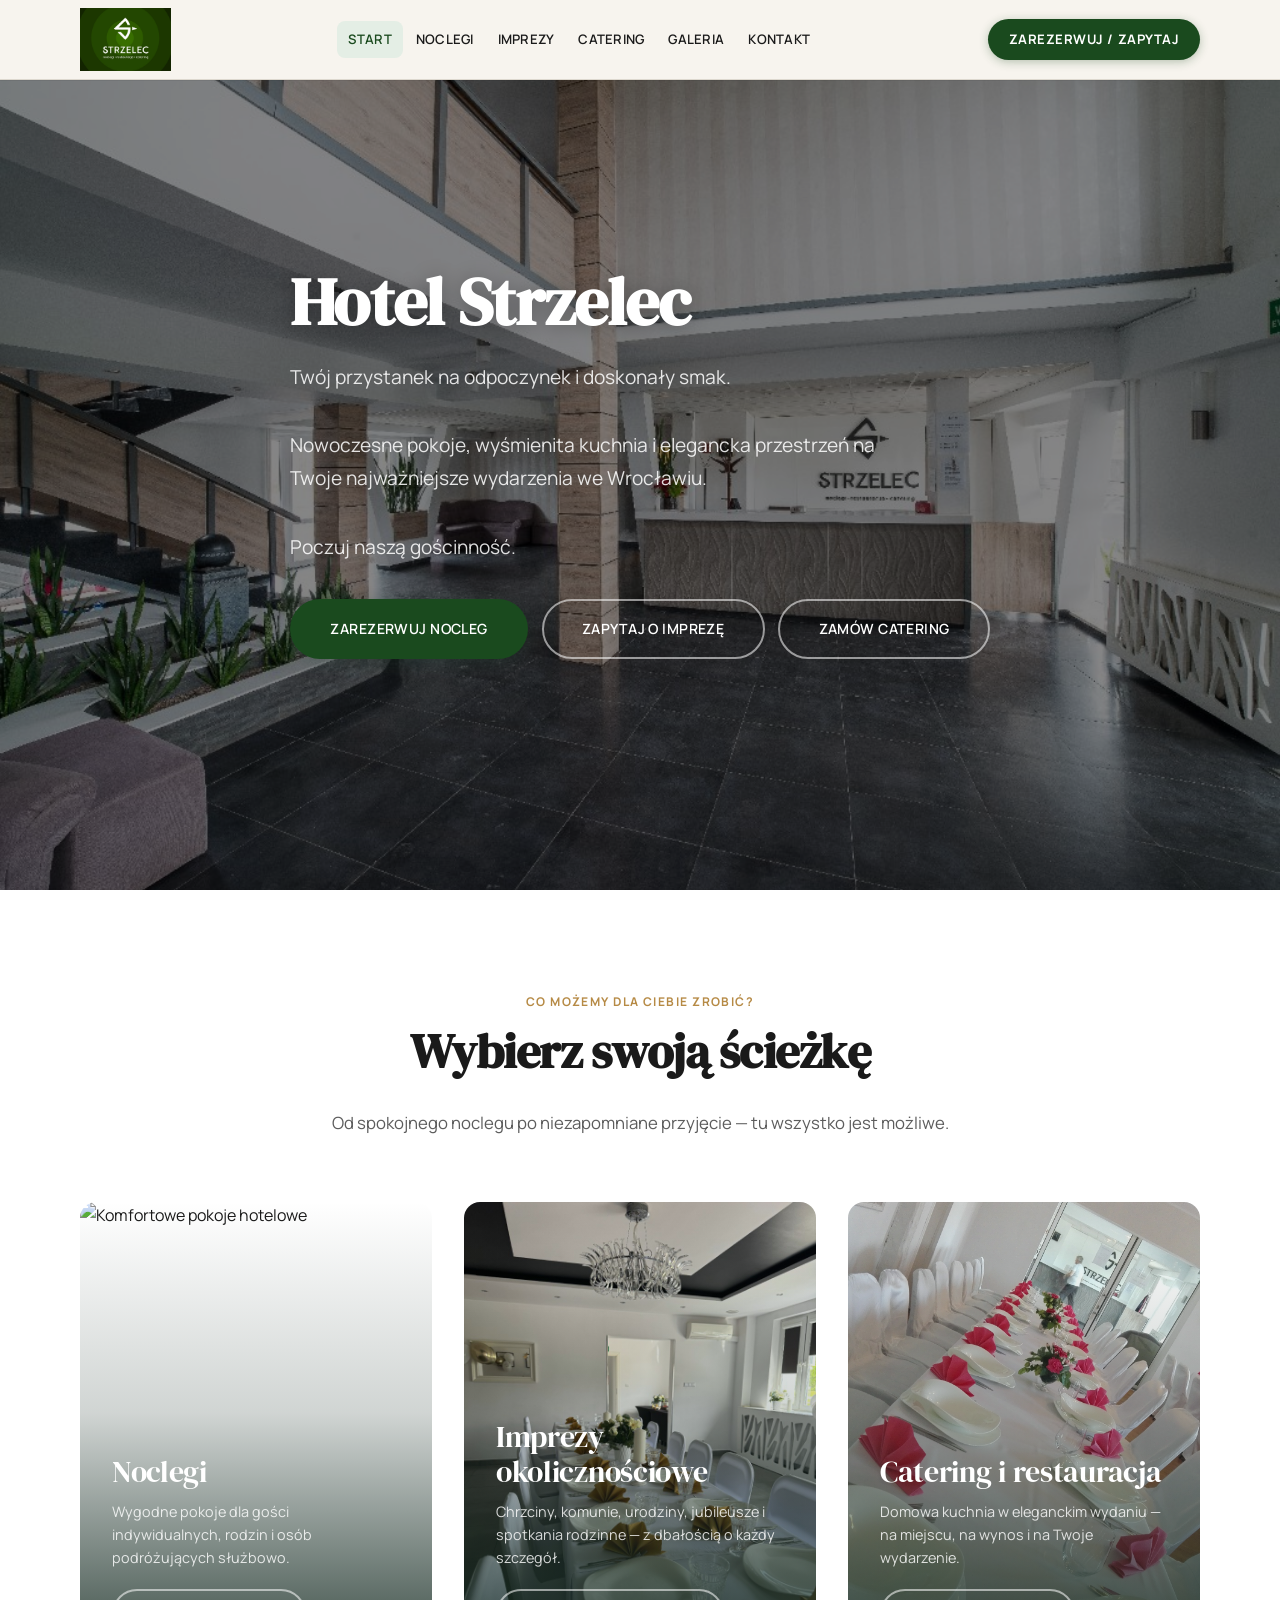
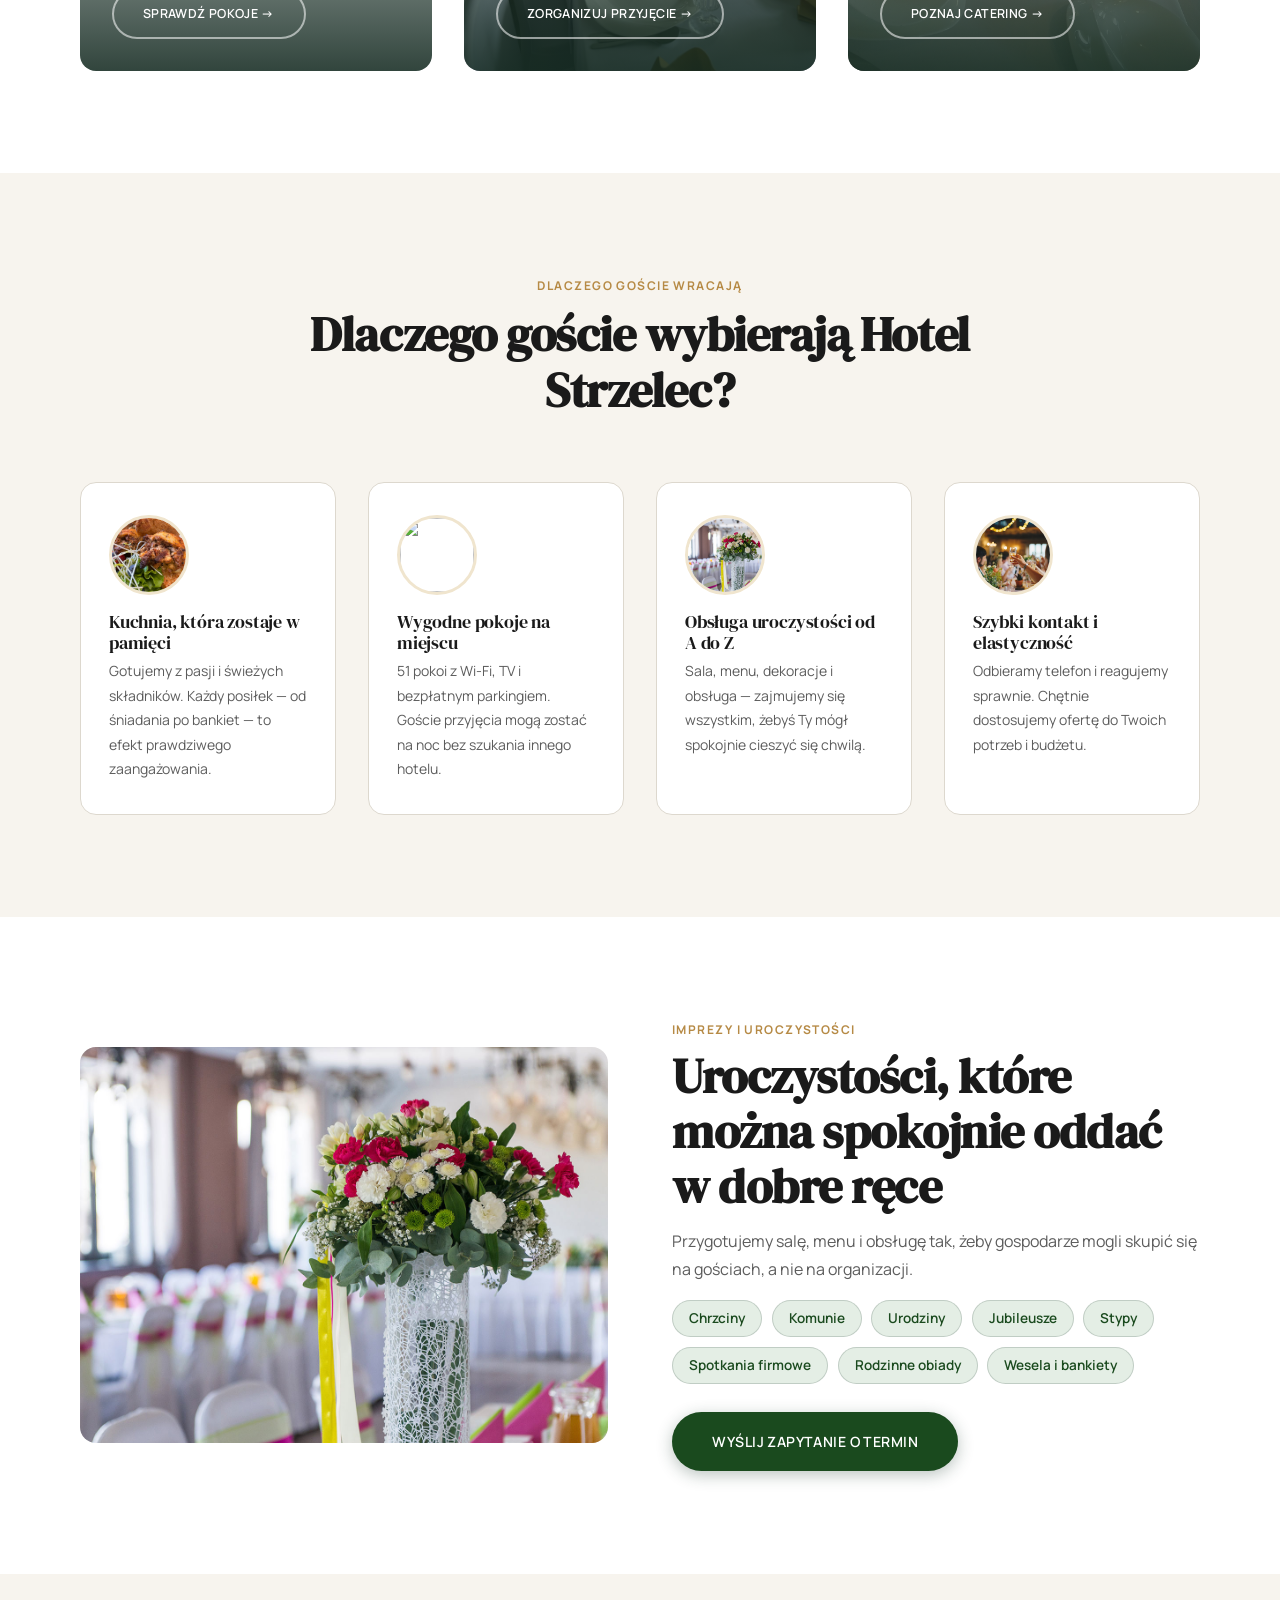
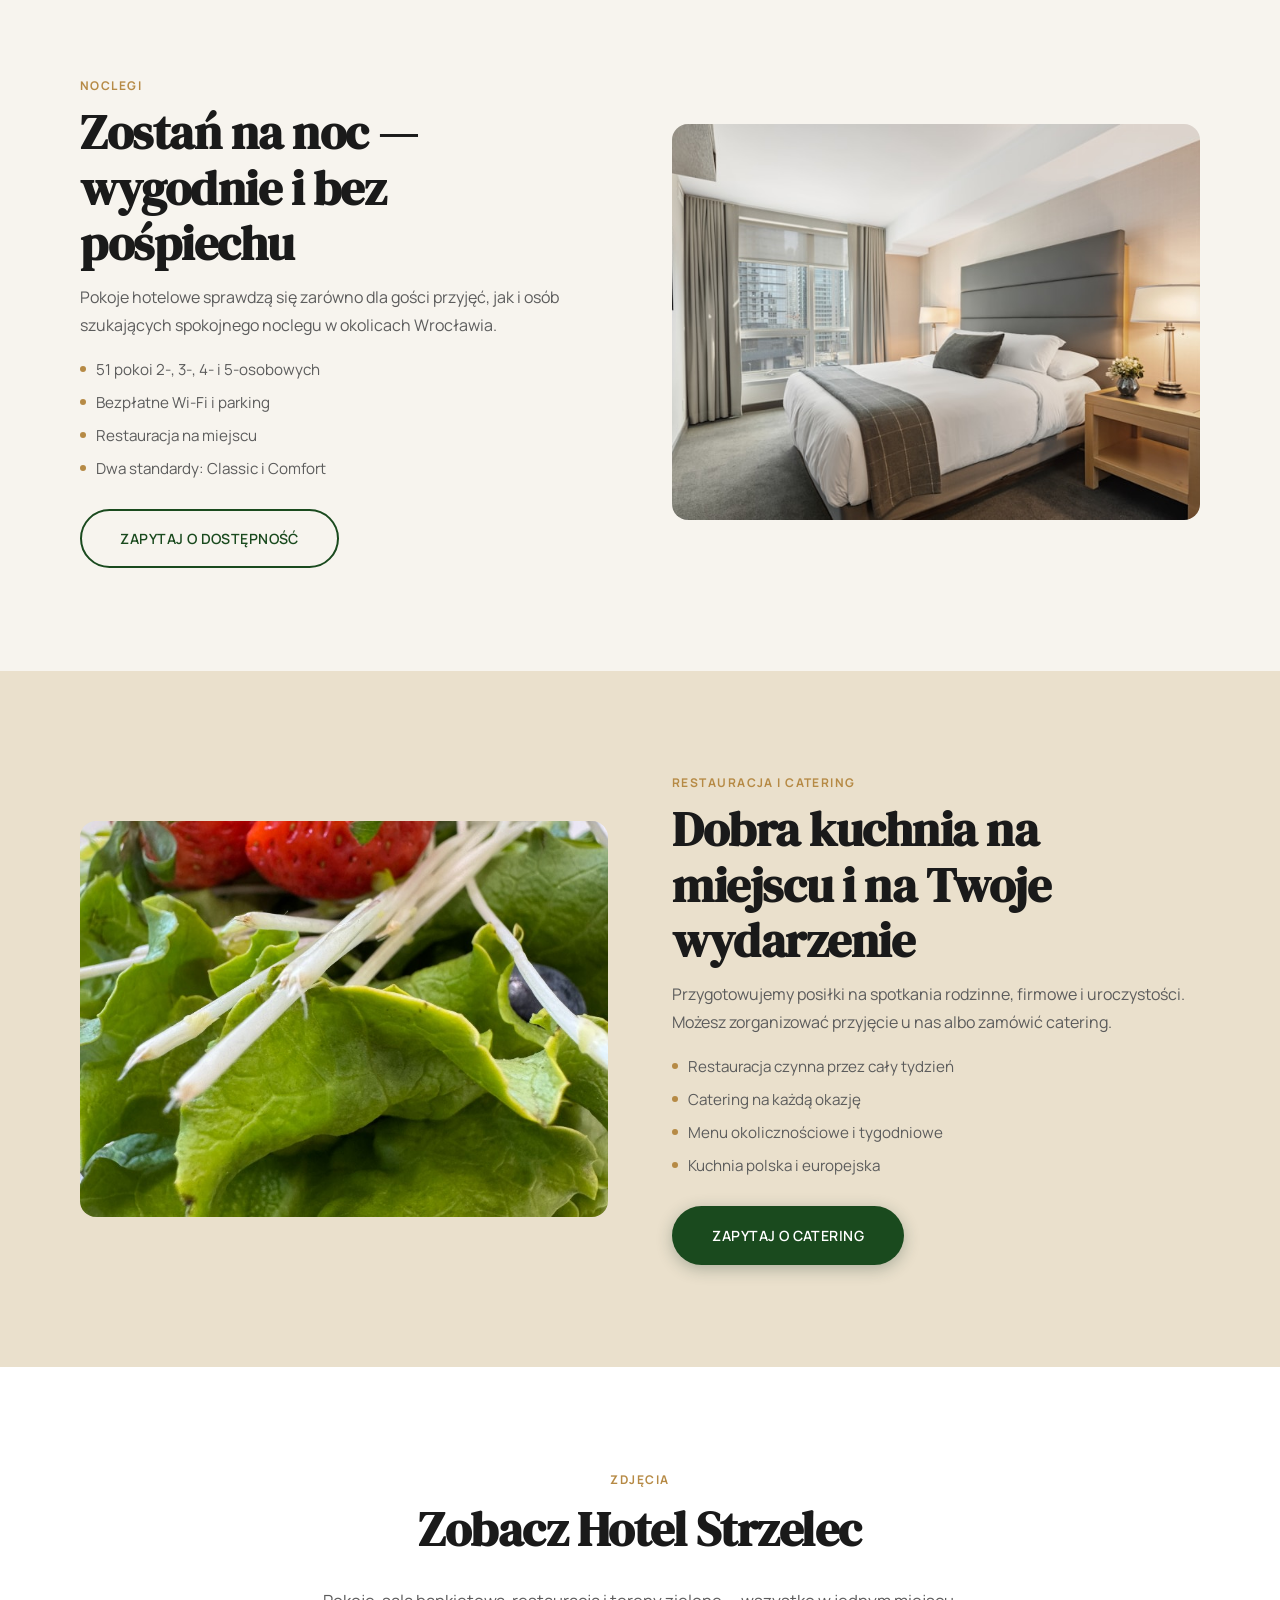
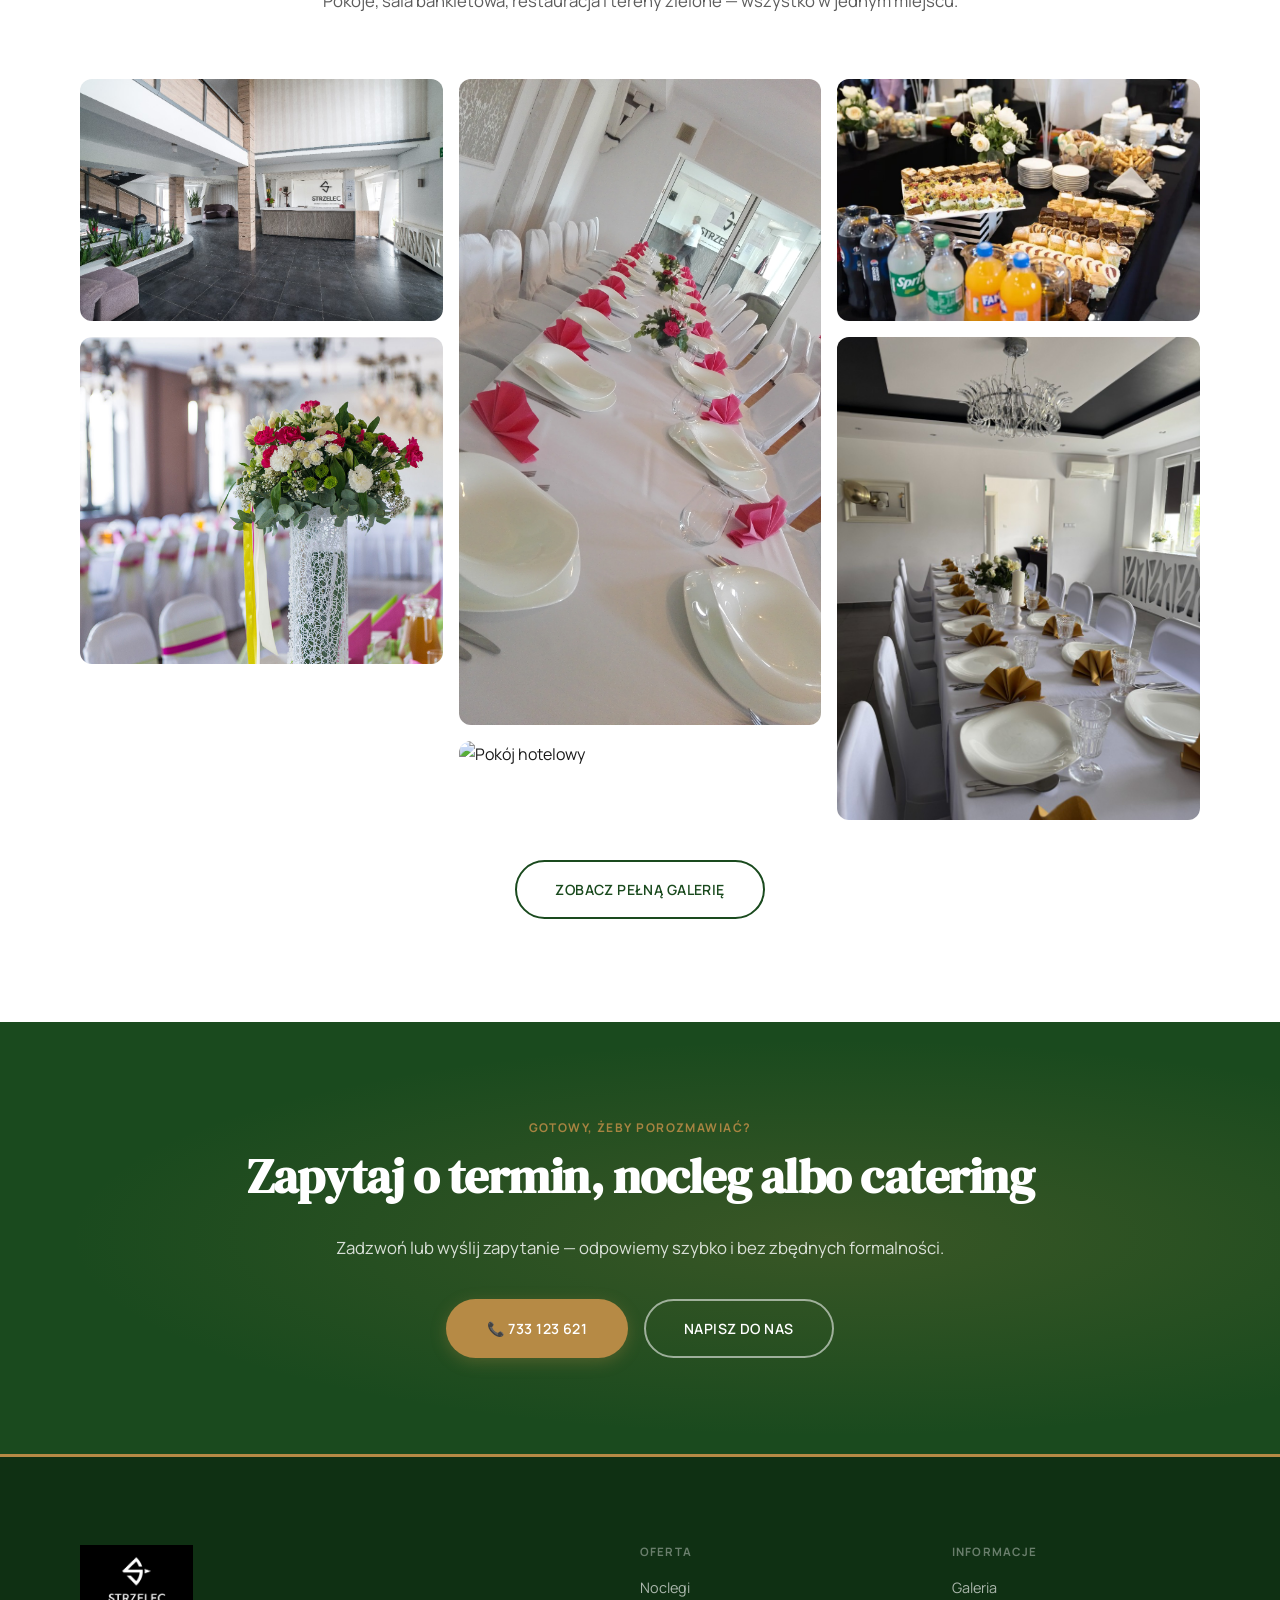
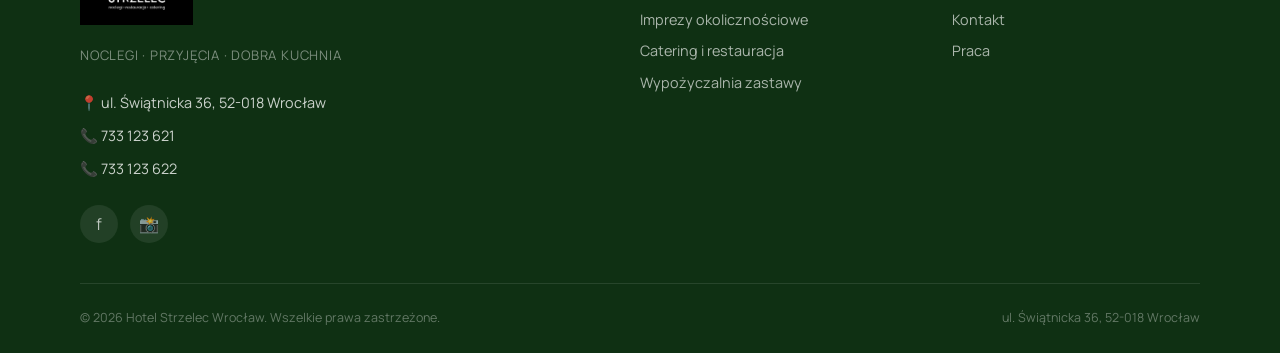
==== commit 1adfee47: "Przywrócono jasny header; zielone logo w headerze, białe w stopce Co-authored-by: Cursor <cursoragen" ====
--- a/index.html
+++ b/index.html
@@ -19,7 +19,7 @@
   <header class="site-header">
     <div class="header-inner">
       <a href="index.html" class="header-logo" aria-label="Hotel Strzelec – strona główna">
-        <img src="assets/img/logo-white.png" class="logo-img" alt="Logo Hotel Strzelec Wrocław" width="48" height="34">
+        <img src="assets/img/logo-green.png" class="logo-img" alt="Logo Hotel Strzelec Wrocław" width="48" height="34">
       </a>
       <nav class="site-nav" aria-label="Główna nawigacja">
         <a href="index.html" class="active">Start</a>
--- a/assets/css/style.css
+++ b/assets/css/style.css
@@ -124,11 +124,13 @@
   top: 0;
   z-index: 1000;
   height: var(--header-h);
-  background: var(--green);
-  border-bottom: 1px solid rgba(255,255,255,0.08);
-  display: flex;
-  align-items: center;
-  box-shadow: 0 2px 16px rgba(0,0,0,0.25);
+  background: rgba(247,244,238,0.97);
+  backdrop-filter: blur(14px);
+  -webkit-backdrop-filter: blur(14px);
+  border-bottom: 1px solid var(--border);
+  display: flex;
+  align-items: center;
+  box-shadow: 0 1px 0 rgba(0,0,0,0.06);
 }
 .header-inner {
   display: flex;
@@ -161,7 +163,7 @@
   font-weight: 600;
   padding: 0.45rem 0.7rem;
   border-radius: var(--radius);
-  color: rgba(255,255,255,0.82);
+  color: var(--text);
   letter-spacing: 0.02em;
   text-transform: uppercase;
   transition: color var(--t), background var(--t);
@@ -169,16 +171,16 @@
 }
 .site-nav a:hover,
 .site-nav a.active {
-  color: #fff;
-  background: rgba(255,255,255,0.12);
-}
-.site-nav a:focus-visible { outline: 2px solid var(--gold); outline-offset: 2px; }
+  color: var(--green);
+  background: var(--green-light);
+}
+.site-nav a:focus-visible { outline: 2px solid var(--green); outline-offset: 2px; }
 
 .header-cta {
   display: inline-flex;
   align-items: center;
   gap: 0.4rem;
-  background: var(--gold);
+  background: var(--green);
   color: var(--white) !important;
   font-size: 0.82rem;
   font-weight: 700;
@@ -189,14 +191,14 @@
   transition: background var(--t), transform var(--t), box-shadow var(--t);
   white-space: nowrap;
   flex-shrink: 0;
-  box-shadow: 0 2px 10px rgba(182,138,69,0.4);
+  box-shadow: 0 2px 10px rgba(26,74,30,0.3);
 }
 .header-cta:hover {
-  background: var(--gold-dark);
+  background: var(--green-dark);
   transform: translateY(-1px);
-  box-shadow: 0 4px 16px rgba(182,138,69,0.5);
-}
-.header-cta:focus-visible { outline: 2px solid var(--gold); outline-offset: 3px; }
+  box-shadow: 0 4px 16px rgba(26,74,30,0.4);
+}
+.header-cta:focus-visible { outline: 2px solid var(--green); outline-offset: 3px; }
 
 /* Hamburger */
 .hamburger {
@@ -210,13 +212,13 @@
   border-radius: var(--radius);
   transition: background var(--t);
 }
-.hamburger:hover { background: rgba(255,255,255,0.12); }
-.hamburger:focus-visible { outline: 2px solid var(--gold); outline-offset: 2px; }
+.hamburger:hover { background: var(--green-light); }
+.hamburger:focus-visible { outline: 2px solid var(--green); outline-offset: 2px; }
 .hamburger span {
   display: block;
   width: 100%;
   height: 2px;
-  background: rgba(255,255,255,0.9);
+  background: var(--text);
   border-radius: 2px;
   transition: transform var(--t), opacity var(--t);
 }
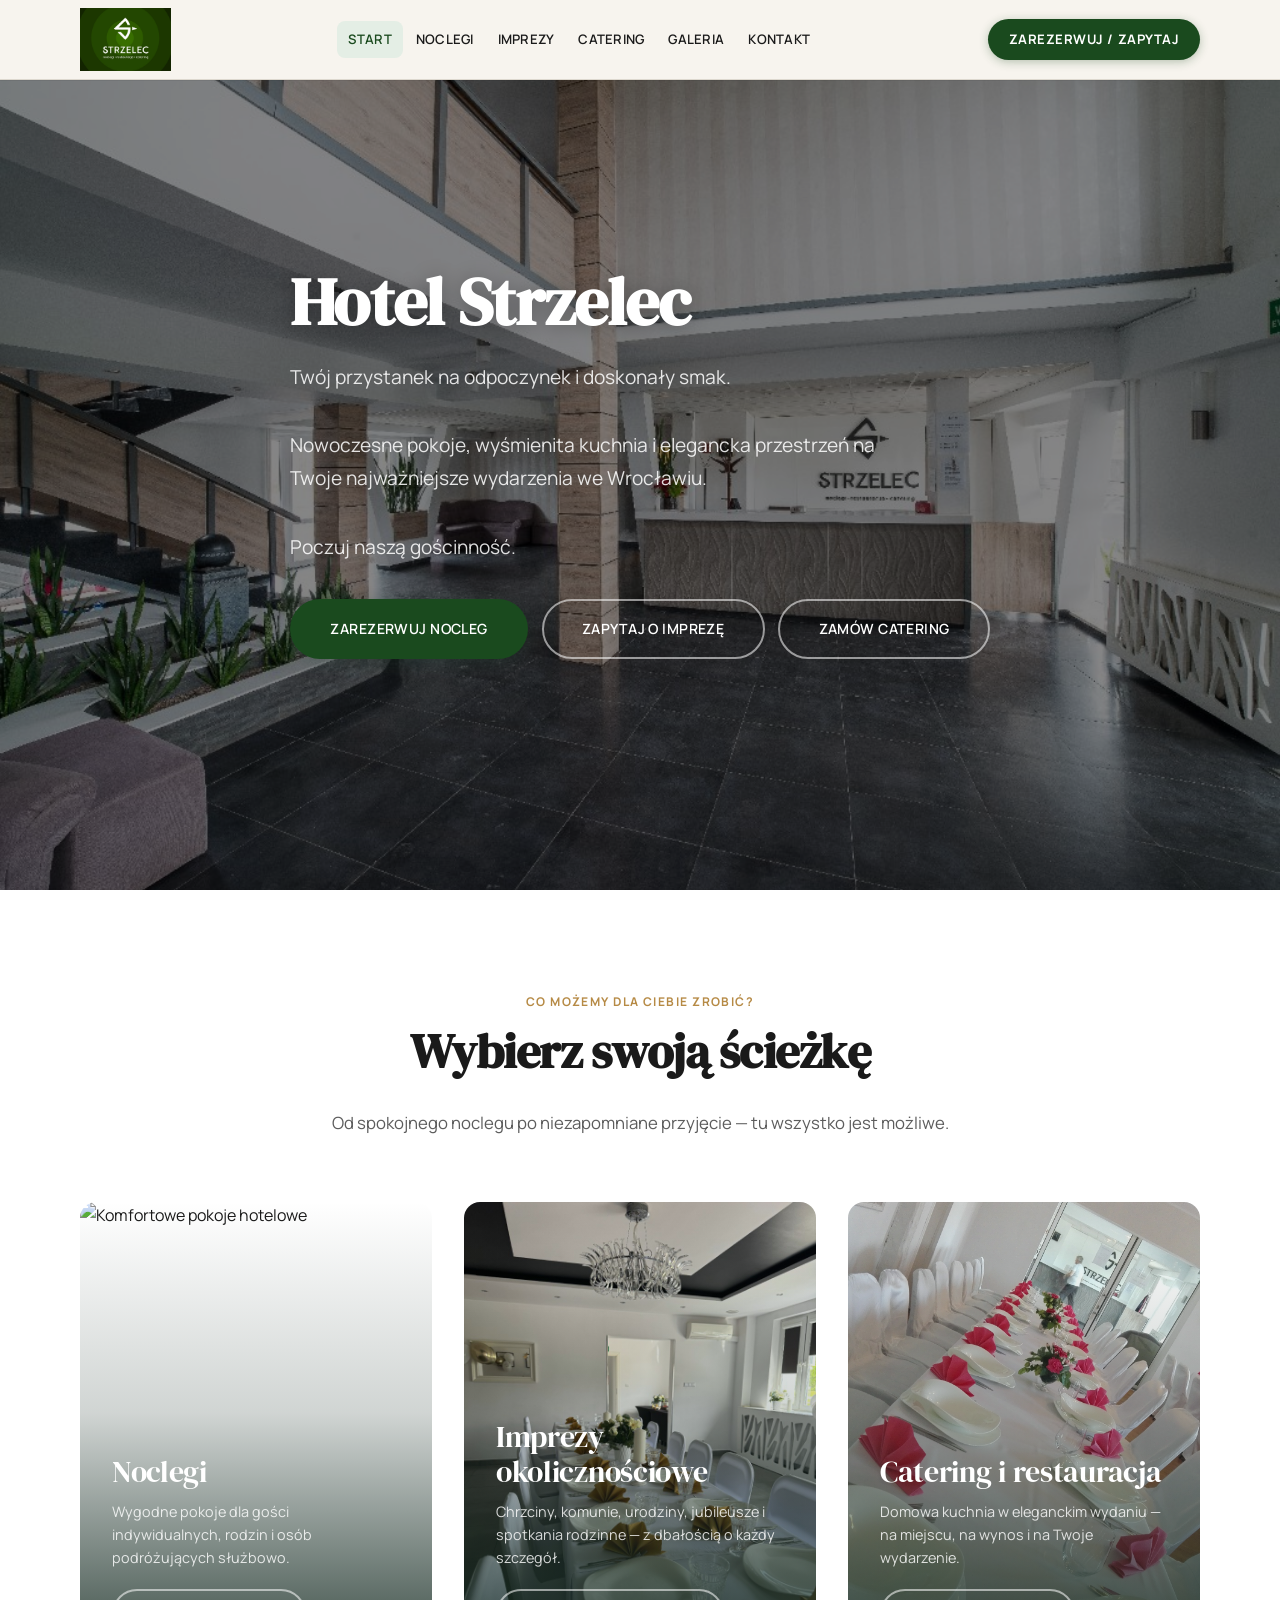
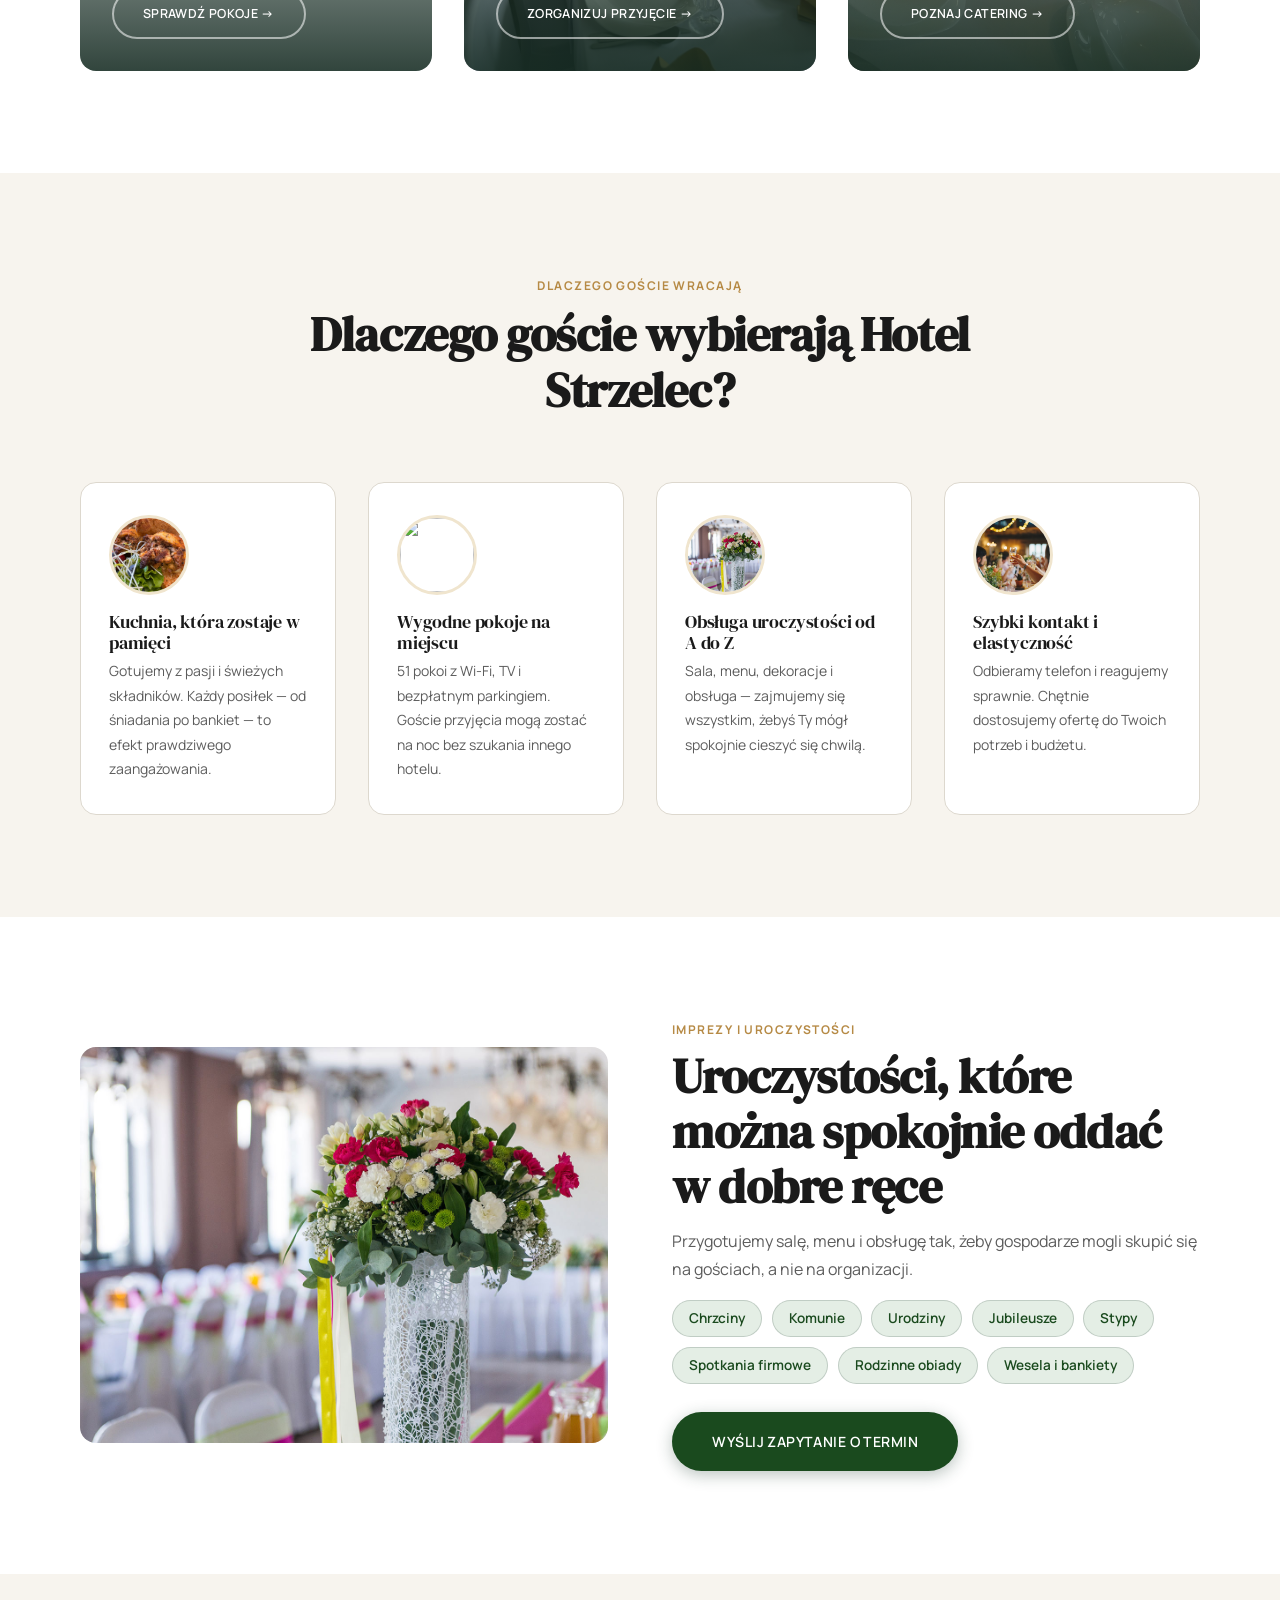
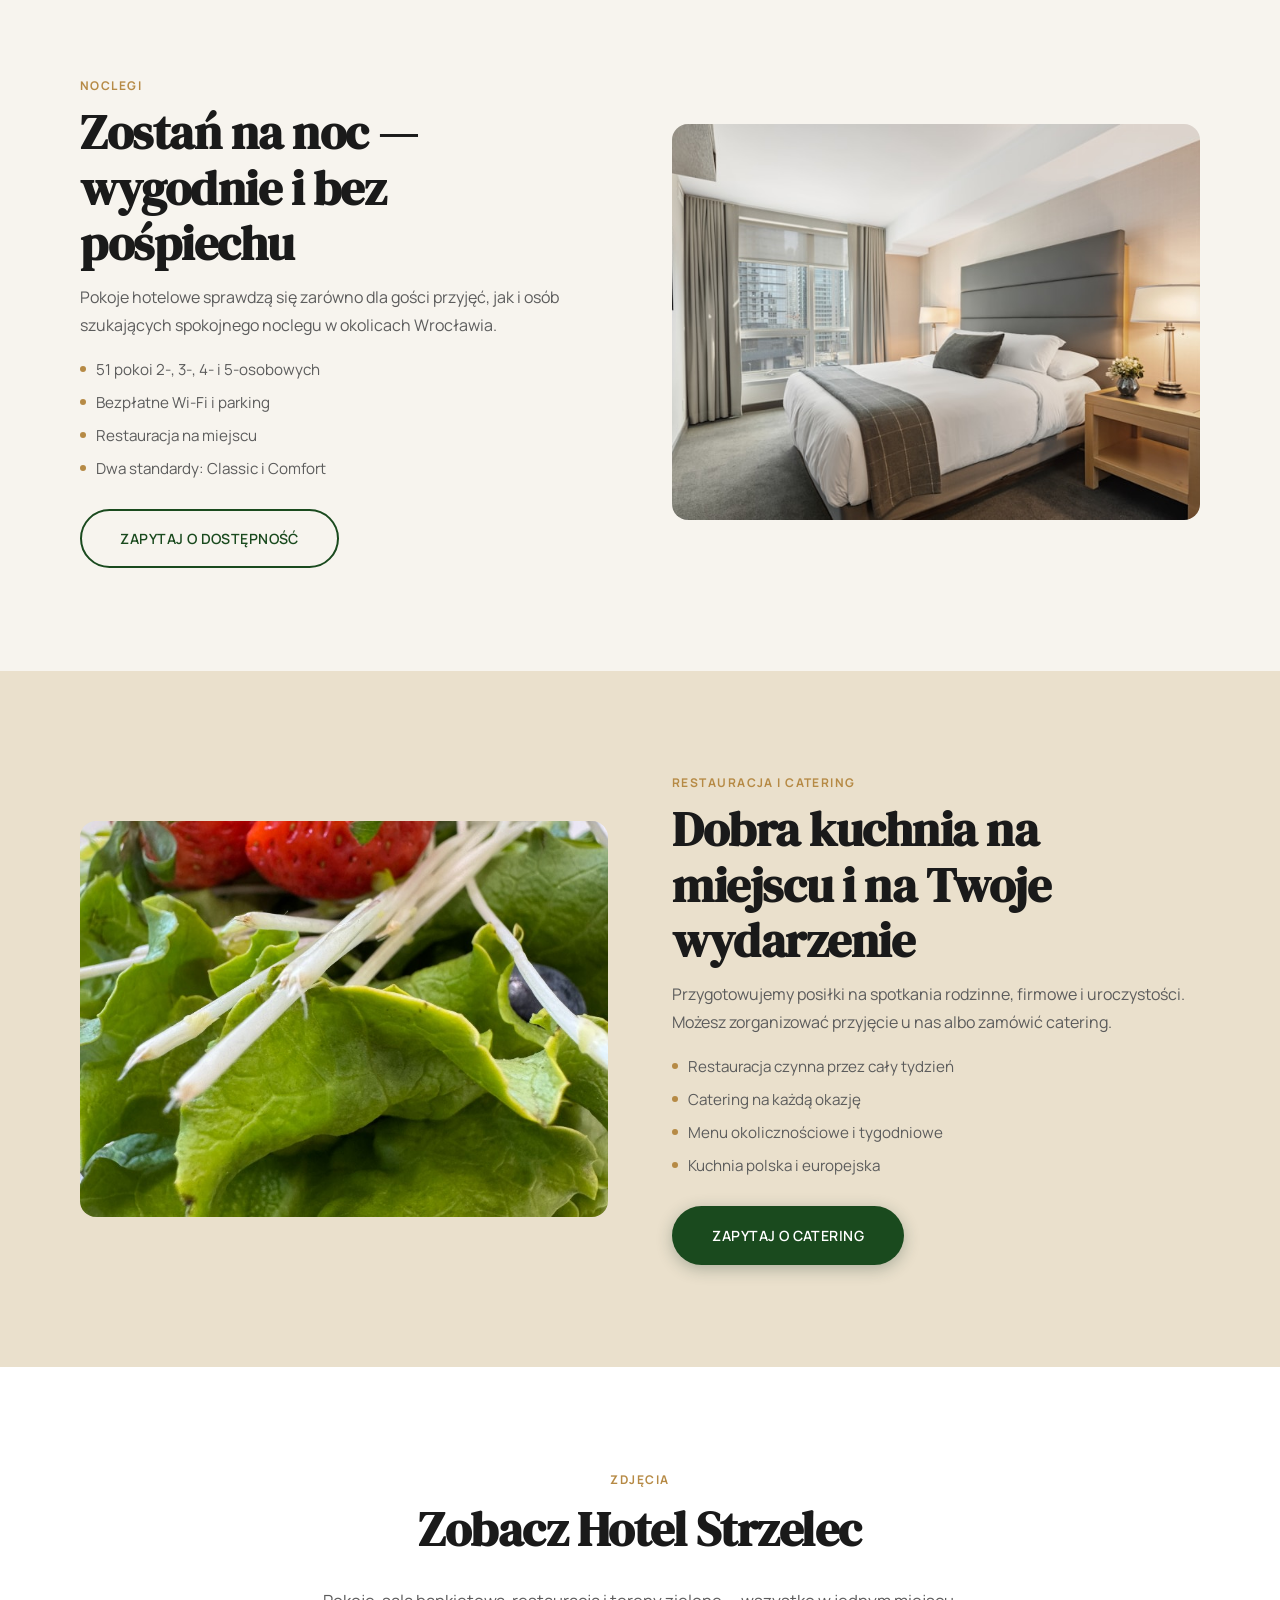
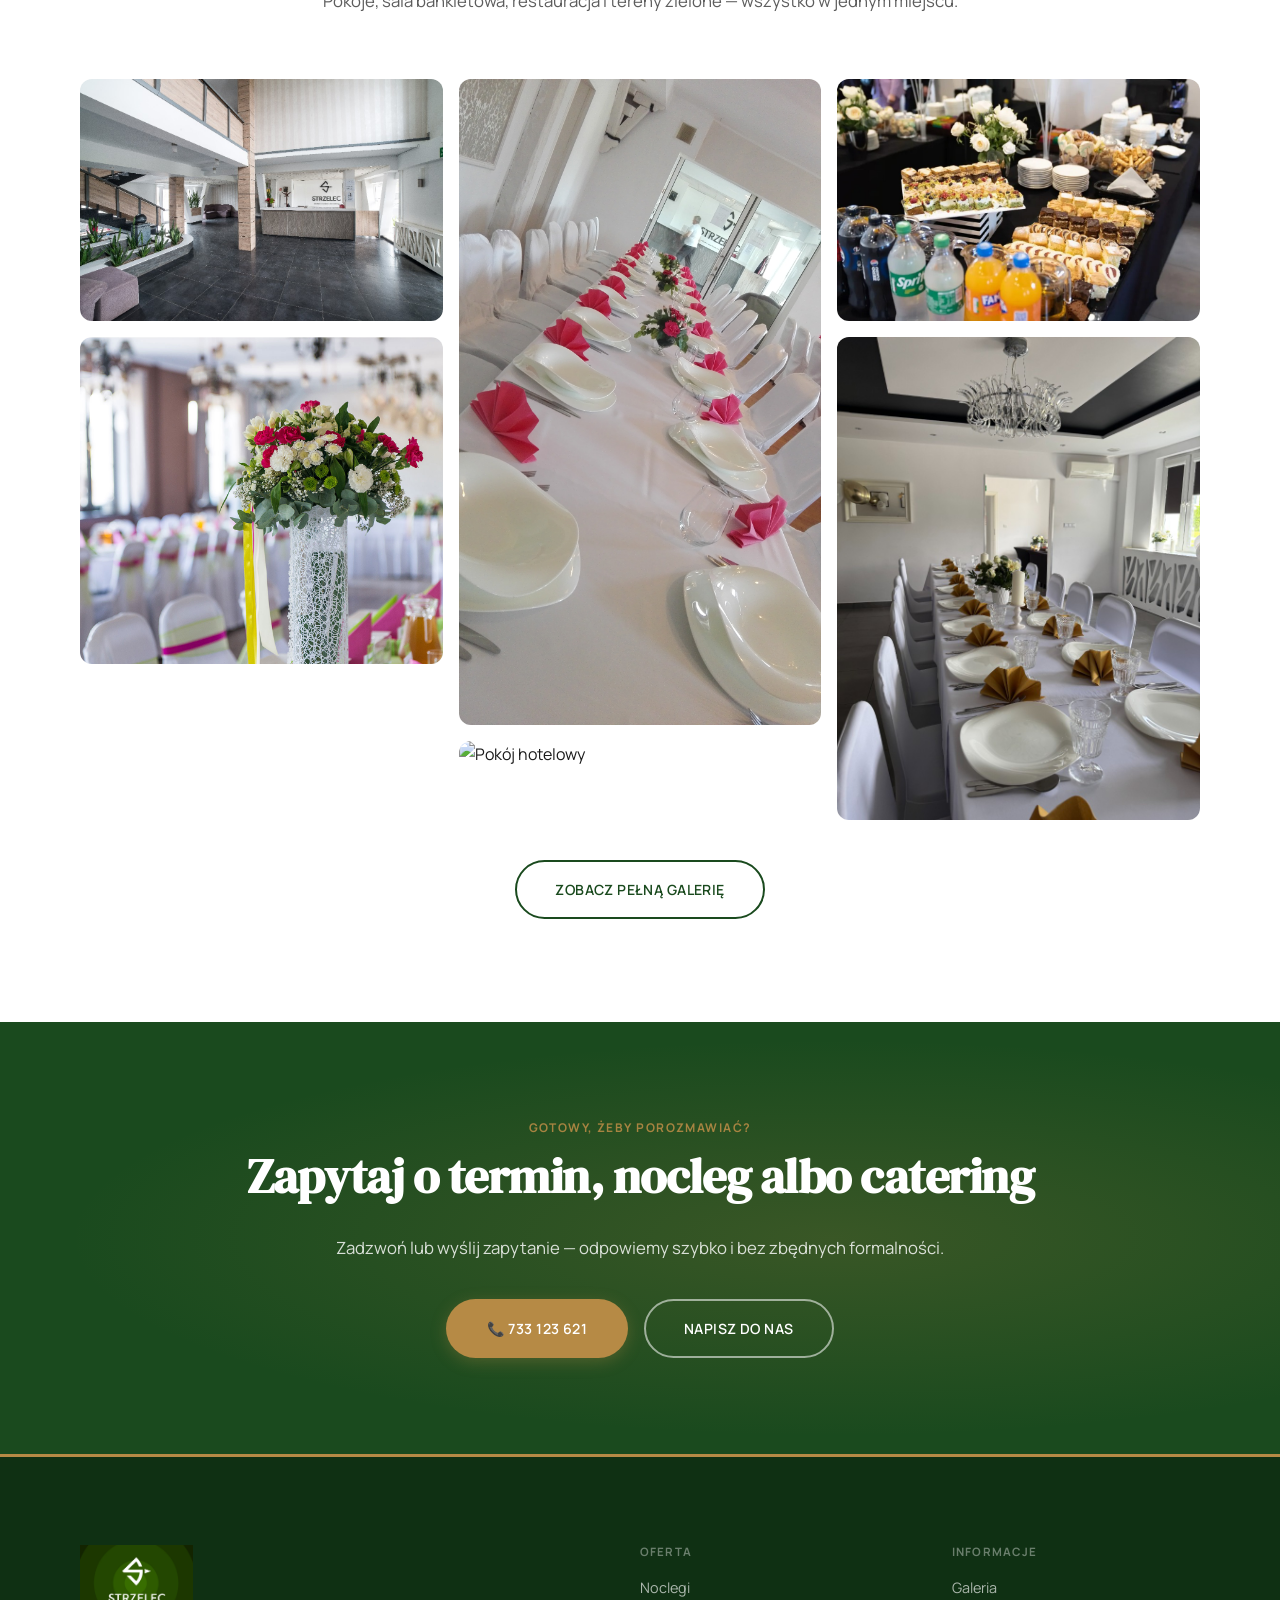
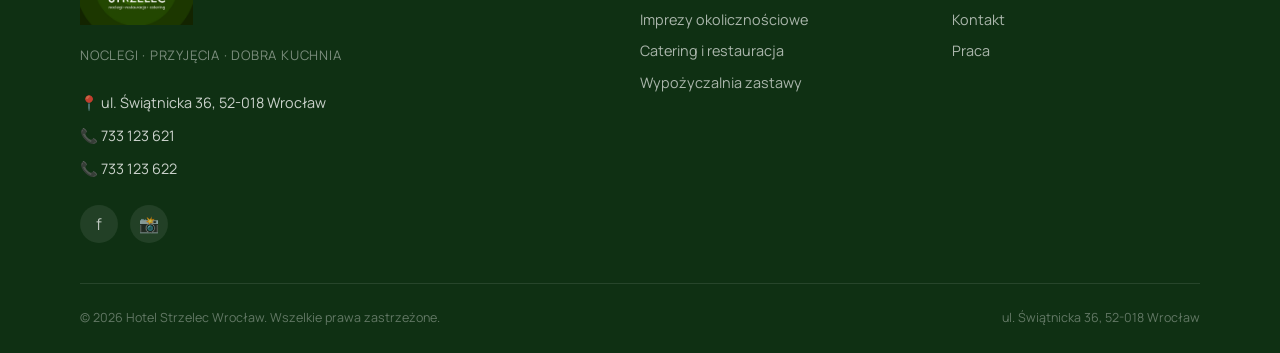
==== commit 43b76b5d: "Stopka: zielone logo zamiast białego (czarne tło logo-white było widoczne) Co-authored-by: Cursor <c" ====
--- a/index.html
+++ b/index.html
@@ -264,7 +264,7 @@
     <div class="container">
       <div class="footer-grid">
         <div class="footer-brand">
-          <img src="assets/img/logo-white.png" alt="Logo Hotel Strzelec" class="footer-logo">
+          <img src="assets/img/logo-green.png" alt="Logo Hotel Strzelec" class="footer-logo">
           <div class="footer-tagline">noclegi · przyjęcia · dobra kuchnia</div>
           <div class="footer-contact">
             <a href="https://www.google.com/maps/dir/?api=1&destination=ul.+%C5%9Awi%C4%85tnicka+36+Wroc%C5%82aw" target="_blank" rel="noopener">📍 ul. Świątnicka 36, 52-018 Wrocław</a>
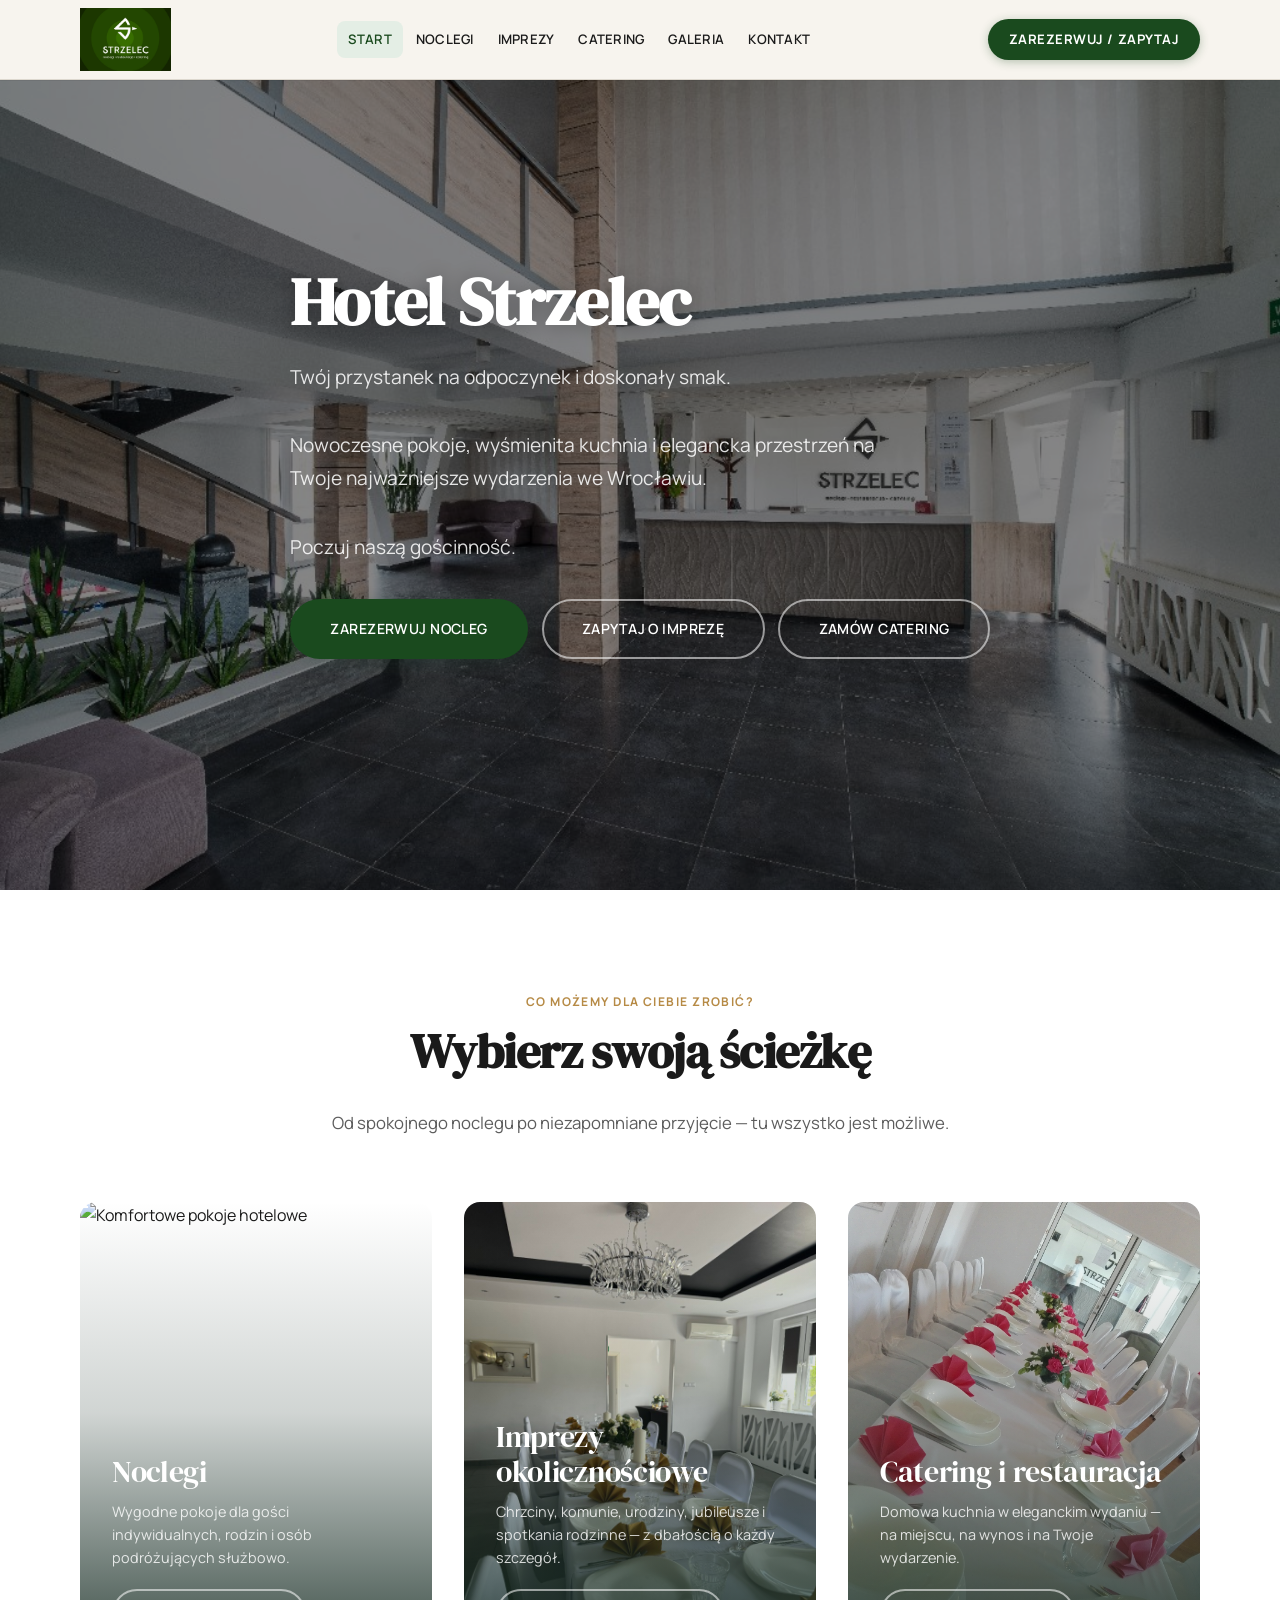
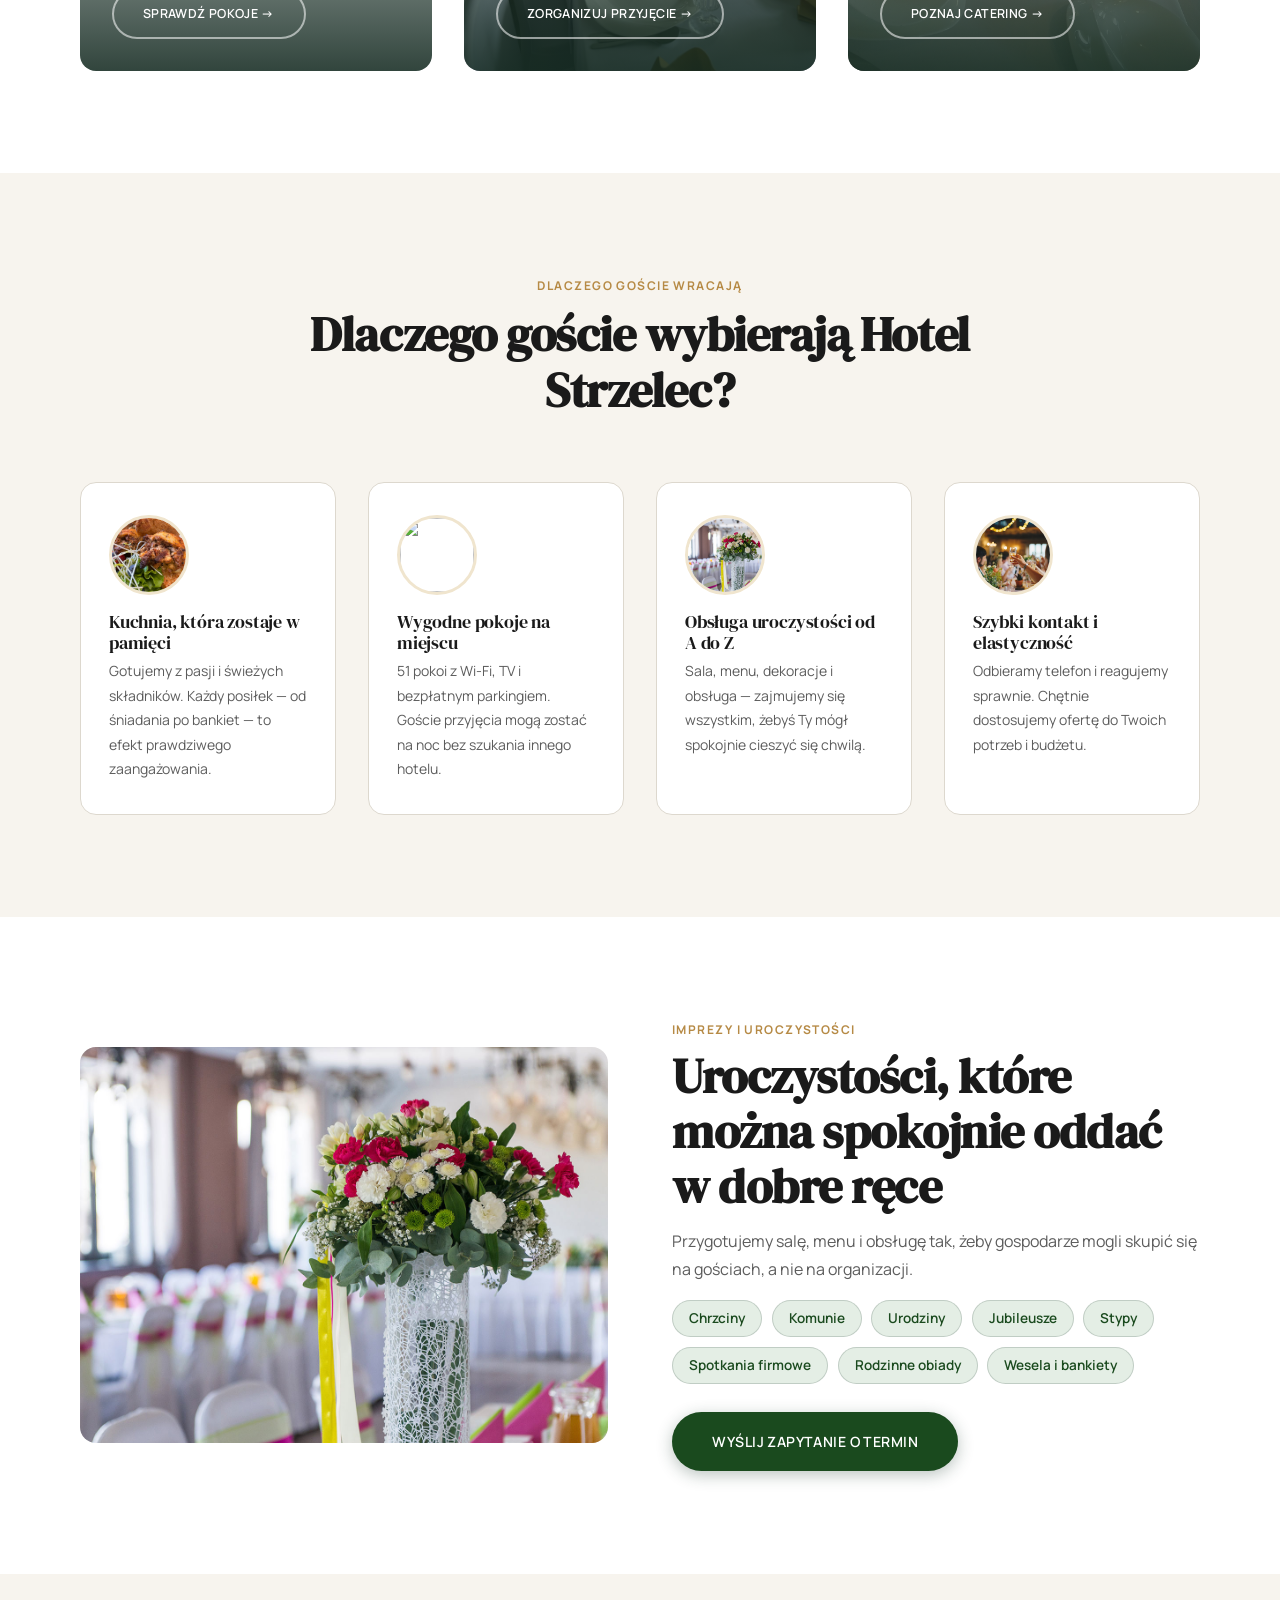
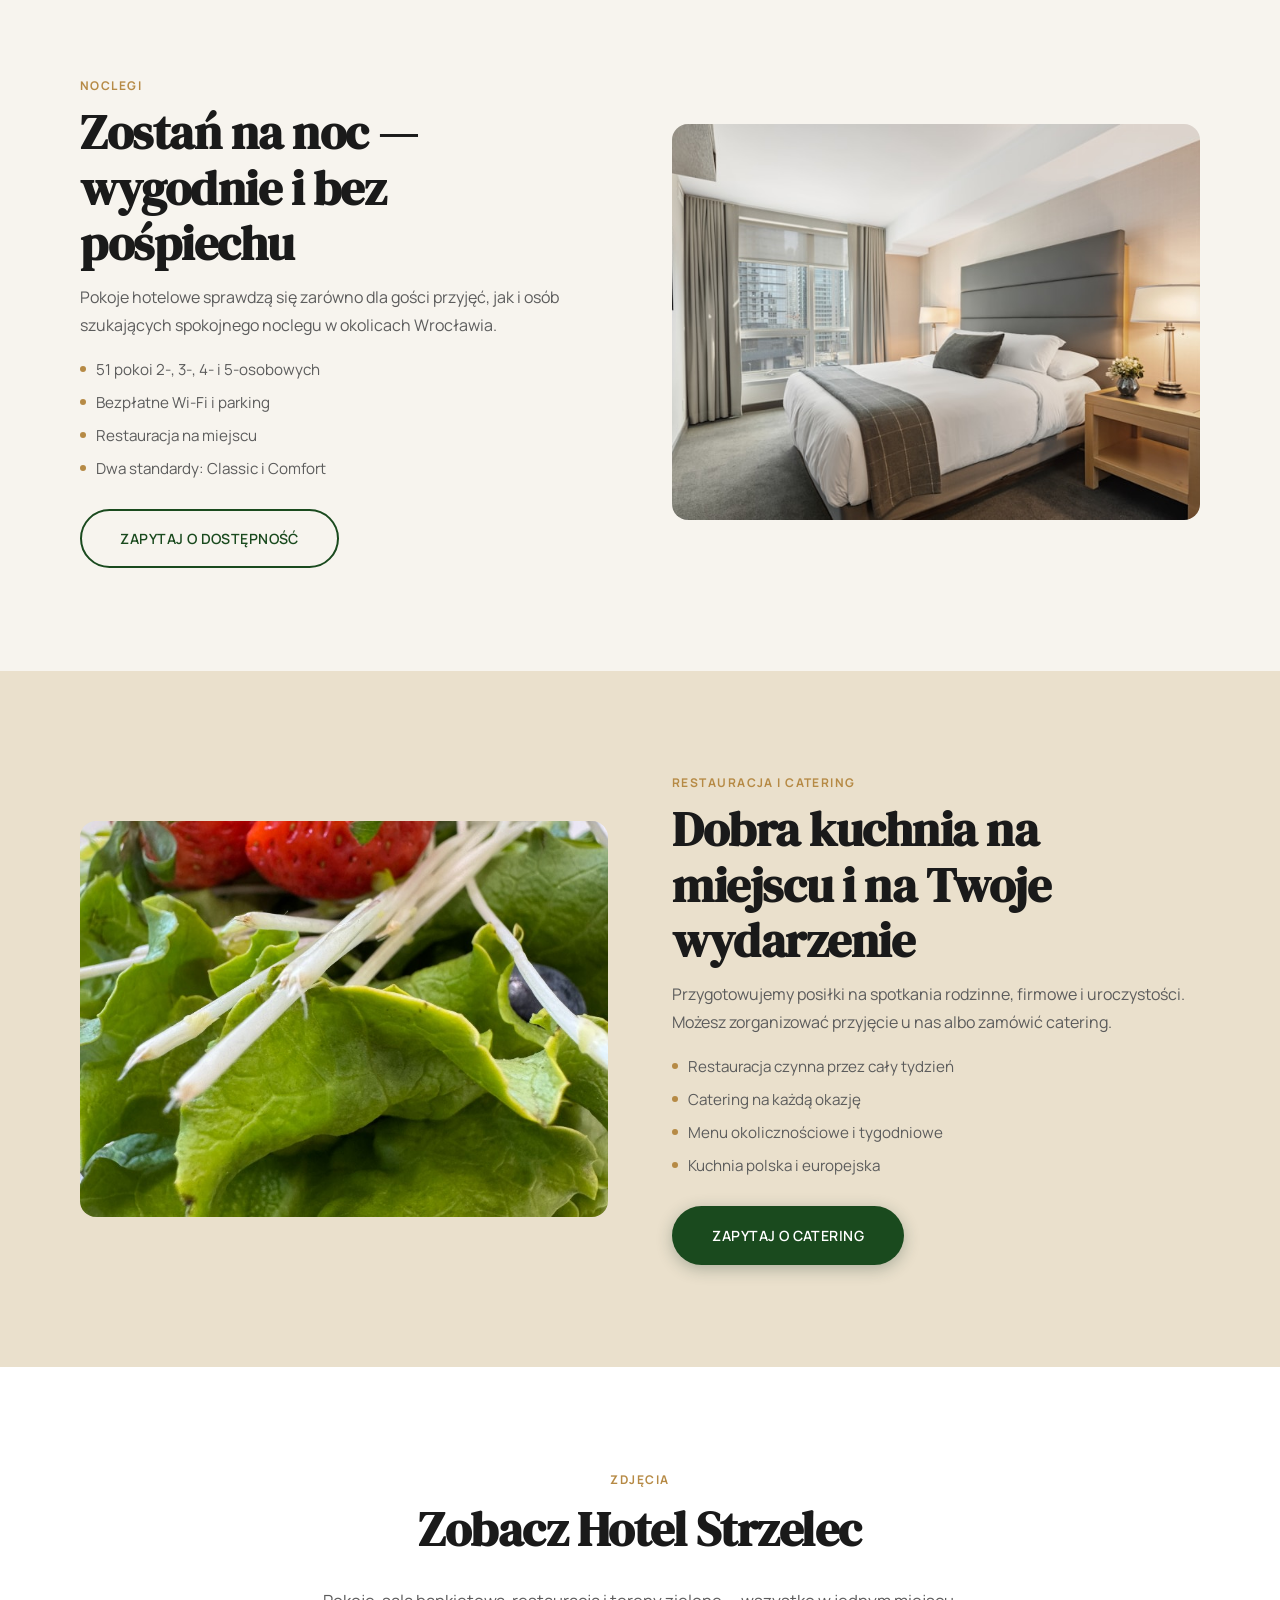
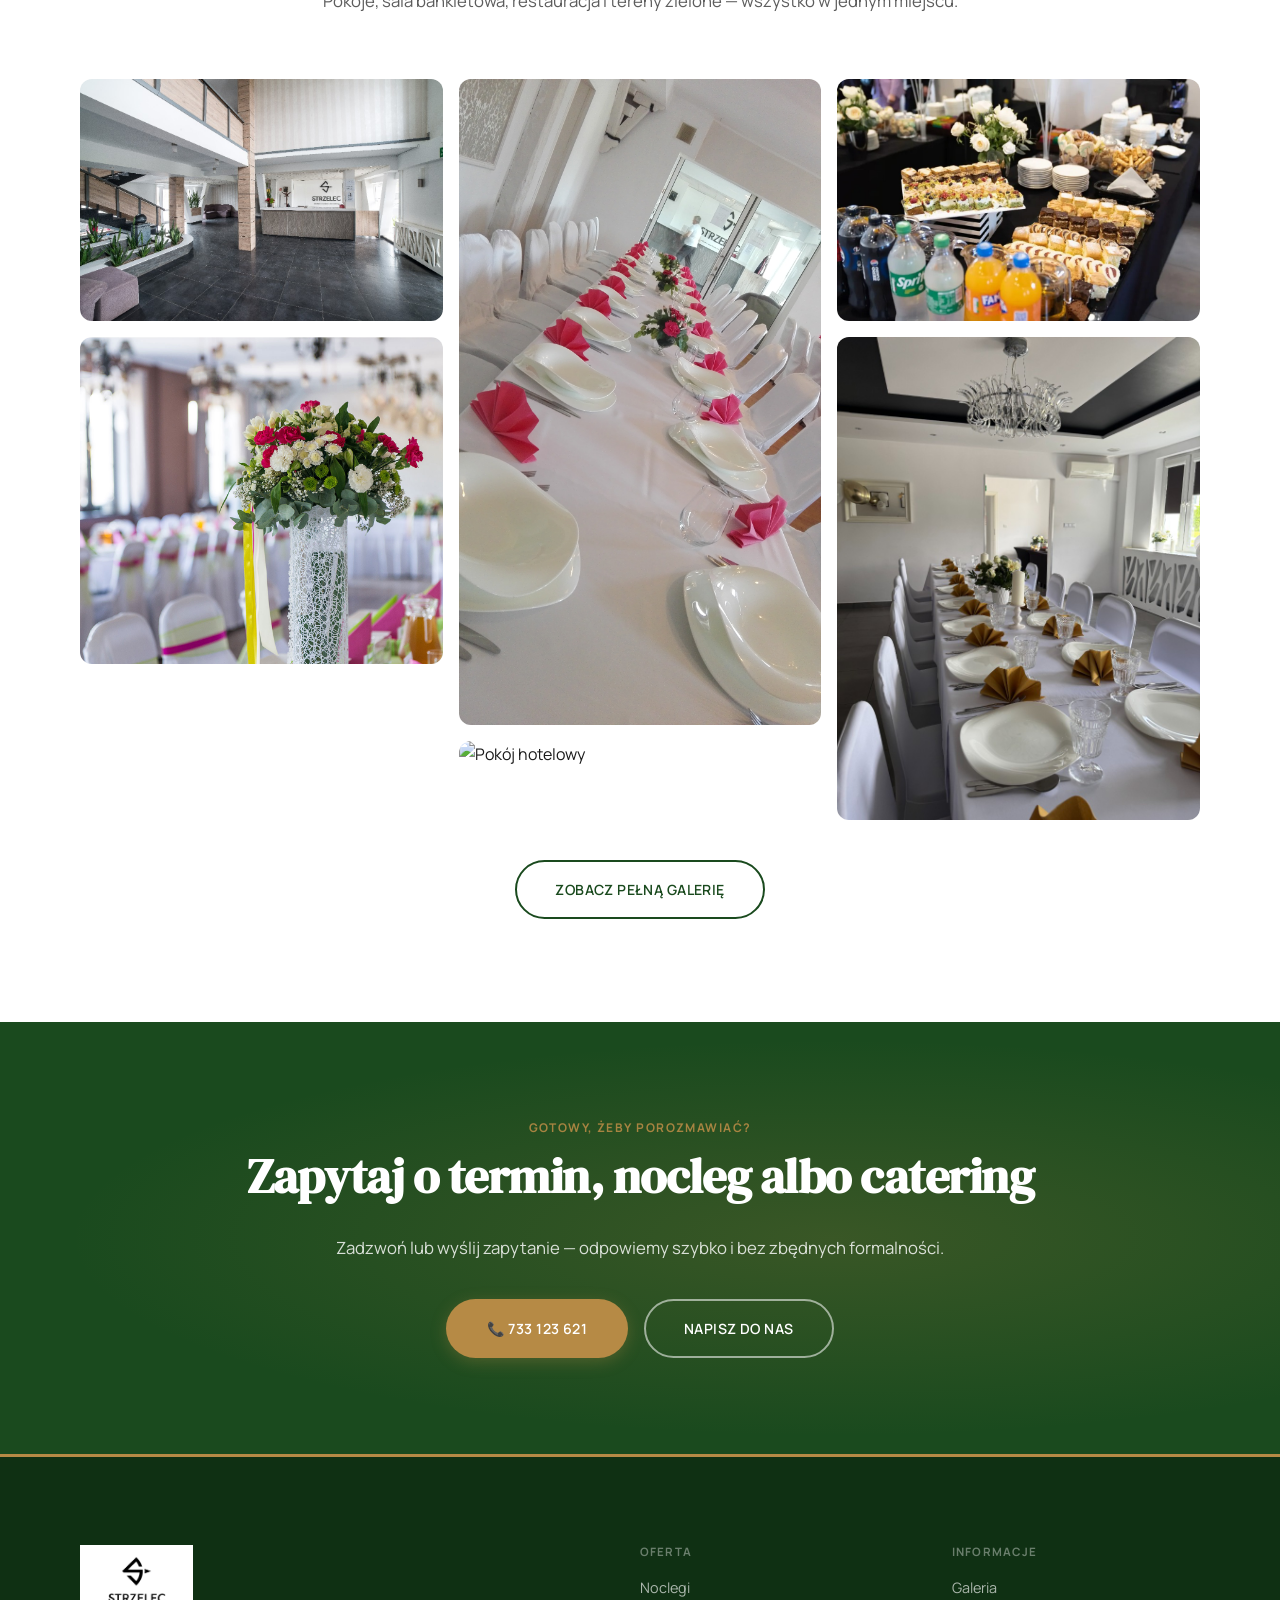
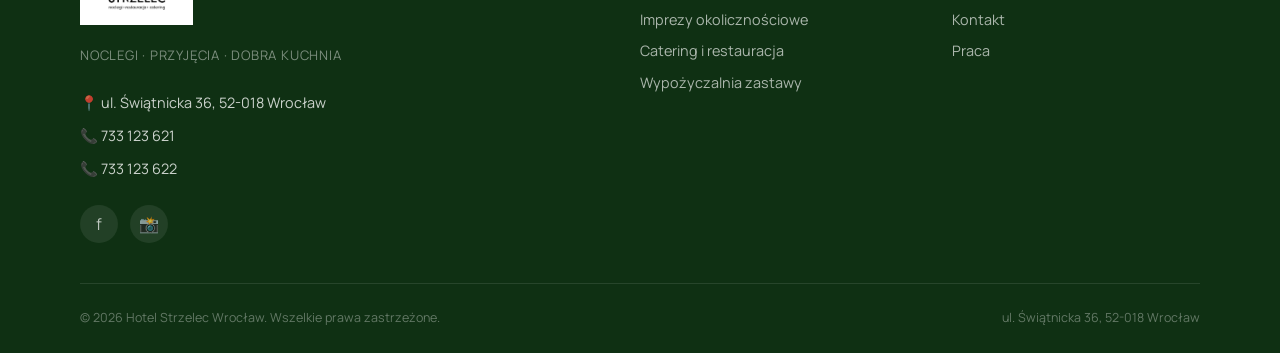
==== commit 9d303181: "Stopka: logo z białym tłem i czarnym napisem Co-authored-by: Cursor <cursoragent@cursor.com>" ====
--- a/index.html
+++ b/index.html
@@ -264,7 +264,7 @@
     <div class="container">
       <div class="footer-grid">
         <div class="footer-brand">
-          <img src="assets/img/logo-green.png" alt="Logo Hotel Strzelec" class="footer-logo">
+          <img src="assets/img/logo-black.png" alt="Logo Hotel Strzelec" class="footer-logo">
           <div class="footer-tagline">noclegi · przyjęcia · dobra kuchnia</div>
           <div class="footer-contact">
             <a href="https://www.google.com/maps/dir/?api=1&destination=ul.+%C5%9Awi%C4%85tnicka+36+Wroc%C5%82aw" target="_blank" rel="noopener">📍 ul. Świątnicka 36, 52-018 Wrocław</a>
